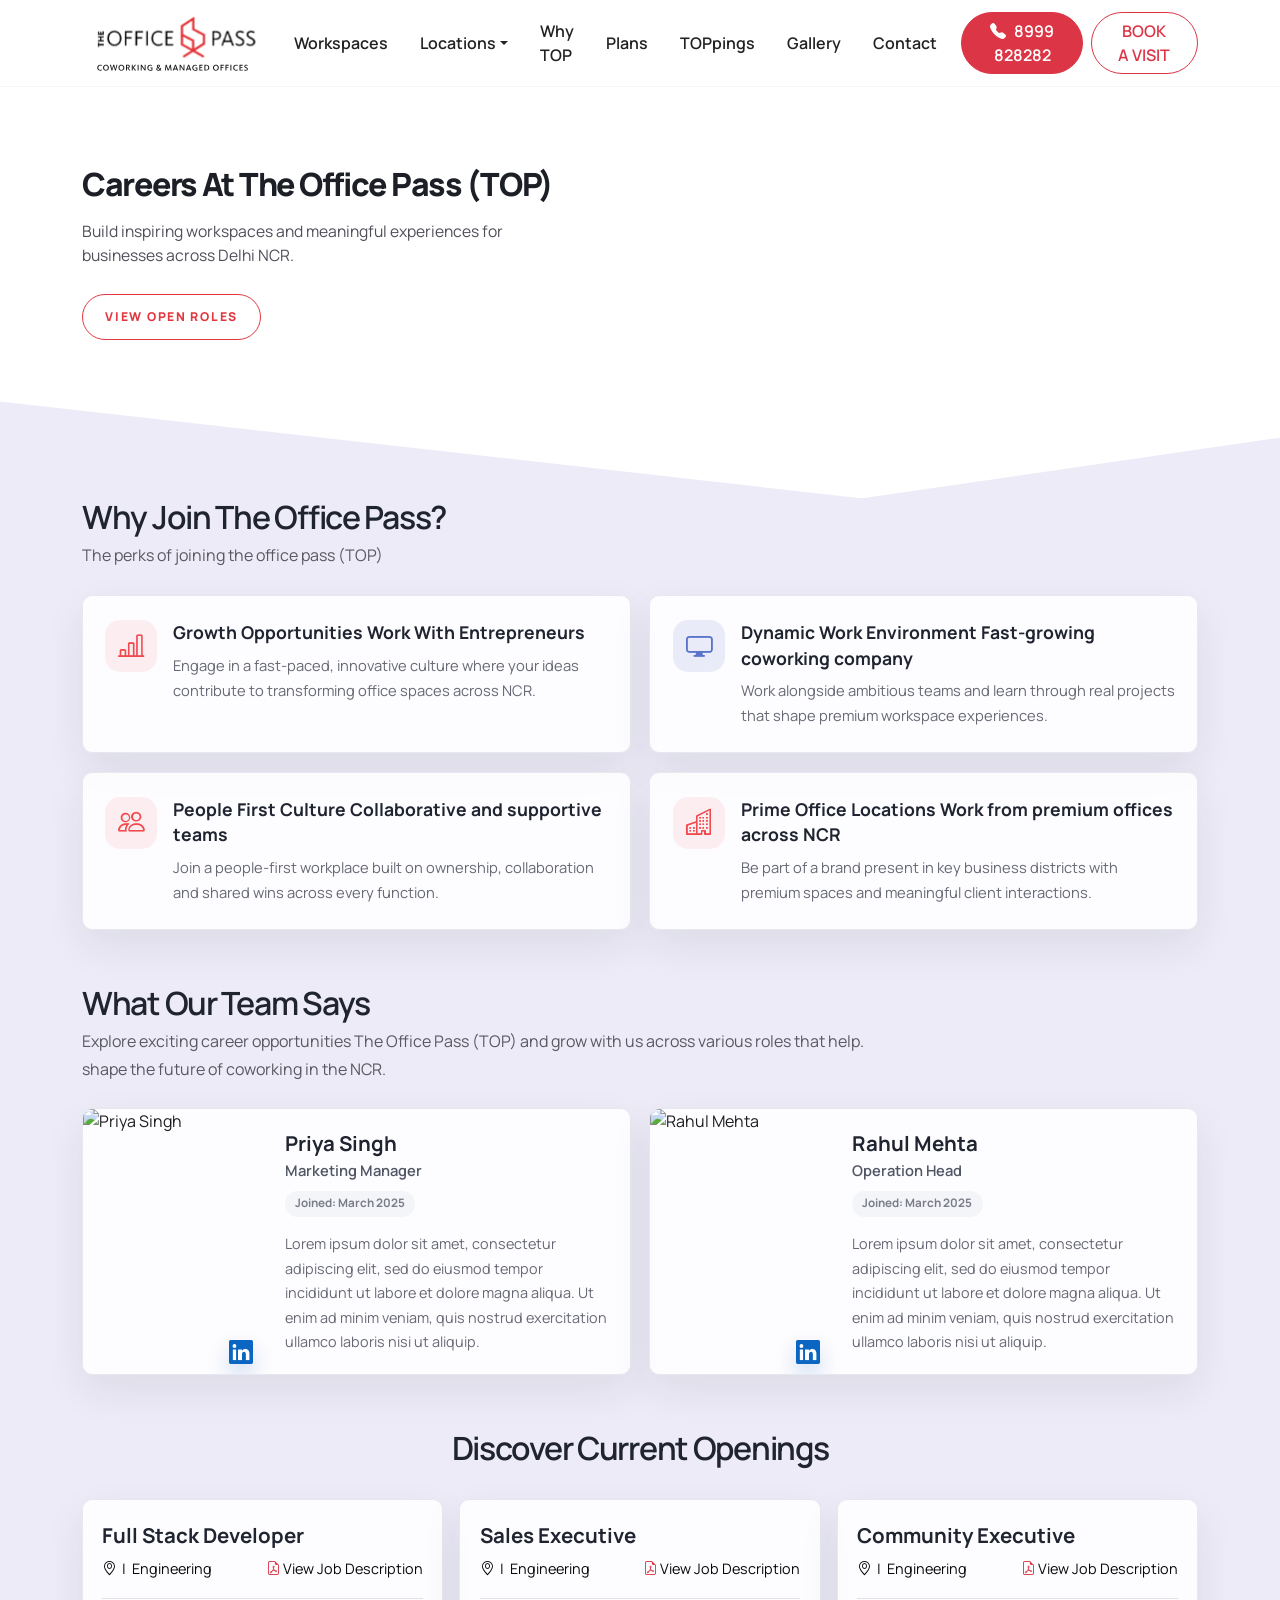
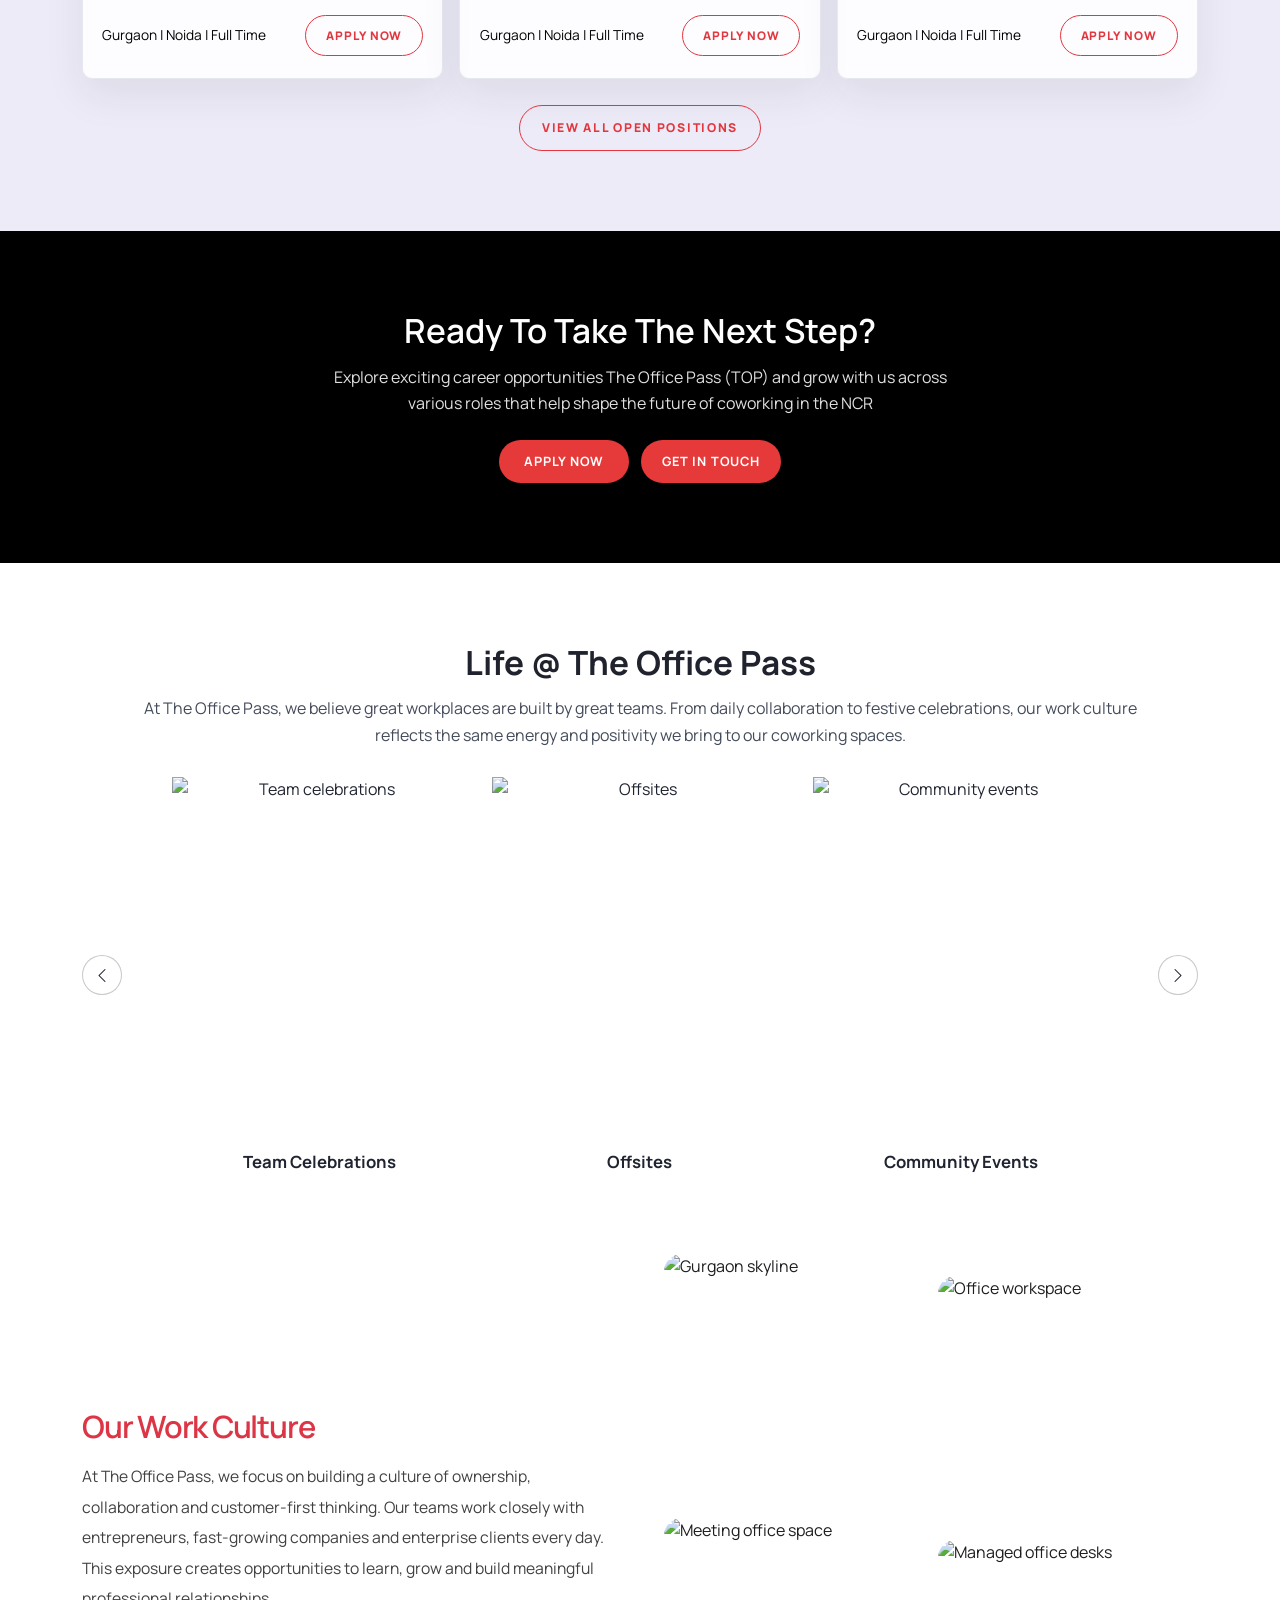
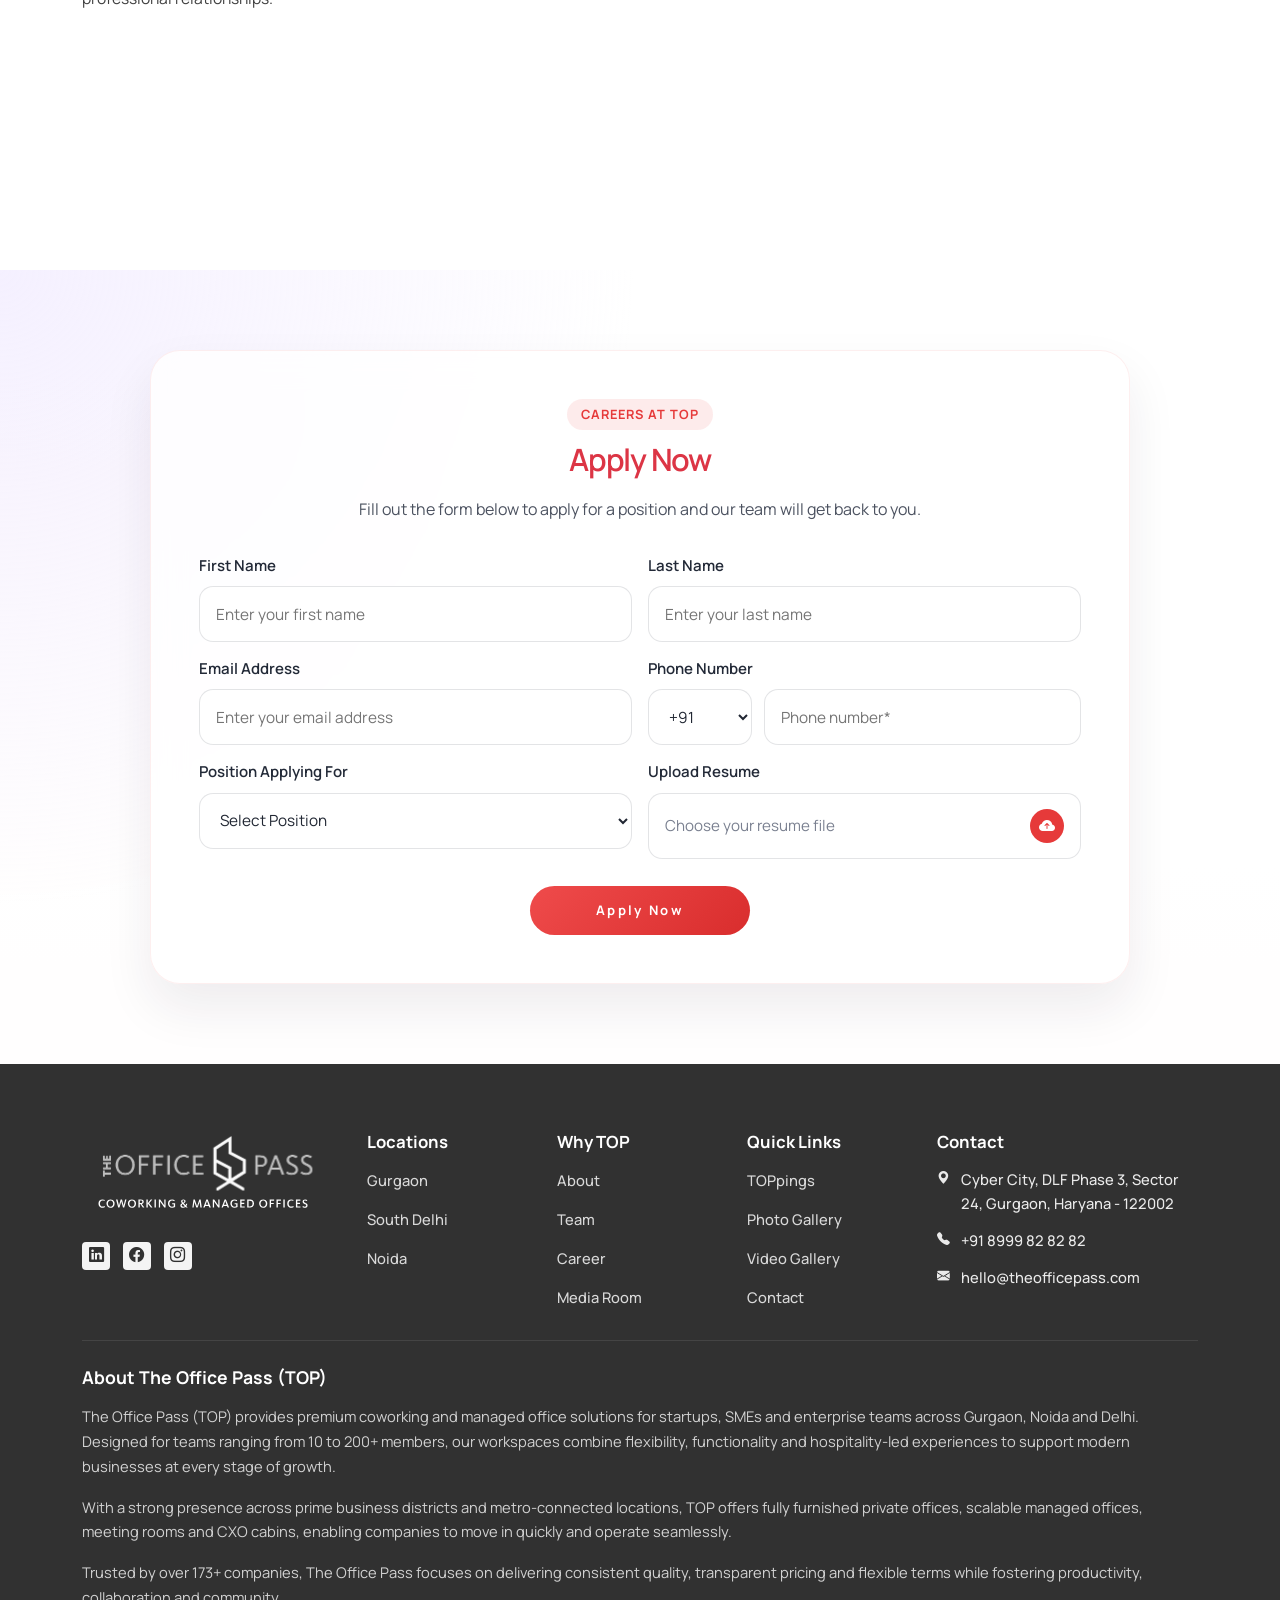
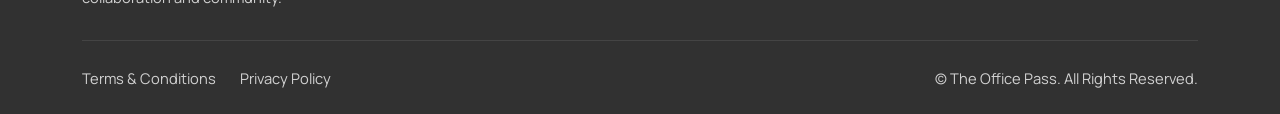
==== career.html @ ba920c14 ""update major changes" Co-authored-by: Copilot <copilot@github.com>" ====
<!doctype html>
<html lang="en">
  <head>
    <meta charset="UTF-8" />
    <meta name="viewport" content="width=device-width, initial-scale=1" />
    <title>The Office Pass - Career Page</title>
    <link
      href="https://cdn.jsdelivr.net/npm/bootstrap@5.3.3/dist/css/bootstrap.min.css"
      rel="stylesheet"
    />
    <link
      rel="stylesheet"
      href="https://cdn.jsdelivr.net/npm/bootstrap-icons@1.11.3/font/bootstrap-icons.min.css"
    />
    <link rel="preconnect" href="https://fonts.googleapis.com" />
    <link rel="preconnect" href="https://fonts.gstatic.com" crossorigin />
    <link
      href="https://fonts.googleapis.com/css2?family=Manrope:wght@400;500;600;700;800&display=swap"
      rel="stylesheet"
    />
    <link rel="stylesheet" href="./styles.css" />
    <link rel="stylesheet" href="./team.css" />
    <link rel="stylesheet" href="./career.css" />
  </head>
  <body>
    <div class="d-block d-md-none pb-1">
      <a class="d-flex justify-content-center" href="#">
        <img src="assets/logo.svg" alt="The Office Pass logo">
      </a>
    </div>
    <div class="mobile-menu-overlay" id="mobileMenu" aria-hidden="true">
      <div class="mobile-menu-shell">
        <a class="mobile-menu-brand" href="index.html">
          <img src="assets/logo.svg" alt="The Office Pass logo">
        </a>
        <nav class="mobile-menu-links" aria-label="Mobile menu">
          <a href="#workspaces" class="mobile-menu-card"><span>Workspaces</span><i class="bi bi-box-arrow-up-right"></i></a>
          <a href="#why-top" class="mobile-menu-card"><span>Why TOP</span><i class="bi bi-box-arrow-up-right"></i></a>
          <a href="#plans" class="mobile-menu-card"><span>Plans</span><i class="bi bi-box-arrow-up-right"></i></a>
          <a href="#toppings" class="mobile-menu-card"><span>TOPpings</span><i class="bi bi-box-arrow-up-right"></i></a>
          <a href="#gallery" class="mobile-menu-card"><span>Gallery</span><i class="bi bi-box-arrow-up-right"></i></a>
          <a href="#contact" class="mobile-menu-card"><span>Contact</span><i class="bi bi-box-arrow-up-right"></i></a>
        </nav>
        <div class="mobile-menu-cta">
          <a href="tel:8999828282" class="mobile-menu-phone"><i class="bi bi-telephone"></i><span>8999 828282</span></a>
          <a href="#contact" class="mobile-menu-visit">BOOK A VISIT</a>
        </div>
      </div>
    </div>

    <div class="mobile-menu-overlay mobile-location-overlay" id="mobileLocationMenu" aria-hidden="true">
      <div class="mobile-menu-shell">
        <a class="mobile-menu-brand" href="#">
          <img src="assets/logo.svg" alt="The Office Pass logo">
        </a>
        <div class="mobile-location-links" aria-label="Mobile locations menu">
          <section class="mobile-location-group">
            <div class="mobile-location-city">Gurgaon</div>
            <div class="mobile-location-items">
              <a href="#" class="mobile-location-item">Cyber City, DLF 3</a>
              <a href="#" class="mobile-location-item">Golf Course Road, Paras Downtown Center</a>
              <a href="#" class="mobile-location-item">Udyog Vihar, Sector 20</a>
            </div>
          </section>
          <section class="mobile-location-group">
            <div class="mobile-location-city">Delhi</div>
            <div class="mobile-location-items">
              <a href="#" class="mobile-location-item">Mathura Road, Mohan Cooperative</a>
            </div>
          </section>
          <section class="mobile-location-group">
            <div class="mobile-location-city">Noida</div>
            <div class="mobile-location-items">
              <a href="#" class="mobile-location-item">Sector 3, Near 16 Metro Station</a>
            </div>
          </section>
        </div>
        <div class="mobile-menu-cta">
          <a href="tel:8999828282" class="mobile-menu-phone">
            <i class="bi bi-telephone"></i>
            <span>8999 828282</span>
          </a>
          <a href="#contact" class="mobile-menu-visit">BOOK A VISIT</a>
        </div>
      </div>
    </div>

    <div class="mobile-menu-overlay mobile-booking-overlay" id="mobileBookingMenu" aria-hidden="true">
      <div class="mobile-menu-shell">
        <a class="mobile-menu-brand" href="#">
          <img src="assets/logo.svg" alt="The Office Pass logo">
        </a>
        <div class="mobile-booking-shell">
          <div class="mobile-booking-head">
            <h2>Book a Visit</h2>
            <p>Share your details and we will help you schedule a walkthrough.</p>
          </div>
          <form class="mobile-booking-form">
            <div class="mobile-booking-field">
              <label for="mobileVisitName">Full Name</label>
              <input id="mobileVisitName" type="text" placeholder="Enter your full name">
            </div>
            <div class="mobile-booking-field">
              <label for="mobileVisitEmail">Email ID</label>
              <input id="mobileVisitEmail" type="email" placeholder="Enter your email id">
            </div>
            <div class="mobile-booking-field">
              <label for="mobileVisitPhone">Mobile Number</label>
              <input id="mobileVisitPhone" type="tel" placeholder="Enter your mobile number">
            </div>
            <button type="submit" class="mobile-booking-submit">SUBMIT</button>
          </form>
        </div>
      </div>
    </div>

    <nav class="navbar navbar-expand-xl navbar-light top-navbar sticky-top bg-white">
      <div class="container">
        <a class="navbar-brand brand-mark" href="index.html">
          <img src="assets/logo.svg" alt="">
        </a>
        <button
          class="navbar-toggler border-0 shadow-none"
          type="button"
          data-bs-toggle="collapse"
          data-bs-target="#mainNav"
          aria-controls="mainNav"
          aria-expanded="false"
          aria-label="Toggle navigation"
        >
          <span class="navbar-toggler-icon"></span>
        </button>
        <div class="collapse navbar-collapse" id="mainNav">
          <ul class="navbar-nav mx-auto align-items-xl-center gap-xl-3">
            <li class="nav-item"><a class="nav-link" href="#workspaces">Workspaces</a></li>
            <li class="nav-item dropdown">
              <a class="nav-link dropdown-toggle" href="#city-locations" role="button" data-bs-toggle="dropdown" aria-expanded="false">Locations</a>
              <div class="dropdown-menu location-dropdown border-0 shadow-lg p-0 py-3 overflow-hidden">
                <div class="row g-0">
                  <div class="col-lg-3 location-city">Gurgaon</div>
                  <div class="col-lg-9">
                    <a class="dropdown-item active" href="#city-locations">Cyber City, DLF 3</a>
                    <a class="dropdown-item" href="#city-locations">Golf Course Road, Paras Downtown Center</a>
                    <a class="dropdown-item" href="#city-locations">Udyog Vihar, Sector 20</a>
                  </div>
                </div>
                <div class="row g-0">
                  <div class="col-lg-3 location-city">Delhi</div>
                  <div class="col-lg-9 border-top d-flex align-items-center"><a class="dropdown-item" href="index.html#locations">Mathura Road, Mohan Cooperative</a></div>
                </div>
                <div class="row g-0">
                  <div class="col-lg-3 location-city">Noida</div>
                  <div class="col-lg-9 border-top d-flex align-items-center"><a class="dropdown-item" href="index.html#locations">Sector 3, Near 16 Metro Station</a></div>
                </div>
              </div>
            </li>
            <li class="nav-item"><a class="nav-link" href="#why-top">Why TOP</a></li>
            <li class="nav-item"><a class="nav-link" href="#plans">Plans</a></li>
            <li class="nav-item"><a class="nav-link" href="#toppings">TOPpings</a></li>
            <li class="nav-item"><a class="nav-link" href="#gallery">Gallery</a></li>
            <li class="nav-item"><a class="nav-link" href="#contact">Contact</a></li>
          </ul>
          <div class="d-flex flex-column flex-xl-row gap-2 ms-xl-3 pt-3 pt-xl-0">
            <a href="tel:8999828282" class="btn btn-danger rounded-pill px-4 fw-semibold">
              <i class="bi bi-telephone-fill me-2"></i>8999 828282
            </a>
            <a href="#contact" class="btn btn-outline-danger rounded-pill px-4 fw-semibold">BOOK A VISIT</a>
          </div>
        </div>
      </div>
    </nav>

    <header class="career-hero">
      <div class="container">
        <div class="career-hero-shell">
          <div class="career-hero-copy">
            <h1>Careers At The Office Pass (TOP)</h1>
            <p>Build inspiring workspaces and meaningful experiences for businesses across Delhi NCR.</p>
            <a href="#contact" class="career-hero-cta">VIEW OPEN ROLES</a>
          </div>
        </div>
      </div>
    </header>

    <section class="career-highlights section-space pt-md-0">
      <div class="container">
        <div class="career-highlights-block">
          <div class="career-section-head">
            <h2>Why Join The Office Pass?</h2>
            <p>The perks of joining the office pass (TOP)</p>
          </div>
          <div class="career-benefits-grid">
            <article class="career-benefit-card">
              <div class="career-benefit-icon career-benefit-icon-red">
                <i class="bi bi-bar-chart-line"></i>
              </div>
              <div class="career-benefit-copy">
                <h3>Growth Opportunities Work With Entrepreneurs</h3>
                <p>Engage in a fast-paced, innovative culture where your ideas contribute to transforming office spaces across NCR.</p>
              </div>
            </article>
            <article class="career-benefit-card">
              <div class="career-benefit-icon career-benefit-icon-blue">
                <i class="bi bi-display"></i>
              </div>
              <div class="career-benefit-copy">
                <h3>Dynamic Work Environment Fast-growing coworking company</h3>
                <p>Work alongside ambitious teams and learn through real projects that shape premium workspace experiences.</p>
              </div>
            </article>
            <article class="career-benefit-card">
              <div class="career-benefit-icon career-benefit-icon-red">
                <i class="bi bi-people"></i>
              </div>
              <div class="career-benefit-copy">
                <h3>People First Culture Collaborative and supportive teams</h3>
                <p>Join a people-first workplace built on ownership, collaboration and shared wins across every function.</p>
              </div>
            </article>
            <article class="career-benefit-card">
              <div class="career-benefit-icon career-benefit-icon-red">
                <i class="bi bi-buildings"></i>
              </div>
              <div class="career-benefit-copy">
                <h3>Prime Office Locations Work from premium offices across NCR</h3>
                <p>Be part of a brand present in key business districts with premium spaces and meaningful client interactions.</p>
              </div>
            </article>
          </div>
        </div>

        <div class="career-highlights-block">
          <div class="career-section-head">
            <h2>What Our Team Says</h2>
            <p>Explore exciting career opportunities The Office Pass (TOP) and grow with us across various roles that help.<br> shape the future of coworking in the NCR.</p>
          </div>
          <div class="career-testimonials-grid">
            <article class="career-testimonial-card">
              <div class="career-testimonial-media">
                <img src="https://images.unsplash.com/photo-1494790108377-be9c29b29330?auto=format&fit=crop&w=900&q=80" alt="Priya Singh" />
                <a href="#" class="career-linkedin-badge" aria-label="Priya Singh LinkedIn"><i class="bi bi-linkedin"></i></a>
              </div>
              <div class="career-testimonial-copy">
                <h3>Priya Singh</h3>
                <span>Marketing Manager</span>
                <small>Joined: March 2025</small>
                <p>Lorem ipsum dolor sit amet, consectetur adipiscing elit, sed do eiusmod tempor incididunt ut labore et dolore magna aliqua. Ut enim ad minim veniam, quis nostrud exercitation ullamco laboris nisi ut aliquip.</p>
              </div>
            </article>
            <article class="career-testimonial-card">
              <div class="career-testimonial-media">
                <img src="https://images.unsplash.com/photo-1500648767791-00dcc994a43e?auto=format&fit=crop&w=900&q=80" alt="Rahul Mehta" />
                <a href="#" class="career-linkedin-badge" aria-label="Rahul Mehta LinkedIn"><i class="bi bi-linkedin"></i></a>
              </div>
              <div class="career-testimonial-copy">
                <h3>Rahul Mehta</h3>
                <span>Operation Head</span>
                <small>Joined: March 2025</small>
                <p>Lorem ipsum dolor sit amet, consectetur adipiscing elit, sed do eiusmod tempor incididunt ut labore et dolore magna aliqua. Ut enim ad minim veniam, quis nostrud exercitation ullamco laboris nisi ut aliquip.</p>
              </div>
            </article>
          </div>
        </div>

        <div class="career-highlights-block">
          <div class="career-section-head career-section-head-center">
            <h2>Discover Current Openings</h2>
          </div>
          <div class="career-openings-grid">
            <article class="career-opening-card">
              <h3>Full Stack Developer</h3>
              <div class="d-flex justify-content-between">
                <div class="career-opening-meta"><i class="bi bi-geo-alt"></i>|<span>Engineering</span></div>
                <div class="career-opening-meta"><a href="#"><i class="bi bi-file-earmark-pdf text-danger"></i><span> View Job Description</span></a></div>
              </div>
              <div class="career-opening-footer">
                <p>Gurgaon | Noida | Full Time</p>
                <a href="#contact" class="career-opening-btn">APPLY NOW</a>
              </div>
            </article>
            <article class="career-opening-card">
              <h3>Sales Executive</h3>
              <div class="d-flex justify-content-between">
                <div class="career-opening-meta"><i class="bi bi-geo-alt"></i>|<span>Engineering</span></div>
                <div class="career-opening-meta"><a href="#"><i class="bi bi-file-earmark-pdf text-danger"></i><span> View Job Description</span></a></div>
              </div>
              <div class="career-opening-footer">
                <p>Gurgaon | Noida | Full Time</p>
                <a href="#contact" class="career-opening-btn">APPLY NOW</a>
              </div>
            </article>
            <article class="career-opening-card">
              <h3>Community Executive</h3>
              <div class="d-flex justify-content-between">
                <div class="career-opening-meta"><i class="bi bi-geo-alt"></i>|<span>Engineering</span></div>
                <div class="career-opening-meta"><a href="#"><i class="bi bi-file-earmark-pdf text-danger"></i><span> View Job Description</span></a></div>
              </div>
              <div class="career-opening-footer">
                <p>Gurgaon | Noida | Full Time</p>
                <a href="#contact" class="career-opening-btn">APPLY NOW</a>
              </div>
            </article>
          </div>
          <div class="career-openings-action">
            <a href="#contact" class="career-hero-cta">VIEW ALL OPEN POSITIONS</a>
          </div>
        </div>
      </div>
    </section>

      
  
  
    <section class="team-cta-section section-space">
        <div class="team-cta-box">
          <h2>Ready To Take The Next Step?</h2>
          <p>Explore exciting career opportunities The Office Pass (TOP) and grow with us across various roles that help shape the future of coworking in the NCR</p>
          <div class="team-cta-actions">
            <a href="#contact" class="team-cta-btn team-cta-btn-primary">APPLY NOW</a>
            <a href="#contact" class="team-cta-btn team-cta-btn-primary">GET IN TOUCH</a>
          </div>
        </div>
    </section>

    <section class="team-life-section section-space">
      <div class="container">
        <div class="text-center team-life-head">
          <h2>Life @ The Office Pass</h2>
          <p>At The Office Pass, we believe great workplaces are built by great teams. From daily collaboration to festive celebrations, our work culture reflects the same energy and positivity we bring to our coworking spaces.</p>
        </div>
        <div class="life-carousel-wrap" data-life-carousel>
          <button class="life-arrow life-arrow-prev" type="button" aria-label="Previous slide">
            <i class="bi bi-chevron-left"></i>
          </button>
          <div class="life-carousel-viewport">
            <div class="life-carousel-track">
              <div class="life-slide life-slide-side">
                <div class="life-card life-card-side">
                  <img src="https://images.unsplash.com/photo-1517457373958-b7bdd4587205?auto=format&fit=crop&w=1200&q=80" alt="Team celebrations" />
                  <h3>Team Celebrations</h3>
                  <p>Celebrating milestones, wins and shared moments that keep the team spirit alive.</p>
                </div>
              </div>
              <div class="life-slide life-slide-center">
                <div class="life-card life-card-main">
                  <img src="https://images.unsplash.com/photo-1552664730-d307ca884978?auto=format&fit=crop&w=1200&q=80" alt="Offsites" />
                  <h3>Offsites</h3>
                  <p>Creating space to connect, reflect and collaborate beyond the everyday work routine.</p>
                </div>
              </div>
              <div class="life-slide life-slide-side">
                <div class="life-card life-card-side">
                  <img src="https://images.unsplash.com/photo-1511578314322-379afb476865?auto=format&fit=crop&w=1200&q=80" alt="Community events" />
                  <h3>Community Events</h3>
                  <p>Bringing people together through events that strengthen our culture and community.</p>
                </div>
              </div>
            </div>
          </div>
          <button class="life-arrow life-arrow-next" type="button" aria-label="Next slide">
            <i class="bi bi-chevron-right"></i>
          </button>
        </div>
      </div>
    </section>

    <section class="section-space pt-0 city-why-section">
      <div class="container">
        <div class="row align-items-center g-4 g-xl-5">
          <div class="col-lg-6">
            <div class="city-why-copy">
              <h2 class="section-title text-danger">Our Work Culture</h2>
              <p>At The Office Pass, we focus on building a culture of ownership, collaboration and customer-first thinking. Our teams work closely with entrepreneurs, fast-growing companies and enterprise clients every day. This exposure creates opportunities to learn, grow and build meaningful professional relationships.</p>
            </div>
          </div>
          <div class="col-lg-6">
            <div class="city-why-gallery">
              <div class="city-why-image city-why-image-wide">
                <img src="https://images.unsplash.com/photo-1519501025264-65ba15a82390?auto=format&fit=crop&w=900&q=80" alt="Gurgaon skyline" />
              </div>
              <div class="city-why-image">
                <img src="https://images.unsplash.com/photo-1497366216548-37526070297c?auto=format&fit=crop&w=900&q=80" alt="Office workspace" />
              </div>
              <div class="city-why-image">
                <img src="https://images.unsplash.com/photo-1497366754035-f200968a6e72?auto=format&fit=crop&w=900&q=80" alt="Meeting office space" />
              </div>
              <div class="city-why-image">
                <img src="https://images.unsplash.com/photo-1497215842964-222b430dc094?auto=format&fit=crop&w=900&q=80" alt="Managed office desks" />
              </div>
            </div>
          </div>
        </div>
      </div>
    </section>

    <section class="section-space team-apply-section">
      <div class="container">
        <div class="team-apply-shell">
          <div class="team-apply-head text-center">
            <span class="team-apply-kicker">Careers At TOP</span>
            <h2 class="section-title text-danger">Apply Now</h2>
            <p>Fill out the form below to apply for a position and our team will get back to you.</p>
          </div>

          <form class="team-apply-form">
            <div class="row g-3">
              <div class="col-md-6">
                <label class="team-apply-label" for="firstName">First Name</label>
                <input class="team-apply-control" id="firstName" type="text" placeholder="Enter your first name" />
              </div>
              <div class="col-md-6">
                <label class="team-apply-label" for="lastName">Last Name</label>
                <input class="team-apply-control" id="lastName" type="text" placeholder="Enter your last name" />
              </div>
              <div class="col-md-6">
                <label class="team-apply-label" for="emailAddress">Email Address</label>
                <input class="team-apply-control" id="emailAddress" type="email" placeholder="Enter your email address" />
              </div>
              <div class="col-md-6">
                <label class="team-apply-label" for="phoneNumber">Phone Number</label>
                <div class="team-apply-phone">
                  <select class="team-apply-code" aria-label="Country code">
                    <option selected>+91</option>
                    <option>+1</option>
                    <option>+44</option>
                  </select>
                  <input class="team-apply-control" id="phoneNumber" type="tel" placeholder="Phone number*" />
                </div>
              </div>
              <div class="col-md-6">
                <label class="team-apply-label" for="positionApplying">Position Applying For</label>
                <select class="team-apply-control" id="positionApplying">
                  <option selected>Select Position</option>
                  <option>Sales Manager</option>
                  <option>Marketing Manager</option>
                  <option>Operations Executive</option>
                  <option>Community Manager</option>
                </select>
              </div>
              <div class="col-md-6">
                <label class="team-apply-label" for="resumeUpload">Upload Resume</label>
                <label class="team-upload-card" for="resumeUpload">
                  <span class="team-upload-text">Choose your resume file</span>
                  <span class="team-upload-icon"><i class="bi bi-cloud-arrow-up-fill"></i></span>
                </label>
                <input id="resumeUpload" class="team-upload-input" type="file" />
              </div>
            </div>

            <div class="team-apply-actions text-center">
              <button class="team-apply-submit" type="submit">Apply Now</button>
            </div>
          </form>
        </div>
      </div>
    </section>


    <footer class="site-footer" id="contact">
      <div class="container">
        <div class="row footer-top">
          <div class="col-lg-3 mb-5 mb-md-0">
            <a class="footer-brand text-decoration-none" href="index.html"><img src="assets/white-logo.svg" alt=""></a>
            <div class="social-links mt-4"><a href="#"><i class="bi bi-linkedin"></i></a><a href="#"><i class="bi bi-facebook"></i></a><a href="#"><i class="bi bi-instagram"></i></a></div>
          </div>
          <div class="col-12 col-md-6 col-lg-2 mb-5 mb-md-0"><h3>Locations</h3><ul class="list-unstyled"><li><a href="#">Gurgaon</a></li><li><a href="#">South Delhi</a></li><li><a href="#">Noida</a></li></ul></div>
          <div class="col-12 col-md-6 col-lg-2 mb-5 mb-md-0"><h3>Why TOP</h3><ul class="list-unstyled"><li><a href="#">About</a></li><li><a href="#">Team</a></li><li><a href="#">Career</a></li><li><a href="#">Media Room</a></li></ul></div>
          <div class="col-12 col-md-6 col-lg-2 mb-5 mb-md-0"><h3>Quick Links</h3><ul class="list-unstyled"><li><a href="#">TOPpings</a></li><li><a href="#">Photo Gallery</a></li><li><a href="#">Video Gallery</a></li><li><a href="#">Contact</a></li></ul></div>
          <div class="col-12 col-md-6 col-lg-3"><h3>Contact</h3><ul class="list-unstyled contact-list"><li><i class="bi bi-geo-alt-fill"></i><span>Cyber City, DLF Phase 3, Sector 24, Gurgaon, Haryana - 122002</span></li><li><i class="bi bi-telephone-fill"></i><span>+91 8999 82 82 82</span></li><li><i class="bi bi-envelope-fill"></i><span>hello@theofficepass.com</span></li></ul></div>
        </div>
        <div class="footer-about">
          <h3>About The Office Pass (TOP)</h3>
          <p>The Office Pass (TOP) provides premium coworking and managed office solutions for startups, SMEs and enterprise teams across Gurgaon, Noida and Delhi. Designed for teams ranging from 10 to 200+ members, our workspaces combine flexibility, functionality and hospitality-led experiences to support modern businesses at every stage of growth.</p>
          <p>With a strong presence across prime business districts and metro-connected locations, TOP offers fully furnished private offices, scalable managed offices, meeting rooms and CXO cabins, enabling companies to move in quickly and operate seamlessly.</p>
          <p class="mb-0">Trusted by over 173+ companies, The Office Pass focuses on delivering consistent quality, transparent pricing and flexible terms while fostering productivity, collaboration and community.</p>
        </div>
        <div class="footer-bottom">
          <div class="d-flex flex-column flex-md-row justify-content-between gap-3">
            <div class="d-flex gap-4"><a href="#">Terms &amp; Conditions</a><a href="#">Privacy Policy</a></div>
            <span>&copy; The Office Pass. All Rights Reserved.</span>
          </div>
        </div>
      </div>
    </footer>

    <nav class="mobile-bottom-nav" aria-label="Bottom navigation">
      <a href="#" class="mobile-bottom-item is-active">
        <i class="bi bi-house-fill"></i>
        <span>Home</span>
      </a>
      <button type="button" class="mobile-bottom-item mobile-location-toggle" aria-controls="mobileLocationMenu" aria-expanded="false">
        <i class="bi bi-geo-alt-fill"></i>
        <span>Location</span>
      </button>
      <button type="button" class="mobile-bottom-item mobile-booking-toggle" aria-controls="mobileBookingMenu" aria-expanded="false">
        <i class="bi bi-calendar2-check-fill"></i>
        <span>Book a Visit</span>
      </button>
      <a href="https://wa.me/918999828282" class="mobile-bottom-item">
        <i class="bi bi-whatsapp"></i>
        <span>WhatsApp</span>
      </a>
      <button type="button" class="mobile-bottom-item mobile-menu-toggle" aria-controls="mobileMenu" aria-expanded="false">
        <i class="bi bi-list"></i>
        <span>Menu</span>
      </button>
    </nav>

    <script src="script.js"></script>
    <!-- Bootstrap JS: handles accordion, dropdown, collapse navbar, and other Bootstrap interactive components. -->
    <script src="https://cdn.jsdelivr.net/npm/bootstrap@5.3.3/dist/js/bootstrap.bundle.min.js"></script>
  </body>
</html>
---- styles.css ----
:root {
  --top-red: #e63a3a;
  --top-dark: #2f2f31;
  --top-text: #1d1d1f;
  --top-muted: #666;
  --top-black: #000;
  --top-border: rgba(0, 0, 0, 0.08);
  --top-shadow: 0 12px 34px rgba(16, 24, 40, 0.12);
  --bs-btn-hover-color: #fff;
  --bs-btn-hover-bg: #cf2f2f;
  --fs-display: clamp(2.7rem, 2vw, 2.2rem);
  --fs-h1: clamp(2.2rem, 3vw, 3.1rem);
  --fs-h2: clamp(1.9rem, 2.4vw, 2.5rem);
  --fs-h3: clamp(1.2rem, 1.8vw, 1.55rem);
  --fs-body-lg: 1.06rem;
  --fs-body: 1rem;
  --fs-body-sm: 0.92rem;
  --fs-caption: 0.8rem;
}

* { box-sizing: border-box; }
html { scroll-behavior: smooth; }
body { margin: 0; font-family: "Manrope", sans-serif; color: var(--top-text); background: #fff; }
img { max-width: 100%; display: block; }
body.menu-open { overflow: hidden; }
body.lightbox-open { overflow: hidden; }

.mobile-menu-overlay,
.mobile-bottom-nav {
  display: none;
}

.top-navbar { border-bottom: 1px solid rgba(0, 0, 0, 0.04); }
.brand-mark, .footer-brand { display: inline-flex; flex-direction: column; line-height: 1; }
.brand-word { font-size: 0.65rem; letter-spacing: 0.18em; color: #111; }
.brand-main, .brand-accent { font-size: 1.7rem; font-weight: 600; letter-spacing: -0.04em; color: #111; }
.brand-accent { color: var(--top-red); }
.brand-tag { margin-top: 0.3rem; font-size: 0.58rem; letter-spacing: 0.12em; color: #666; }
.navbar .nav-link { font-size: 1rem; font-weight: 600; color: #222; }
.navbar .nav-link:hover, .navbar .nav-link:focus { color: var(--top-red); }

.location-dropdown { min-width: 720px; border-radius: 12px; }
.location-city { padding: 1.25rem 1.5rem; font-weight: 700; color: #222; }
.location-dropdown .dropdown-item { padding: 0.5rem 1.5rem 0.5rem 0; white-space: normal; }
.location-dropdown .dropdown-item.active { background: transparent; color: var(--top-red); text-decoration: underline; }
.location-dropdown .dropdown-item:hover,
.location-dropdown .dropdown-item:focus {
  color: var(--top-red);
  background-color: transparent;
}

.location-dropdown .dropdown-item.active,
.location-dropdown .dropdown-item:active {
  color: var(--top-red);
  background-color: transparent;
}

@media (min-width: 1200px) {
  .navbar .dropdown:hover .dropdown-menu,
  .navbar .dropdown:focus-within .dropdown-menu {
    display: block;
    margin-top: 0;
  }
}

.hero-section {
  position: relative;
  min-height: 78vh;
  display: flex;
  align-items: center;
  overflow: hidden;
  background: #111;
}

.hero-backdrop,
.hero-overlay {
  position: absolute;
  inset: 0;
}

.hero-backdrop {
  background:
    linear-gradient(90deg, rgba(0, 0, 0, 0.18), rgba(0, 0, 0, 0.08)),
    url("https://images.unsplash.com/photo-1497366754035-f200968a6e72?auto=format&fit=crop&w=1600&q=80") center/cover no-repeat;
  transform: scale(1.03);
}

.hero-overlay {
  background: linear-gradient(180deg, rgba(0, 0, 0, 0.02) 0%, rgba(0, 0, 0, 0.6) 100%);
}

.hero-copy { position: relative; z-index: 2; padding-top: 15rem; }
.hero-copy h1 {
  margin-bottom: 1rem;
  color: #fff;
  font-size: var(--fs-display);
  font-weight: 700;
  line-height: 1.08;
  letter-spacing: -0.04em;
}
.hero-copy p {
  margin-bottom: 1.5rem;
  color: rgba(255, 255, 255, 0.88);
  font-size: clamp(1.02rem, 1.3vw, 1.3rem);
  font-weight: 500;
  line-height: 1.5;
}
.scroll-cue { color: #fff; font-size: 2rem; }


.whatsapp-float {
  position: fixed;
  right: 1.5rem;
  bottom: 1.5rem;
  z-index: 10;
  display: grid;
  place-items: center;
  width: 50px;
  height: 50px;
  border-radius: 20%;
  background: #25d366;
  color: #fff;
  font-size: 2rem;
  box-shadow: 0 18px 32px rgba(0, 0, 0, 0.22);
}

.section-space { padding: 5rem 0; }
.section-title { margin: 0; font-size: var(--fs-h2); font-weight: 600; line-height: 1.12; letter-spacing: -0.04em; margin-bottom: 20px;}
.section-copy, .section-intro p, .section-head p, .section-head-light p, .key-numbers p {
  font-size: var(--fs-body-lg);
  line-height: 1.62;
  color: #2d2d2d;
}
.section-head, .section-head-light { max-width: 1000px; margin: 0 auto 3.5rem; }
.section-head-light p { color: rgba(255, 255, 255, 0.82); }


.city-section-head {
  margin-bottom: 4.25rem !important;
}

.city-section .section-title {
  font-size: var(--fs-h2);
  font-weight: 700;
  letter-spacing: -0.03em;
}

.city-section .section-copy {
  max-width: 490px;
  margin-left: auto;
  font-size: var(--fs-body);
  line-height: 1.5;
  font-weight: 500;
}

.city-grid {
  align-items: center;
}

.city-card {
  position: relative;
  min-height: 350px;
  border-radius: 10px;
  box-shadow: 0 8px 18px rgba(0, 0, 0, 0.14);
  background-size: cover;
  background-position: center;
}

.city-card::after {
  content: "";
  position: absolute;
  inset: 0;
  border-radius: 10px;
  background: linear-gradient(180deg, rgba(0, 0, 0, 0.02), rgba(0, 0, 0, 0.22));
}

.city-delhi {
  background-image:
    linear-gradient(rgba(255, 201, 133, 0.18), rgba(255, 201, 133, 0.18)),
    url("https://images.unsplash.com/photo-1587474260584-136574528ed5?auto=format&fit=crop&w=900&q=80");
  background-position: center 62%;
}

.city-gurgaon {
  background-image:
    linear-gradient(rgba(98, 177, 255, 0.12), rgba(98, 177, 255, 0.12)),
    url("https://images.unsplash.com/photo-1519501025264-65ba15a82390?auto=format&fit=crop&w=1200&q=80");
  background-position: center 58%;
  min-height: 420px;   /* taller than others */
  transform: scale(1.03);
  z-index: 2;
}

.city-noida {
  background-image:
    linear-gradient(rgba(121, 196, 104, 0.12), rgba(121, 196, 104, 0.12)),
    url("https://images.unsplash.com/photo-1500530855697-b586d89ba3ee?auto=format&fit=crop&w=900&q=80");
  background-position: center 62%;
}

.city-card-badge {
  position: absolute;
  top: -1rem;
  left: 0;
  z-index: 1;
  min-width: 250px;
  padding: 0.65rem 0.85rem 0.45rem;
  border: 1px solid rgba(0, 0, 0, 0.12);
  border-radius: 6px;
  background: rgba(255, 255, 255, 0.98);
  box-shadow: 0 3px 10px rgba(0, 0, 0, 0.1);
}

.city-card-badge h3 {
  margin: 0 0 0.1rem;
  font-size: 0.95rem;
  font-weight: 700;
  line-height: 1.15;
}

.city-card-badge span {
  color: var(--top-red);
  font-size: 0.73rem;
  font-weight: 500;
  line-height: 1;
}

.patterned-section {
  background:url(assets/pattern-bg.png);
  background-size: contain;
}

.featured-row {
  min-height: 300px;
}

.featured-section .section-intro {
  max-width: 250px;
}

.featured-section .section-title {
  font-size: var(--fs-h2);
  font-weight: 700;
  line-height: 1.1;
}

.featured-section .section-intro p {
  margin-bottom: 1.1rem;
  font-size: var(--fs-body);
  line-height: 1.55;
  font-weight: 500;
}

.featured-view-all {
  font-size: var(--fs-body-sm);
  font-weight: 500;
}

.featured-carousel-wrap {
  position: relative;
  padding: 0 2.7rem;
  box-shadow: none;
}

.featured-carousel-viewport {
  overflow: hidden;
  padding: 0 0.2rem;
  cursor: grab;
  user-select: none;
  box-shadow: none;
}

.featured-carousel-track {
  display: flex;
  transition: transform 0.35s ease;
  will-change: transform;
}

.featured-slide {
  flex: 0 0 50%;
  min-width: 50%;
  padding: 0 0.6rem;
}

.featured-carousel-viewport.is-dragging {
  cursor: grabbing;
}

.featured-carousel-viewport.is-dragging .featured-carousel-track {
  transition: none;
}

.featured-arrow {
  position: absolute;
  top: 50%;
  z-index: 2;
  display: inline-flex;
  align-items: center;
  justify-content: center;
  width: 32px;
  height: 32px;
  border: 1px solid rgba(230, 58, 58, 0.55);
  border-radius: 50%;
  background: #fff;
  color: var(--top-red);
  transform: translateY(-50%);
  box-shadow: none;
  transition: opacity 0.2s ease, background-color 0.2s ease;
}

.featured-arrow:disabled {
  opacity: 0.4;
  pointer-events: none;
}

.featured-arrow-prev {
  left: -0.35rem;
}

.featured-arrow-next {
  right: -0.35rem;
}

.featured-office-card {
  border-radius: 12px;
  box-shadow: none;
  border: 1px solid rgba(0, 0, 0, 0.1);
}

.featured-office-card img {
  height: 160px;
  border-radius: 12px 12px 0 0;
  pointer-events: none;
}

.featured-office-card .office-card-body {
  padding: 0.85rem 0 0 0;
}

.featured-office-card h3 {
  margin-bottom: 0.35rem;
  font-size: 1.1rem;
  font-weight: 700;
  line-height: 1.3;
  letter-spacing: -0.02em;
}

.featured-office-card p {
  font-size: var(--fs-body-sm);
  color: #000;
  font-weight: 500;
  line-height: 1.45;
}

.featured-office-card .price-tag {
  font-size: 1.6rem;
  line-height: 1;
}

.featured-office-card .price-tag span {
  font-size: 0.78rem;
  font-weight: 500;
  color: var(--top-red);
}

.featured-office-card .btn {
  padding: 0.50rem 0.9rem;
  font-size: var(--fs-caption);
  line-height: 1.2;
  font-weight: 600;
}

.office-card,
.blog-card {
  height: 100%;
  overflow: hidden;
  border: 1px solid var(--top-border);
  border-radius: 12px;
  background: #fff;
  box-shadow: var(--top-shadow);
}

.office-card.featured-office-card {
  box-shadow: none;
}

.office-card img,
.blog-card img {
  width: 100%;
  height: 260px;
  object-fit: cover;
  border-radius: 12px;
}

.office-card-body,
.blog-card-body { padding: 1.4rem 1rem 1.5rem; }

.office-card h3,
.blog-card h3 {
  margin: 0 0 0.6rem;
  font-size: var(--fs-h3);
  font-weight: 600;
  line-height: 1.28;
  letter-spacing: -0.03em;
}

.office-card p { color: var(--top-black); }
.price-tag { font-size: 2rem; font-weight: 700; color: var(--top-red); }
.price-tag span { font-size: 0.95rem; font-weight: 600; color: var(--top-muted); }

.features-section,
.life-section {
  position: relative;
  padding: 5rem 0;
  background:
    linear-gradient(rgba(24, 24, 24, 0.48), rgba(24, 24, 24, 0.72)),
    url("https://images.unsplash.com/photo-1497366216548-37526070297c?auto=format&fit=crop&w=1600&q=80") center/cover no-repeat;
}

.feature-box {
  height: 100%;
  padding: 2rem 1rem 1.5rem;
  border: 1px solid rgba(255, 255, 255, 0.24);
  border-radius: 20px;
  background: rgba(255, 255, 255, 0.16);
  backdrop-filter: blur(4px);
  text-align: center;
  color: #fff;
  transition: transform 0.28s ease, background-color 0.28s ease, border-color 0.28s ease, box-shadow 0.28s ease;
}

.feature-box:hover {
  transform: translateY(-8px);
  background: rgba(255, 255, 255, 0.22);
  border-color: rgba(255, 255, 255, 0.42);
  box-shadow: 0 18px 34px rgba(0, 0, 0, 0.18);
}

.feature-box i { display: inline-block; margin-bottom: 1rem; font-size: 2.7rem; transition: transform 0.28s ease, color 0.28s ease; }
.feature-box h3 { margin: 0 0 0.4rem; font-size: 1.18rem; font-weight: 700; line-height: 1.3; transition: color 0.28s ease; }
.feature-box p { margin: 0; font-size: var(--fs-body-sm); line-height: 1.45; color: rgba(255, 255, 255, 0.82); }

.feature-box:hover i {
  transform: scale(1.08);
  color: #fff;
}

.feature-box:hover h3 {
  color: #fff;
}

.gallery-head {
  max-width: 900px;
  margin-bottom: 2.4rem;
}

.gallery-section .section-title {
  font-size: var(--fs-h2);
  font-weight: 700;
}

.gallery-section .section-head p {
  margin: 0.85rem auto 0;
  font-size: var(--fs-body);
  line-height: 1.55;
  font-weight: 500;
}

.gallery-grid {
  display: grid;
  grid-template-columns: repeat(auto-fit, minmax(300px, 1fr));
  gap: 0.45rem;
}

.gallery-tile {
  position: relative;
  overflow: hidden;
  aspect-ratio: 1 / 1;
  padding: 0;
  border: 0;
  border-radius: 14px;
  background: #e9e9e9;
  box-shadow: 0 10px 28px rgba(15, 23, 42, 0.1);
  cursor: pointer;
}

.gallery-tile img {
  width: 100%;
  height: 100%;
  object-fit: cover;
  object-position: center;
}

.gallery-lightbox {
  position: fixed;
  inset: 0;
  z-index: 1400;
  display: flex;
  align-items: center;
  justify-content: center;
  padding: 1.25rem;
  background: rgba(10, 10, 12, 0.82);
  opacity: 0;
  visibility: hidden;
  pointer-events: none;
  transition: opacity 0.25s ease, visibility 0.25s ease;
}

.gallery-lightbox.is-open {
  opacity: 1;
  visibility: visible;
  pointer-events: auto;
}

.gallery-lightbox-dialog {
  max-width: min(92vw, 1080px);
  max-height: 88vh;
}

.gallery-lightbox-image {
  max-width: 100%;
  max-height: 88vh;
  border-radius: 18px;
  box-shadow: 0 24px 80px rgba(0, 0, 0, 0.4);
}

.gallery-lightbox-close {
  position: absolute;
  top: 1rem;
  right: 1rem;
  z-index: 1;
  display: inline-flex;
  align-items: center;
  justify-content: center;
  width: 44px;
  height: 44px;
  border: 0;
  border-radius: 50%;
  background: rgba(255, 255, 255, 0.14);
  color: #fff;
  backdrop-filter: blur(8px);
}

.gallery-section-masonry .gallery-head {
  max-width: 760px;
  margin: 0 auto 2.2rem;
}

.gallery-section-masonry .gallery-grid {
  display: grid;
  grid-template-columns: repeat(4, minmax(0, 1fr));
  gap: 1rem;
}

.gallery-section-masonry .gallery-tile {
  position: relative;
  width: 100%;
  min-height: 240px;
  padding: 0;
  border: 0;
  overflow: hidden;
  border-radius: 28px;
  background: linear-gradient(180deg, #eef2f7, #e6ebf1);
  box-shadow: 0 22px 40px rgba(16, 24, 40, 0.1);
  isolation: isolate;
  transition: transform 0.28s ease, box-shadow 0.28s ease;
}

.gallery-section-masonry .gallery-tile:hover {
  transform: translateY(-6px);
  box-shadow: 0 28px 52px rgba(16, 24, 40, 0.16);
}

.gallery-section-masonry .gallery-tile:nth-child(1),
.gallery-section-masonry .gallery-tile:nth-child(4),
.gallery-section-masonry .gallery-tile:nth-child(6),
.gallery-section-masonry .gallery-tile:nth-child(7) {
  min-height: 320px;
}

.gallery-section-masonry .gallery-tile img {
  width: 100%;
  height: 100%;
  object-fit: cover;
  transform: scale(1.01);
}

.gallery-section-masonry .gallery-tile::after {
  content: "";
  position: absolute;
  inset: 0;
  background: linear-gradient(180deg, rgba(8, 10, 16, 0.02), rgba(8, 10, 16, 0.52));
  z-index: 1;
}

.gallery-chip {
  position: absolute;
  left: 1rem;
  bottom: 1rem;
  z-index: 2;
  display: inline-flex;
  align-items: center;
  gap: 0.45rem;
  padding: 0.55rem 0.85rem;
  border: 1px solid rgba(255, 255, 255, 0.22);
  border-radius: 999px;
  background: rgba(255, 255, 255, 0.14);
  backdrop-filter: blur(16px);
  color: #fff;
  font-size: 0.82rem;
  font-weight: 700;
  letter-spacing: 0.04em;
}

.gallery-chip i {
  font-size: 0.95rem;
}

.gallery-lightbox.gallery-lightbox-modern {
  padding: 1.5rem;
  background:
    radial-gradient(circle at top, rgba(245, 78, 78, 0.16), transparent 30%),
    rgba(8, 10, 15, 0.9);
  backdrop-filter: blur(14px);
}

.gallery-lightbox-modern .gallery-lightbox-dialog {
  width: min(92vw, 1120px);
  max-width: 1120px;
}

.gallery-lightbox-frame {
  overflow: hidden;
  border: 1px solid rgba(255, 255, 255, 0.12);
  border-radius: 32px;
  background: linear-gradient(180deg, rgba(20, 23, 31, 0.96), rgba(10, 12, 18, 0.98));
  box-shadow: 0 32px 80px rgba(0, 0, 0, 0.42);
}

.gallery-lightbox-image-wrap {
  padding: 1rem 1rem 0;
}

.gallery-lightbox-modern .gallery-lightbox-image {
  width: 100%;
  max-height: 72vh;
  border-radius: 24px;
  object-fit: cover;
  box-shadow: none;
}

.gallery-lightbox-meta {
  display: flex;
  align-items: center;
  justify-content: space-between;
  gap: 1rem;
  padding: 1rem 1.1rem 1.1rem;
}

.gallery-lightbox-copy {
  min-width: 0;
}

.gallery-lightbox-kicker {
  display: inline-block;
  margin-bottom: 0.35rem;
  color: rgba(255, 255, 255, 0.62);
  font-size: 0.72rem;
  font-weight: 700;
  letter-spacing: 0.16em;
  text-transform: uppercase;
}

.gallery-lightbox-title {
  margin: 0;
  color: #fff;
  font-size: 1rem;
  font-weight: 600;
  line-height: 1.45;
}

.gallery-lightbox-modern .gallery-lightbox-close {
  top: 1.8rem;
  right: 1.8rem;
  width: 48px;
  height: 48px;
  background: rgba(255, 255, 255, 0.12);
  border: 1px solid rgba(255, 255, 255, 0.14);
  backdrop-filter: blur(14px);
}

.stats-grid { display: grid; grid-template-columns: repeat(2, minmax(180px, 1fr)); gap: 1.5rem; }
.stat-box { padding: 2rem; border-radius: 22px; background: rgba(255, 255, 255, 0.96); box-shadow: var(--top-shadow); }
.stat-box strong { display: block; color: var(--top-red); font-size: clamp(2.2rem, 4vw, 4rem); font-weight: 700; line-height: 1; }
.stat-box span { display: block; margin-top: 0.6rem; font-size: 1.02rem; font-weight: 600; line-height: 1.35; }

.life-section {
  background:
    linear-gradient(rgba(24, 24, 24, 0.52), rgba(24, 24, 24, 0.72)),
    url("https://images.unsplash.com/photo-1497366811353-6870744d04b2?auto=format&fit=crop&w=1600&q=80") center/cover no-repeat;
}

.life-side-card,
.life-main-card { text-align: center; color: #fff; }

.life-side-card img,
.life-main-card img {
  margin: 0 auto 1rem;
  border: 4px solid rgba(255, 255, 255, 0.6);
  box-shadow: var(--top-shadow);
  object-fit: cover;
}

.life-side-card img { width: 190px; height: 190px; border-radius: 36px; }
.life-main-card img { width: 300px; height: 300px; border-radius: 42px; }
.life-side-card h3, .life-main-card h3 { margin: 0; font-size: 1.6rem; font-weight: 700; line-height: 1.2; }
.life-main-card p { max-width: 620px; margin: 1rem auto 0; color: rgba(255, 255, 255, 0.85); font-size: var(--fs-body); line-height: 1.6; }

.life-carousel-wrap {
  position: relative;
  padding: 1rem 3.2rem 0;
}

.life-carousel-viewport {
  overflow: hidden;
}

.life-carousel-track {
  display: flex;
  align-items: center;
  transition: transform 0.35s ease;
}

.life-slide {
  flex: 0 0 33.3333%;
  min-width: 33.3333%;
  padding: 0 0.8rem;
}

.life-card {
  text-align: center;
  color: #fff;
}

.life-card img {
  margin: 0 auto 1rem;
  object-fit: cover;
}

.life-card-side {
  opacity: 0.78;
}

.life-card-side img {
  width: 220px;
  height: 220px;
  border-radius: 34px;
  border: 4px solid rgba(255, 255, 255, 0.58);
}

.life-card-side h3 {
  max-width: 220px;
  margin: 0 auto;
  font-size: 1rem;
  line-height: 1.3;
  font-weight: 600;
  color: rgba(255, 255, 255, 0.88);
}

.life-card-main img {
  width: 300px;
  height: 300px;
  border-radius: 42px;
  border: 4px solid rgba(255, 255, 255, 0.7);
}

.life-card-main h3 {
  margin: 0 0 0.55rem;
  font-size: 1.28rem;
  font-weight: 700;
  line-height: 1.25;
}

.life-card-main p {
  max-width: 400px;
  margin: 0 auto;
  font-size: var(--fs-body-sm);
  line-height: 1.55;
  color: rgba(255, 255, 255, 0.88);
}

.life-arrow {
  position: absolute;
  top: 50%;
  z-index: 2;
  display: inline-flex;
  align-items: center;
  justify-content: center;
  width: 38px;
  height: 38px;
  border: 1px solid rgba(255, 255, 255, 0.65);
  border-radius: 50%;
  background: rgba(255, 255, 255, 0.16);
  color: #fff;
  transform: translateY(-50%);
}

.life-arrow-prev {
  left: 0;
}

.life-arrow-next {
  right: 0;
}

.blog-card-body { display: flex; align-items: flex-end; justify-content: space-between; gap: 1rem; }
.blog-card h3 { margin-bottom: 0; font-size: 1.45rem; line-height: 1.32; }
.icon-link {
  flex-shrink: 0;
  display: inline-grid;
  place-items: center;
  width: 42px;
  height: 42px;
  border-radius: 50%;
  background: #ffe8e8;
  color: var(--top-red);
  font-size: 1.1rem;
}

.toppings-section .section-title {
  font-size: var(--fs-h2);
  font-weight: 600;
  letter-spacing: -0.03em;
}

.toppings-section .section-head p {
  margin: 0.9rem auto 0;
  font-size: var(--fs-body);
  line-height: 1.55;
  font-weight: 500;
}

.toppings-section .section-title i {
  color: var(--top-red);
  font-size: 0.9em;
  vertical-align: 0.02em;
}

.toppings-section .blog-card h3 {
  font-size: 1.28rem;
  line-height: 1.38;
  font-weight: 600;
  letter-spacing: -0.01em;
}

.toppings-section .icon-link {
  width: 35px;
  height: 35px;
  background: #ef4b4f;
  color: #fff;
  font-size: 0.62rem;
  box-shadow: none;
}

.faq-section .section-title {
  font-size: var(--fs-h2);
  font-weight: 600;
  letter-spacing: -0.03em;
}

.faq-section .accordion-item {
  margin-bottom: 1rem;
  border: 0;
  border-radius: 12px;
  overflow: hidden;
  box-shadow: 0 6px 18px rgba(15, 23, 42, 0.08);
}

.faq-section .section-title i {
  color: var(--top-red);
  font-size: 1em;
  font-weight: 800;
}

.faq-section .accordion-button {
  position: relative;
  background: #fff;
  font-size: 1rem;
  font-weight: 600;
  line-height: 1.45;
  color: #222;
  box-shadow: none;
  padding-right: 3rem;
}

.faq-section .accordion-button::after {
  content: "+";
  background-image: none;
  width: auto;
  height: auto;
  margin-left: auto;
  font-size: 1.15rem;
  font-weight: 700;
  color: #111;
  transform: none;
}

.faq-section .accordion-button:not(.collapsed) {
  color: var(--top-red);
  background: #fff8f8;
}

.faq-section .accordion-button:not(.collapsed)::after {
  content: "-";
  background-image: none;
  transform: none;
}

.site-footer { padding: 4.2rem 0 1.45rem; background: #313131; color: rgba(255, 255, 255, 0.9); }
.site-footer h3 { margin-bottom: 0.95rem; font-size: 1.05rem; font-weight: 700; line-height: 1.3; color: #fff; }
.site-footer a { color: rgba(255, 255, 255, 0.82); text-decoration: none; }
.site-footer a:hover { color: #fff; }
.site-footer ul { margin: 0; padding: 0; }
.site-footer li { margin-bottom: 0.9rem; line-height: 1.52; }
.site-footer li:last-child { margin-bottom: 0; }
.site-footer ul a,
.contact-list span {
  font-size: var(--fs-body-sm);
  font-weight: 500;
  line-height: 1.6;
}

.footer-top {
  align-items: start;
}

.footer-brand img {
  max-width: 250px;
}

.social-links { display: flex; gap: 0.8rem; }
.social-links a {
  display: grid;
  place-items: center;
  width: 28px;
  height: 28px;
  border-radius: 4px;
  background: rgba(255, 255, 255, 0.95);
  color: #313131;
  font-size: 0.95rem;
}

.contact-list li {
  display: flex;
  align-items: flex-start;
  gap: 0.7rem;
  margin-bottom: 0.85rem;
}

.contact-list i {
  font-size: 0.8rem;
  line-height: 1.4;
  margin-top: 0.1rem;
}

.footer-about, .footer-bottom { margin-top: 1.9rem; padding-top: 1.55rem; border-top: 1px solid rgba(255, 255, 255, 0.09); }
.footer-about h3 {
  margin-bottom: 1rem;
  font-size: 1.1rem;
}

.footer-about p, .footer-bottom span, .footer-bottom a {
  color: rgba(255, 255, 255, 0.78);
  font-size: var(--fs-body-sm);
  line-height: 1.68;
}

/* City Page CSS Starting From Here */


.city-hero {
  position: relative;
  min-height: 50vh;
  display: flex;
  align-items: end;
  overflow: hidden;
  background:
    url("https://images.unsplash.com/photo-1519501025264-65ba15a82390?auto=format&fit=crop&w=1800&q=80") center/cover no-repeat;
}

.city-hero-overlay {
  position: absolute;
  inset: 0;
  background: linear-gradient(180deg, rgba(0, 0, 0, 0.05) 0%, rgba(0, 0, 0, 0.52) 58%, rgba(0, 0, 0, 0.18) 100%);
}

.city-hero-copy {
  padding-top: 6rem;
  padding-bottom: 3rem;
}

.city-hero-title {
  margin: 0 auto 1rem;
  color: #fff;
  font-size: clamp(2.7rem, 2vw, 2.1rem);
  font-weight: 800;
  line-height: 1.12;
  letter-spacing: -0.04em;
  text-wrap: balance;
}

.city-hero-subtitle {
  margin: 0 auto;
  color: rgba(255, 255, 255, 0.92);
  font-size: clamp(1.15rem, 1.8vw, 1.6rem);
  font-weight: 500;
  line-height: 1.45;
}

.city-listing-head {
  margin-bottom: 2rem;
}

.city-listing-copy {
  max-width: 620px;
  margin-left: auto;
}

.city-filter-row {
  display: flex;
  align-items: stretch;
  gap: 2rem;
  margin-bottom: 1.7rem;
}

.city-filter-box {
  min-width: 160px;
}

.city-filter-label {
  display: inline-flex;
  align-items: center;
  margin-bottom: 0.35rem;
  color: var(--top-red);
  font-size: 1rem;
  font-weight: 600;
}

.city-filter-select {
  width: 100%;
  min-width: 220px;
  padding: 0 2.2rem 0 0;
  border: 0;
  background-color: transparent;
  background-image: url("data:image/svg+xml,%3Csvg xmlns='http://www.w3.org/2000/svg' width='18' height='18' viewBox='0 0 16 16' fill='none'%3E%3Cpath d='M4 6L8 10L12 6' stroke='%23e63a3a' stroke-width='1.7' stroke-linecap='round' stroke-linejoin='round'/%3E%3C/svg%3E");
  background-repeat: no-repeat;
  background-position: right center;
  background-size: 16px;
  color: #202020;
  font-size: 1.05rem;
  font-weight: 500;
  appearance: none;
  outline: none;
}

.city-filter-divider {
  width: 1px;
  background: rgba(0, 0, 0, 0.12);
}

.city-chip-row {
  display: flex;
  flex-wrap: wrap;
  gap: 1rem;
  margin-bottom: 1.7rem;
}

.city-chip {
  min-width: 148px;
  padding: 0.7rem 1.15rem;
  border: 1px solid rgba(0, 0, 0, 0.24);
  border-radius: 999px;
  background: #fff;
  color: #353535;
  font-size: 0.92rem;
  font-weight: 600;
  line-height: 1;
}

.city-chip.is-active {
  border-color: transparent;
  background: var(--top-red);
  color: #fff;
  box-shadow: 0 6px 18px rgba(230, 58, 58, 0.28);
}

.city-location-title-wrap {
  display: flex;
  align-items: center;
  gap: 1rem;
  margin-bottom: 2rem;
}

.city-location-title {
  margin: 0;
  color: #111;
  font-size: clamp(2rem, 3vw, 2.5rem);
  font-weight: 700;
  line-height: 1.15;
}

.city-location-link {
  display: inline-flex;
  align-items: center;
  justify-content: center;
  width: 32px;
  height: 32px;
  border-radius: 50%;
  background: linear-gradient(180deg, #ff6565, #e92a34);
  color: #fff;
  text-decoration: none;
  font-size: 0.8rem;
}

.city-office-grid {
  margin-bottom: 0.2rem;
}

.city-office-list-card {
  box-shadow: 0 10px 30px rgba(16, 24, 40, 0.1) !important;
  border-radius: 18px;
}

.city-office-list-card img {
  height: 270px;
  border-radius: 14px;
}

.city-office-directory > .col-md-6.col-xl-4 {
  display: none;
}

.city-office-meta {
  color: var(--top-muted);
  font-size: 0.94rem;
}

.city-office-empty {
  padding: 1.25rem 1.5rem;
  border: 1px solid rgba(0, 0, 0, 0.08);
  border-radius: 18px;
  background: #fafafa;
  color: #4b4b4b;
  font-size: 1rem;
  font-weight: 500;
}

.city-why-copy {
  max-width: 700px;
}

.city-why-copy .section-title {
  margin-bottom: 1.1rem;
}

.city-why-copy p {
  margin-bottom: 1.3rem;
  color: #404040;
  font-size: 0.98rem;
  line-height: 1.95;
}

.city-why-gallery {
  display: grid;
  grid-template-columns: 1fr 1fr;
  gap: 0.85rem;
  align-items: stretch;
}

.city-why-image {
  overflow: hidden;
  border-radius: 18px;
  height: 250px;
}

.city-why-image img {
  width: 100%;
  height: 100%;
  object-fit: cover;
  display: block;
}

.city-why-gallery .city-why-image:nth-child(2){
  margin-top: 22px;
}
.city-why-gallery .city-why-image:nth-child(3){
  margin-top: -22px;
}

.city-enquiry-visual {
  overflow: hidden;
  border-radius: 22px;
}

.city-enquiry-visual img {
  width: 100%;
  min-height: 500px;
  object-fit: cover;
}

.city-enquiry-title {
  margin: 0 0 1.2rem;
  color: var(--top-red);
  font-size: clamp(2rem, 3vw, 2.7rem);
  font-weight: 600;
  line-height: 1.15;
}

.city-form-control {
  min-height: 2.85rem;
  border: 1px solid rgba(0, 0, 0, 0.12);
  border-radius: 10px;
  font-size: 0.95rem;
  color: #2b2b2b;
  box-shadow: none;
}

.city-form-control:focus {
  border-color: rgba(230, 58, 58, 0.45);
  box-shadow: none;
}

.city-phone-field {
  display: flex;
  align-items: center;
  border: 1px solid rgba(0, 0, 0, 0.12);
  border-radius: 10px;
  background: #fff;
  overflow: hidden;
}

.city-phone-field span {
  display: inline-flex;
  align-items: center;
  gap: 0.35rem;
  padding: 0 0.9rem;
  color: #2b2b2b;
  font-size: 0.95rem;
  white-space: nowrap;
}

.city-phone-field .city-form-control {
  border: 0;
  border-left: 1px solid rgba(0, 0, 0, 0.1);
  border-radius: 0;
}

.city-enquiry-note {
  max-width: 620px;
  margin: 1rem 0 1.1rem;
  color: #3d3d3d;
  font-size: 0.98rem;
  line-height: 1.55;
}

.city-enquiry-submit {
  min-width: 124px;
  padding: 0.7rem 1.55rem;
  border-radius: 999px;
  background: var(--top-red);
  color: #fff;
  font-size: 0.92rem;
  font-weight: 700;
  letter-spacing: 0.18em;
}
/* City Page CSS Ending Here */



/* Location Page CSS Start From Here */
.location-connectivity-head {
  max-width: 980px;
  margin: 0 auto 2.5rem;
}

.location-connectivity-head p {
  max-width: 860px;
  margin: 0.85rem auto 0;
}

.location-map-card {
  overflow: hidden;
  border-radius: 18px;
  background: #fff;
  box-shadow: 0 10px 28px rgba(15, 23, 42, 0.08);
}

.location-map-card img {
  width: 100%;
  height: 100%;
  min-height: 380px;
  object-fit: cover;
}

.location-connectivity-copy {
  margin-bottom: 1.4rem;
}

.location-connectivity-copy p {
  margin: 0;
  color: #3d3d3d;
  font-size: 1rem;
  line-height: 1.55;
  font-weight: 500;
}

.location-landmark-grid {
  display: grid;
  grid-template-columns: repeat(2, minmax(0, 1fr));
  gap: 1rem;
}

.location-landmark-card {
  padding: 1rem 1.15rem;
  border: 1px solid rgba(0, 0, 0, 0.08);
  border-radius: 14px;
  background: rgba(255, 255, 255, 0.96);
}

.location-landmark-card h3 {
  margin: 0 0 0.7rem;
  color: #222;
  font-size: 1.25rem;
  font-weight: 500;
  line-height: 1.3;
}

.location-landmark-meta {
  display: flex;
  flex-wrap: wrap;
  gap: 0.9rem;
  color: #777;
  font-size: 0.84rem;
}

.location-landmark-meta span {
  display: inline-flex;
  align-items: center;
  gap: 0.3rem;
}
/* Location Page CSS End Here */

/* SCM CSS Started From Here */
.scm-enquiry-shell {
  display: grid;
  grid-template-columns: minmax(320px, 1fr) minmax(340px, 1.08fr);
  gap: 1.75rem;
  align-items: start;
}

.scm-enquiry-visual {
  min-height: fit-content;
  position: relative;
  overflow: hidden;
  border-radius: 20px;
  background: #161616;
  background: url(https://images.unsplash.com/photo-1497366754035-f200968a6e72?auto=format&fit=crop&w=1400&q=80) center/cover no-repeat;
}

.scm-enquiry-visual img {
  width: 100%;
  height: 100%;
  object-fit: cover;
  display: block;
}

.scm-enquiry-visual-overlay {
  inset: 0;
  display: flex;
  flex-direction: column;
  gap: 50px;
  padding: 5rem 1.6rem 5rem;
  background: linear-gradient(180deg, rgba(24, 24, 24, 0.24) 0%, rgba(24, 24, 24, 0.72) 100%);
}

.scm-enquiry-visual-copy {
  text-align: center;
  margin: 0 auto;
  padding-top: 1.1rem;
}

.scm-enquiry-visual-copy h1 {
  margin: 0 0 0.75rem;
  color: #fff;
  font-size: clamp(2rem, 2.2vw, 2.6rem);
  font-weight: 800;
  line-height: 1.08;
  letter-spacing: -0.04em;
}

.scm-enquiry-visual-copy p {
  margin: 0;
  color: rgba(255, 255, 255, 0.92);
  font-size: 1rem;
  line-height: 1.65;
}

.scm-enquiry-stats {
  display: grid;
  grid-template-columns: repeat(3, minmax(0, 1fr));
  gap: 0;
  padding: 1.35rem 1rem;
  border: 1px solid rgba(255, 255, 255, 0.18);
  border-radius: 18px;
  background: rgba(255, 255, 255, 0.16);
  backdrop-filter: blur(12px);
}

.scm-enquiry-stat {
  display: flex;
  flex-direction: column;
  align-items: center;
  gap: 0.2rem;
  text-align: center;
}

.scm-enquiry-stat + .scm-enquiry-stat {
  border-left: 1px solid rgba(255, 255, 255, 0.22);
}

.scm-enquiry-stat strong {
  color: #fff;
  font-size: 2rem;
  font-weight: 800;
  line-height: 1;
}

.scm-enquiry-stat span {
  color: rgba(255, 255, 255, 0.92);
  font-size: 0.92rem;
  font-weight: 500;
}

.scm-enquiry-form-shell {
  border: 1px solid rgba(227, 231, 238, 0.9);
  border-radius: 22px;
  background: linear-gradient(180deg, #fff 0%, #fff8f8 100%);
  box-shadow: 0 20px 48px rgba(26, 33, 52, 0.08);
  overflow: hidden;
}

.scm-form-step {
  display: none;
  height: 100%;
  padding: 1.9rem;
}

.scm-form-step.is-active {
  display: block;
}

.scm-form-head h2 {
  margin: 0 0 0.5rem;
  color: var(--top-red);
  font-size: clamp(2rem, 2.8vw, 2.6rem);
  font-weight: 700;
  line-height: 1.12;
}

.scm-form-head p {
  margin: 0 0 1.3rem;
  color: #555b67;
  font-size: 0.98rem;
  line-height: 1.65;
}

.scm-form-grid {
  display: grid;
  grid-template-columns: repeat(2, minmax(0, 1fr));
  gap: 0.95rem;
}

.scm-form-control {
  width: 100%;
  min-height: 52px;
  padding: 0.9rem 1rem;
  border: 1px solid rgba(0, 0, 0, 0.12);
  border-radius: 10px;
  color: #2b2b2b;
  font-size: 0.95rem;
  outline: none;
}

.scm-form-control-full {
  grid-column: 1 / -1;
}

.scm-form-control:focus {
  border-color: rgba(230, 58, 58, 0.42);
}

.scm-primary-btn,
.scm-submit-btn {
  display: inline-flex;
  align-items: center;
  justify-content: center;
  min-height: 46px;
  padding: 0.8rem 1.35rem;
  border: 0;
  border-radius: 999px;
  background: linear-gradient(180deg, #f14a4a 0%, #d7282f 100%);
  color: #fff;
  font-size: 0.82rem;
  font-weight: 800;
  letter-spacing: 0.14em;
  text-decoration: none;
}

.scm-primary-btn {
  margin-top: 0.35rem;
  width: fit-content;
}

.scm-form-step-two {
  padding-top: 1.45rem;
  overflow-y: auto;
}

.scm-form-step-top {
  display: flex;
  align-items: flex-start;
  justify-content: space-between;
  gap: 1rem;
  margin-bottom: 1.5rem;
}

.scm-thankyou-copy {
  display: flex;
  align-items: flex-start;
  gap: 0.9rem;
}

.scm-thankyou-icon {
  display: inline-flex;
  align-items: center;
  justify-content: center;
  width: 42px;
  height: 42px;
  border-radius: 14px;
  background: rgba(230, 58, 58, 0.08);
  color: var(--top-red);
  font-size: 1.4rem;
  flex: 0 0 42px;
}

.scm-thankyou-copy h3 {
  margin: 0 0 0.4rem;
  color: #1f2430;
  font-size: 1.85rem;
  font-weight: 700;
  line-height: 1.35;
}

.scm-thankyou-copy p {
  margin: 0;
  color: #404653;
  font-size: 0.98rem;
  line-height: 1.7;
}

.scm-skip-btn {
  padding: 0;
  border: 0;
  background: transparent;
  color: var(--top-red);
  font-size: 0.9rem;
  font-weight: 700;
  letter-spacing: 0.08em;
}

.scm-details-form {
  display: grid;
  gap: 1.5rem;
}

.scm-choice-group h4 {
  margin: 0 0 0.9rem;
  color: #1f2430;
  font-size: 1.2rem;
  font-weight: 700;
}

.scm-choice-grid {
  display: grid;
  grid-template-columns: repeat(3, minmax(0, 1fr));
  gap: 0.7rem;
}

.scm-choice-grid-location {
  grid-template-columns: repeat(3, minmax(0, 1fr));
}

.scm-choice-chip {
  min-height: 54px;
  padding: 0.8rem 0.95rem;
  border: 1px solid rgba(26, 26, 26, 0.12);
  border-radius: 0;
  background: #fff;
  color: #272b35;
  font-size: 0.95rem;
  font-weight: 500;
  line-height: 1.35;
  text-align: center;
}

.scm-choice-chip.is-selected {
  border-color: rgba(230, 58, 58, 0.36);
  background: rgba(230, 58, 58, 0.08);
  color: var(--top-red);
  font-weight: 700;
}

.scm-submit-btn {
  width: 100%;
  min-height: 62px;
  border-radius: 8px;
  background: linear-gradient(180deg, #f14a4a 0%, #d7282f 100%);
  letter-spacing: 0;
  font-size: 1rem;
}

.scm-next-office-cta {
  padding-bottom: 4.5rem;
}

.scm-next-office-box {
  overflow: hidden;
  border-radius: 10px;
  min-height: 200px;
  background:
    linear-gradient(180deg, rgba(12, 18, 28, 0.34) 0%, rgba(12, 18, 28, 0.62) 100%),
    url("https://images.unsplash.com/photo-1497366754035-f200968a6e72?auto=format&fit=crop&w=1600&q=80") center/cover no-repeat;
}

.scm-next-office-overlay {
  display: flex;
  flex-direction: column;
  align-items: center;
  justify-content: center;
  min-height: 200px;
  padding: 2.5rem;
  text-align: center;
}

.scm-next-office-overlay h2 {
  margin: 0 0 0.45rem;
  color: #fff;
  font-size: clamp(2rem, 2.6vw, 2.8rem);
  font-weight: 600;
  line-height: 1.08;
  letter-spacing: -0.04em;
}

.scm-next-office-overlay p {
  max-width: 760px;
  margin: 0;
  color: rgba(255, 255, 255, 0.92);
  font-size: 1rem;
  line-height: 1.65;
}

.scm-next-office-actions {
  display: flex;
  align-items: center;
  justify-content: center;
  gap: 0.7rem;
  margin-top: 1.35rem;
  flex-wrap: wrap;
}

.scm-next-office-btn {
  display: inline-flex;
  align-items: center;
  justify-content: center;
  min-width: 146px;
  min-height: 42px;
  padding: 0.75rem 1.15rem;
  border-radius: 999px;
  background: linear-gradient(180deg, #f14a4a 0%, #d7282f 100%);
  color: #fff;
  font-size: 0.78rem;
  font-weight: 600;
  letter-spacing: 0.08em;
  text-decoration: none;
}
/* SCM CSS End Here */

@media (min-width: 1200px) {
  .col-xl-2-4 { flex: 0 0 auto; width: 20%; }
}

@media (max-width: 1199.98px) {
  .hero-copy { padding-top: 8rem; }
  .gallery-grid { grid-template-columns: repeat(auto-fit, minmax(200px, 1fr)); }
  .gallery-section-masonry .gallery-grid { grid-template-columns: repeat(2, minmax(0, 1fr)); }
}

@media (max-width: 991.98px) {
  .section-space, .features-section, .life-section { padding: 4.5rem 0; }
  .hero-section { min-height: 68vh; }
  .office-card h3, .blog-card h3 { font-size: 1.55rem; }
  .featured-carousel-wrap { padding: 0; }
  .featured-arrow { display: none; }
  .featured-section .section-intro { max-width: none; }
  .featured-slide { flex: 0 0 100%; min-width: 100%; }
  .life-slide { flex: 0 0 100%; min-width: 100%; }
  .life-carousel-wrap { padding: 1rem 0 0; }

  /* SCM Responsive CSS Started From Here */
  .scm-enquiry-shell {
    grid-template-columns: 1fr;
  }

  .scm-enquiry-visual,
  .scm-enquiry-form-shell {
    min-height: auto;
  }

  .scm-enquiry-visual {
    min-height: 460px;
  }

  .scm-form-step-top,
  .scm-thankyou-copy {
    flex-direction: column;
  }

  .scm-choice-grid,
  .scm-choice-grid-location {
    grid-template-columns: repeat(2, minmax(0, 1fr));
  }
  /* SCM Responsive CSS Ended Here */
}

@media (max-width: 767.98px) {
  .navbar,
  .whatsapp-float {
    display: none;
  }

  .patterned-section {
  background:url(assets/pattern-bg.png);
  background-size: cover;
}

  .hero-section {
    min-height: 90vh;
    padding: 5.6rem 1rem 7.3rem;
    align-items: flex-end;
  }

  .hero-copy {
    padding-top: 0;
    padding-bottom: 1.1rem;
  }

  .hero-copy h1 {
    margin-bottom: 0.8rem;
    font-size: clamp(2.05rem, 8.4vw, 2.7rem);
    font-weight: 700;
    line-height: 1.14;
  }

  .hero-copy p {
    margin-bottom: 0;
    font-size: 1rem;
    line-height: 1.35;
  }

  .scroll-cue {
    display: none;
  }

  .mobile-bottom-nav {
    position: fixed;
    left: 0;
    right: 0;
    bottom: 0;
    z-index: 1200;
    display: flex;
    width: 100%;
    max-width: 100%;
    padding: 0.65rem 0 calc(0.65rem + env(safe-area-inset-bottom));
    border-top: 1px solid rgba(0, 0, 0, 0.08);
    background: rgba(255, 255, 255, 0.98);
    backdrop-filter: blur(16px);
    overflow: hidden;
  }

  .mobile-bottom-item {
    flex: 1 1 0;
    min-width: 0;
    max-width: 20%;
    border: 0;
    background: transparent;
    color: #151515;
    text-decoration: none;
    display: flex;
    flex-direction: column;
    align-items: center;
    justify-content: center;
    gap: 0.28rem;
    font: 16px;
    padding: 0.1rem 0.15rem;
    overflow: hidden;
  }

  .mobile-bottom-item i {
    font-size: 16px;
    line-height: 1;
  }

  .mobile-bottom-item span {
    font-size: 0.67rem;
    line-height: 1.1;
    font-weight: 500;
    white-space: nowrap;
    max-width: 100%;
    overflow: hidden;
    text-overflow: ellipsis;
  }

  .mobile-bottom-item.is-active,
  .mobile-bottom-item.mobile-menu-toggle.is-active,
  .mobile-bottom-item.mobile-location-toggle.is-active,
  .mobile-bottom-item.mobile-booking-toggle.is-active {
    color: var(--top-red);
  }

  .mobile-menu-overlay {
    position: fixed;
    inset: 0;
    z-index: 1190;
    display: block;
    padding: 1rem 1rem 6.9rem;
    background:
      linear-gradient(180deg, rgba(255, 255, 255, 0.98), rgba(255, 255, 255, 0.98)),
      url("assets/pattern-bg.png") center bottom/contain repeat;
    opacity: 0;
    visibility: hidden;
    pointer-events: none;
    transform: translateY(18px);
    transition: opacity 0.28s ease, transform 0.28s ease, visibility 0.28s ease;
    overflow-y: auto;
  }

  .mobile-menu-overlay.is-open {
    opacity: 1;
    visibility: visible;
    pointer-events: auto;
    transform: translateY(0);
  }

  .mobile-menu-shell {
    min-height: 100%;
    display: flex;
    flex-direction: column;
  }

  .mobile-location-overlay .mobile-menu-shell {
    gap: 1.2rem;
  }

  .mobile-booking-overlay .mobile-menu-shell {
    justify-content: flex-start;
  }

  .mobile-menu-brand {
    width: fit-content;
    margin: 0 auto 1.4rem;
  }

  .mobile-menu-brand img {
    width: 200px;
  }

  .mobile-menu-links {
    display: grid;
    gap: 0.8rem;
  }

  .mobile-menu-card {
    display: flex;
    align-items: center;
    justify-content: space-between;
    gap: 1rem;
    padding: 1rem 0.95rem 1rem 1.2rem;
    border-radius: 0.35rem;
    background: #f2f2f2;
    color: #222;
    text-decoration: none;
  }

  .mobile-menu-card span {
    font-size: 1rem;
    font-weight: 600;
  }

  .mobile-menu-card i {
    display: inline-flex;
    align-items: center;
    justify-content: center;
    width: 2.7rem;
    height: 2.7rem;
    border-radius: 50%;
    background: linear-gradient(180deg, #ff6565, #e92a34);
    color: #fff;
    font-size: 1.1rem;
  }

  .mobile-location-links {
    display: grid;
    gap: 1rem;
  }

  .mobile-location-group {
    overflow: hidden;
    border: 1px solid rgba(0, 0, 0, 0.08);
    border-radius: 1rem;
    background: rgba(255, 255, 255, 0.94);
    box-shadow: 0 14px 28px rgba(16, 24, 40, 0.08);
  }

  .mobile-location-city {
    padding: 1rem 1.15rem;
    border-bottom: 1px solid rgba(0, 0, 0, 0.06);
    background: rgba(230, 58, 58, 0.06);
    color: #222;
    font-size: 1rem;
    font-weight: 700;
    line-height: 1.3;
  }

  .mobile-location-items {
    display: grid;
    gap: 0;
    padding: 0.25rem 1rem;
  }

  .mobile-location-item {
    padding: 0.95rem 0.2rem;
    border-bottom: 1px solid rgba(0, 0, 0, 0.06);
    color: #2b2b2b;
    text-decoration: none;
    font-size: 0.96rem;
    font-weight: 500;
    line-height: 1.45;
  }

  .mobile-location-item:last-child {
    border-bottom: 0;
  }

  .mobile-location-item:hover,
  .mobile-location-item:focus {
    color: var(--top-red);
  }

  .mobile-booking-shell {
    margin-top: 0.4rem;
    padding: 1.3rem 1.1rem 1.15rem;
    border: 1px solid rgba(0, 0, 0, 0.08);
    border-radius: 1.25rem;
    background: rgba(255, 255, 255, 0.95);
    box-shadow: 0 16px 32px rgba(16, 24, 40, 0.08);
  }

  .mobile-booking-head {
    margin-bottom: 1.25rem;
    text-align: center;
  }

  .mobile-booking-head h2 {
    margin: 0 0 0.5rem;
    color: #1e1f24;
    font-size: 1.5rem;
    font-weight: 700;
    line-height: 1.2;
  }

  .mobile-booking-head p {
    margin: 0;
    color: #5c5f69;
    font-size: 0.92rem;
    line-height: 1.55;
  }

  .mobile-booking-form {
    display: grid;
    gap: 0.95rem;
  }

  .mobile-booking-field {
    display: grid;
    gap: 0.45rem;
  }

  .mobile-booking-field label {
    color: #252831;
    font-size: 0.87rem;
    font-weight: 600;
  }

  .mobile-booking-field input {
    width: 100%;
    min-height: 52px;
    padding: 0.9rem 1rem;
    border: 1px solid rgba(0, 0, 0, 0.1);
    border-radius: 0.95rem;
    background: #fff;
    color: #202228;
    font-size: 0.95rem;
    outline: none;
  }

  .mobile-booking-field input:focus {
    border-color: rgba(230, 58, 58, 0.45);
    box-shadow: 0 0 0 4px rgba(230, 58, 58, 0.08);
  }

  .mobile-booking-submit {
    min-height: 52px;
    margin-top: 0.2rem;
    border: 0;
    border-radius: 999px;
    background: linear-gradient(180deg, #ff6565, #e92a34);
    color: #fff;
    font-size: 0.82rem;
    font-weight: 700;
    letter-spacing: 0.14em;
  }

  .mobile-menu-cta {
    margin-top: auto;
    padding-top: 1.6rem;
  }

  .mobile-menu-phone,
  .mobile-menu-visit {
    display: flex;
    align-items: center;
    justify-content: center;
    width: 100%;
    min-height: 3.45rem;
    border-radius: 999px;
    text-decoration: none;
  }

  .mobile-menu-phone {
    gap: 0.7rem;
    margin-bottom: 0.85rem;
    background: linear-gradient(180deg, #ef3237, #db2027);
    color: #fff;
    font-size: 0.95rem;
    font-weight: 700;
  }

  .mobile-menu-phone i {
    font-size: 1rem;
  }

  .mobile-menu-visit {
    border: 1.5px solid var(--top-red);
    background: #fff;
    color: var(--top-red);
    font-size: 0.95rem;
    font-weight: 700;
    letter-spacing: 0.01em;
  }

  .brand-main, .brand-accent { font-size: 1.35rem; }
  .gallery-grid { grid-template-columns: repeat(2, minmax(0, 1fr)); }
  .gallery-section-masonry .gallery-grid { gap: 0.75rem; }
  .gallery-section-masonry .gallery-tile:nth-child(n) {
    min-height: 180px;
    border-radius: 20px;
  }
  .gallery-chip {
    left: 0.7rem;
    right: 0.7rem;
    bottom: 0.7rem;
    justify-content: center;
    padding: 0.5rem 0.7rem;
    font-size: 0.74rem;
  }
  .gallery-lightbox.gallery-lightbox-modern { padding: 1rem; }
  .gallery-lightbox-frame { border-radius: 24px; }
  .gallery-lightbox-image-wrap { padding: 0.75rem 0.75rem 0; }
  .gallery-lightbox-modern .gallery-lightbox-image {
    max-height: 62vh;
    border-radius: 18px;
  }
  .gallery-lightbox-meta {
    flex-direction: column;
    align-items: flex-start;
    padding: 0.85rem 0.85rem 1rem;
  }
  .stats-grid {margin-top: 20px; grid-template-columns: repeat(2, minmax(100px, 2fr)); }
  .city-card { min-height: 280px; }
  .life-side-card img, .life-main-card img { width: 220px; height: 220px; }
  .blog-card-body { flex-direction: column; align-items: flex-start; }
  .featured-office-card img { height: 200px; }
  .life-arrow { width: 34px; height: 34px; }
  .life-card-side img,
  .life-card-main img { width: 220px; height: 220px; }
  .life-card-main p { max-width: 320px; }


  .feature-box{
    padding: 10px 5px;
  }
  .feature-box i{
    font-size: 2.5rem;
  }
  .feature-box h3{
    font-size: 16px;
  }
  .feature-box p{
    font-size: 12px;
  }
  /* City Page Responsive CSS Starting From Here */
  .city-hero {
    min-height: 88vh;
    padding: 0 0 7.3rem;
    align-items: flex-end;
  }

  .city-hero-copy {
    padding-top: 0;
    padding-bottom: 1.1rem;
  }

  .city-hero-title {
    font-size: clamp(2rem, 8vw, 2.75rem);
    line-height: 1.16;
  }

  .city-hero-subtitle {
    font-size: 1rem;
    line-height: 1.4;
  }

  .city-listing-head {
    margin-bottom: 1.5rem;
  }

  .city-listing-copy {
    margin-left: 0;
    text-align: center;
  }

  .city-filter-row {
    gap: 1.25rem;
    margin-bottom: 1.4rem;
  }

  .city-filter-box {
    min-width: 0;
    flex: 1 1 0;
  }

  .city-filter-select {
    min-width: 0;
  }

  .city-chip-row {
    gap: 0.8rem;
    margin-bottom: 1.5rem;
  }

  .city-chip {
    min-width: calc(50% - 0.4rem);
  }

  .city-location-title-wrap {
    gap: 0.75rem;
    margin-bottom: 1.4rem;
  }

  .city-location-title {
    font-size: 1.9rem;
  }

.city-office-list-card img {
    height: 220px;
  }

  .city-why-copy {
    max-width: none;
  }

  .city-why-copy .section-title,
  .city-why-copy p {
    text-align: center;
  }

  .city-why-gallery {
    grid-template-columns: 1fr 1fr;
  }

  .city-why-image {
    height: 150px;
  }

  .city-why-gallery .city-why-image:nth-child(2) {
    margin-top: 22px;
  }

  .city-enquiry-visual img {
    min-height: 320px;
  }

  .city-enquiry-title,
  .city-enquiry-note {
    text-align: center;
  }

  .city-enquiry-submit {
    display: block;
    margin: 0 auto;
  }
  /* City Page Responsive CSS Ending Here */

  /* Location Page Responsive CSS Start From Here */
  .location-connectivity-section {
    padding-top: 3.75rem;
    padding-bottom: 3.75rem;
  }

  .location-connectivity-head {
    margin-bottom: 2rem;
  }

  .location-map-card img {
    min-height: 280px;
  }

  .location-connectivity-copy {
    max-width: none;
    margin-bottom: 1.1rem;
  }

  .location-connectivity-copy p,
  .location-connectivity-head p {
    text-align: center;
  }

  .location-landmark-grid {
    grid-template-columns: 1fr;
  }
  /* Location Page Responsive CSS End Here */

  /* SCM Responsive CSS Started From Here */
  .scm-enquiry-section {
    padding-top: 2rem;
  }

  .scm-enquiry-visual {
    border-radius: 18px;
    background: url(https://images.unsplash.com/photo-1497366754035-f200968a6e72?auto=format&fit=crop&w=1400&q=80) center/cover no-repeat;
  }

  .scm-enquiry-visual-overlay {
    padding: 2rem 1.25rem;
  }

  .scm-enquiry-visual-copy h1 {
    font-size: 2rem;
  }

  .scm-enquiry-visual-copy p,
  .scm-form-head p,
  .scm-thankyou-copy p {
    font-size: 0.94rem;
  }

  .scm-enquiry-stats {
    grid-template-columns: 1fr;
    gap: 0.75rem;
  }

  .scm-enquiry-stat + .scm-enquiry-stat {
    border-left: 0;
    border-top: 1px solid rgba(255, 255, 255, 0.18);
    padding-top: 0.75rem;
  }

  .scm-enquiry-form-shell {
    border-radius: 18px;
  }

  .scm-form-step {
    padding: 1.2rem;
  }

  .scm-form-grid,
  .scm-choice-grid,
  .scm-choice-grid-location {
    grid-template-columns: 1fr;
  }

  .scm-primary-btn {
    width: 100%;
  }

  .scm-thankyou-copy h3 {
    font-size: 1.35rem;
  }

  .scm-choice-group h4 {
    font-size: 1.08rem;
  }

  .scm-submit-btn {
    min-height: 54px;
  }

  .scm-next-office-cta {
    padding-bottom: 3.2rem;
  }

  .scm-next-office-box {
    min-height: 250px;
  }

  .scm-next-office-overlay {
    min-height: 250px;
  }

  .scm-next-office-overlay h2 {
    font-size: 1.85rem;
  }

  .scm-next-office-overlay p {
    font-size: 0.94rem;
  }

  .scm-next-office-actions {
    gap: 0.55rem;
  }

  .scm-next-office-btn {
    width: 100%;
  }
  /* SCM Responsive CSS Ended Here */
}
---- team.css ----
/* Team CSS Start From Here */
.team-hero {
  position: relative;
  overflow: hidden;
  padding: 4.5rem 0 0;
  background:
    linear-gradient(90deg, rgba(36, 44, 58, 0.9) 0%, rgba(36, 44, 58, 0.84) 38%, rgba(36, 44, 58, 0.18) 72%, rgba(36, 44, 58, 0.02) 100%),
    url("https://images.unsplash.com/photo-1497366754035-f200968a6e72?auto=format&fit=crop&w=1800&q=80") center/cover no-repeat;
}

.team-hero-overlay {
  position: absolute;
  inset: 0;
  background: linear-gradient(180deg, rgba(10, 16, 27, 0.08), rgba(10, 16, 27, 0.2));
  pointer-events: none;
}

.team-hero-copy {
  position: relative;
  z-index: 1;
  max-width: 560px;
  padding: 1.2rem 0 4rem;
  color: #fff;
}

.team-hero-title {
  margin: 0 0 1.25rem;
  color: #fff;
  font-size: clamp(2.35rem, 2.2vw, 2rem);
  font-weight: 600;
  line-height: 1.35;
  letter-spacing: -0.04em;
}

.team-hero-subtitle {
  max-width: 420px;
  margin: 0 0 2rem;
  color: rgba(255, 255, 255, 0.9);
  font-size: 1.06rem;
  line-height: 1.65;
}

.team-hero-stats {
  display: flex;
  flex-wrap: wrap;
  align-items: center;
  gap: 1.25rem;
}

.team-hero-stat {
  display: flex;
  align-items: center;
  gap: 0.85rem;
}

.team-hero-stat-icon {
  display: inline-flex;
  align-items: center;
  justify-content: center;
  width: 38px;
  height: 38px;
  border: 1px solid rgba(255, 255, 255, 0.45);
  border-radius: 50%;
  color: #fff;
  font-size: 1.1rem;
}

.team-hero-stat strong {
  display: block;
  margin-bottom: 0.15rem;
  color: #fff;
  font-size: 1.95rem;
  font-weight: 600;
  line-height: 1;
}

.team-hero-stat span {
  display: block;
  color: rgba(255, 255, 255, 0.88);
  font-size: 0.98rem;
  line-height: 1.35;
}

.team-hero-stat-divider {
  width: 1px;
  height: 40px;
  background: rgba(255, 255, 255, 0.26);
}

.team-hero-visual {
  position: relative;
  z-index: 1;
  display: flex;
  justify-content: flex-end;
}

.team-hero-visual img {
  width: min(100%, 520px);
  max-height: 510px;
  object-fit: cover;
  object-position: center top;
}

.team-philosophy-section {
  padding: 5rem 0;
  background: radial-gradient(circle at left top, rgba(223, 228, 255, 0.5), rgba(255, 255, 255, 0.98) 44%);
}

.team-philosophy-copy h2 {
  margin: 0 0 1.3rem;
  color: #1d2330;
  font-size: clamp(2rem, 3vw, 2.8rem);
  font-weight: 600;
  line-height: 1.16;
  letter-spacing: -0.03em;
}

.team-philosophy-copy p {
  margin-bottom: 1.45rem;
  color: #3c4253;
  font-size: 1.04rem;
  line-height: 1.85;
}

.team-philosophy-card {
  position: relative;
  overflow: hidden;
  height: 350px;
  border-radius: 24px;
  box-shadow: 0 18px 42px rgba(23, 31, 56, 0.14);
}

.team-philosophy-card img {
  width: 100%;
  height: 100%;
  object-fit: cover;
}

.team-philosophy-card-overlay {
  position: absolute;
  inset: 0;
  background: linear-gradient(180deg, rgba(11, 16, 28, 0.02) 28%, rgba(11, 16, 28, 0.74) 100%);
}

.team-philosophy-card-body {
  position: absolute;
  right: 0;
  bottom: 0;
  left: 0;
  z-index: 1;
  padding: 2rem 1.7rem 1.5rem;
  color: #fff;
}

.team-philosophy-card-body h3 {
  margin: 0 0 0.8rem;
  color: #fff;
  font-size: clamp(2rem, 2vw, 2.65rem);
  font-weight: 600;
  line-height: 1.1;
}

.team-philosophy-card-body h4 {
  margin: 0 0 0.65rem;
  color: rgba(255, 255, 255, 0.96);
  font-size: 1.1rem;
  font-weight: 600;
}

.team-philosophy-card-body p {
  max-width: 520px;
  margin: 0;
  color: rgba(255, 255, 255, 0.9);
  font-size: 0.98rem;
  line-height: 1.55;
}

.team-philosophy-linkedin {
  position: absolute;
  right: 1.4rem;
  bottom: 1.4rem;
  display: inline-flex;
  align-items: center;
  justify-content: center;
  width: 42px;
  height: 42px;
  border-radius: 50%;
  background: #0a66c2;
  color: #fff;
  text-decoration: none;
  font-size: 1.35rem;
}

.team-core-section {
  padding: 5rem 0 4.8rem;
  background: radial-gradient(circle at left top, rgba(223, 228, 255, 0.42), rgba(255, 255, 255, 0.98) 42%);
}

.team-core-block + .team-core-block {
  margin-top: 2.6rem;
}

.team-core-heading {
  
  color: #1d2330;
  font-size: clamp(1.8rem, 2.4vw, 2.35rem);
  font-weight: 600;
  line-height: 1.2;
}
.team-core-paragraph {
  margin: 0 0 1.4rem;
  font-size: 1.04rem;
}

.team-member-card,
.team-moment-card {
  height: 100%;
  overflow: hidden;
  border-radius: 20px;
  background: #fff;
  box-shadow: 0 14px 30px rgba(18, 25, 38, 0.1);
}

.team-member-media,
.team-moment-media {
  position: relative;
}

.team-member-media img,
.team-moment-media img {
  width: 100%;
  height: 200px;
  object-fit: cover;
}

.team-member-linkedin {
  position: absolute;
  right: 1rem;
  bottom: -1rem;
  display: inline-flex;
  align-items: center;
  justify-content: center;
  width: 40px;
  height: 40px;
  border-radius: 50%;
  background: #fff;
  color: #0a66c2;
  text-decoration: none;
  font-size: 1rem;
  box-shadow: 0 10px 18px rgba(10, 102, 194, 0.28);
}

.team-member-body,
.team-moment-body {
  padding: 1rem 1rem 1.15rem;
}

.team-member-body h3,
.team-moment-body h3 {
  margin: 0 0 0.35rem;
  color: #1f2430;
  font-size: 1.5rem;
  font-weight: 600;
  line-height: 1.25;
}

.team-member-body h4 {
  margin: 0 0 0.45rem;
  color: #D7282F;
  font-size: 0.98rem;
  font-weight: 600;
  line-height: 1.3;
}

.team-member-body p,
.team-moment-body p {
  margin: 0;
  color: #1A1A1A;
  font-size: 0.86rem;
  line-height: 1.5;
}

.team-moment-media img {
  height: 185px;
}

.team-cta-section {
  background: #000;
}

.team-cta-box {
  border-radius: 0;
  text-align: center;
}

.team-cta-box h2 {
  margin: 0 0 0.9rem;
  color: #fff;
  font-size: clamp(2rem, 2.6vw, 2.7rem);
  font-weight: 600;
  line-height: 1.2;
}

.team-cta-box p {
  max-width: 620px;
  margin: 0 auto 1.5rem;
  color: rgba(255, 255, 255, 0.88);
  font-size: 1rem;
  line-height: 1.6;
}

.team-cta-actions {
  display: flex;
  flex-wrap: wrap;
  justify-content: center;
  gap: 0.75rem;
}

.team-cta-btn {
  display: inline-flex;
  align-items: center;
  justify-content: center;
  min-width: 130px;
  padding: 0.72rem 1.35rem;
  border-radius: 999px;
  text-decoration: none;
  font-size: 0.8rem;
  font-weight: 700;
  letter-spacing: 0.06em;
}

.team-cta-btn-primary {
  background: var(--top-red);
  color: #fff;
}

.team-life-head {
  max-width: 1000px;
  margin: 0 auto 1.8rem;
}

.team-life-head h2 {
  margin: 0 0 0.8rem;
  color: #20232d;
  font-size: clamp(2rem, 2.6vw, 2.75rem);
  font-weight: 700;
  line-height: 1.2;
}

.team-life-head p {
  margin: 0 auto;
  color: #444b5a;
  font-size: 1rem;
  line-height: 1.65;
}

.team-life-section .life-carousel-wrap {
  padding: 0 4.8rem;
}

.team-life-section .life-carousel-track {
  align-items: flex-start;
}

.team-life-section .life-card {
  text-align: center;
  color: #1f2430;
}

.team-life-section .life-card img,
.team-life-section .life-card-side img,
.team-life-section .life-card-main img {
  width: 100%;
  height: 360px;
  margin: 0 auto 0.9rem;
  border: 0;
  border-radius: 0;
  object-fit: cover;
  box-shadow: none;
}

.team-life-section .life-card-side,
.team-life-section .life-card-main {
  opacity: 1;
}

.team-life-section .life-card h3,
.team-life-section .life-card-side h3,
.team-life-section .life-card-main h3 {
  max-width: none;
  margin: 0;
  color: #1f2430;
  font-size: 1.05rem;
  font-weight: 700;
  line-height: 1.35;
}

.team-life-section .life-card p,
.team-life-section .life-card-main p {
  display: none;
}

.team-life-section .life-arrow {
  width: 40px;
  height: 40px;
  border: 1px solid rgba(31, 36, 48, 0.25);
  background: #fff;
  color: #1f2430;
  box-shadow: none;
}

.team-work-cta {
  background: #f8f5fa;
}

.team-work-cta-box {
  max-width: 760px;
  margin: 0 auto;
  text-align: center;
}

.team-work-cta-box h2 {
  margin: 0 0 0.85rem;
  color: #1f2430;
  font-size: clamp(2rem, 2.8vw, 2.75rem);
  font-weight: 800;
  line-height: 1.08;
  letter-spacing: -0.04em;
}

.team-work-cta-box p {
  max-width: 700px;
  margin: 0 auto;
  color: #4f5562;
  font-size: 1rem;
  line-height: 1.75;
}

.team-work-cta-actions {
  display: flex;
  align-items: center;
  justify-content: center;
  gap: 0.7rem;
  margin-top: 1.55rem;
  flex-wrap: wrap;
}

.team-work-cta-btn {
  display: inline-flex;
  align-items: center;
  justify-content: center;
  min-width: 152px;
  min-height: 42px;
  padding: 0.72rem 1.25rem;
  border: 1px solid #ef4b4f;
  border-radius: 999px;
  background: transparent;
  color: #ef4b4f;
  font-size: 0.78rem;
  font-weight: 800;
  letter-spacing: 0.08em;
  text-decoration: none;
  transition: background-color 0.25s ease, color 0.25s ease, transform 0.25s ease;
}

.team-work-cta-btn:hover {
  background: #ef4b4f;
  color: #fff;
  transform: translateY(-2px);
}

.team-apply-section {
  background:
    radial-gradient(circle at top left, rgba(234, 225, 255, 0.5), rgba(255, 255, 255, 0.92) 42%),
    linear-gradient(180deg, #fff 0%, #fff7f7 100%);
}

.team-apply-shell {
  max-width: 980px;
  margin: 0 auto;
  padding: 3rem;
  border: 1px solid rgba(226, 58, 58, 0.08);
  border-radius: 30px;
  background: rgba(255, 255, 255, 0.78);
  box-shadow: 0 24px 50px rgba(37, 31, 54, 0.08);
  backdrop-filter: blur(16px);
}

.team-apply-head {
  max-width: 620px;
  margin: 0 auto 2rem;
}

.team-apply-kicker {
  display: inline-block;
  margin-bottom: 0.75rem;
  padding: 0.38rem 0.85rem;
  border-radius: 999px;
  background: rgba(230, 58, 58, 0.1);
  color: var(--top-red);
  font-size: 0.8rem;
  font-weight: 700;
  letter-spacing: 0.08em;
  text-transform: uppercase;
}


.team-apply-head p {
  margin: 0;
  color: #4c5260;
  font-size: 1rem;
  line-height: 1.65;
}

.team-apply-label {
  display: block;
  margin-bottom: 0.55rem;
  color: #222937;
  font-size: 0.94rem;
  font-weight: 600;
}

.team-apply-control,
.team-apply-code {
  width: 100%;
  min-height: 56px;
  padding: 0.95rem 1rem;
  border: 1px solid rgba(31, 36, 48, 0.12);
  border-radius: 14px;
  background: rgba(255, 255, 255, 0.96);
  color: #212733;
  font-size: 0.96rem;
  outline: none;
  transition: border-color 0.2s ease, box-shadow 0.2s ease;
}

.team-apply-control:focus,
.team-apply-code:focus {
  border-color: rgba(230, 58, 58, 0.45);
  box-shadow: 0 0 0 4px rgba(230, 58, 58, 0.08);
}

.team-apply-phone {
  display: grid;
  grid-template-columns: 104px minmax(0, 1fr);
  gap: 0.75rem;
}

.team-upload-input {
  display: none;
}

.team-upload-card {
  display: flex;
  align-items: center;
  justify-content: space-between;
  min-height: 56px;
  padding: 0.95rem 1rem;
  border: 1px solid rgba(31, 36, 48, 0.12);
  border-radius: 14px;
  background: rgba(255, 255, 255, 0.96);
  cursor: pointer;
  transition: border-color 0.2s ease, box-shadow 0.2s ease;
}

.team-upload-card:hover {
  border-color: rgba(230, 58, 58, 0.32);
}

.team-upload-text {
  color: #7a8090;
  font-size: 0.95rem;
}

.team-upload-icon {
  display: inline-flex;
  align-items: center;
  justify-content: center;
  width: 34px;
  height: 34px;
  border-radius: 50%;
  background: var(--top-red);
  color: #fff;
  font-size: 1rem;
}

.team-apply-actions {
  margin-top: 1.7rem;
}

.team-apply-submit {
  min-width: 220px;
  padding: 0.9rem 1.6rem;
  border: 0;
  border-radius: 999px;
  background: linear-gradient(135deg, #ef4b4b, #d92d2d);
  color: #fff;
  font-size: 0.82rem;
  font-weight: 700;
  letter-spacing: 0.18em;
}

@media (max-width: 991.98px) {
  .team-hero {
    padding: 3.5rem 0 0;
    background-position: center;
  }

  .team-hero-copy {
    max-width: none;
    padding: 0.5rem 0 0;
  }

  .team-hero-subtitle {
    max-width: none;
  }

  .team-hero-visual {
    justify-content: center;
  }

  .team-hero-visual img {
    width: 100%;
    max-height: 420px;
  }

  .team-philosophy-section {
    padding: 3.8rem 0;
  }

  .team-philosophy-copy {
    max-width: none;
  }

  .team-philosophy-card {
    min-height: 460px;
  }

  .team-core-section {
    padding: 3rem 0 4rem;
  }

  .team-core-block + .team-core-block {
    margin-top: 2.2rem;
  }

  .team-life-section .life-carousel-wrap {
    padding: 0;
  }

  .team-apply-shell {
    padding: 2.2rem;
  }
}

@media (max-width: 767.98px) {
  .team-hero {
    padding: 2.4rem 0 0;
    background:
      linear-gradient(180deg, rgba(36, 44, 58, 0.88) 0%, rgba(36, 44, 58, 0.74) 42%, rgba(36, 44, 58, 0.35) 100%),
      url("https://images.unsplash.com/photo-1497366754035-f200968a6e72?auto=format&fit=crop&w=1800&q=80") center/cover no-repeat;
  }

  .team-hero-copy {
    text-align: left;
    padding-bottom: 0;
  }

  .team-hero-title {
    font-size: clamp(2rem, 8vw, 2.8rem);
  }

  .team-hero-subtitle {
    margin-bottom: 1.5rem;
    font-size: 1rem;
  }

  .team-hero-stats {
    align-items: flex-start;
    gap: 0.9rem;
  }

  .team-hero-stat {
    width: 100%;
  }

  .team-hero-stat-divider {
    display: none;
  }

  .team-hero-stat strong {
    font-size: 1.65rem;
  }

  .team-hero-visual img {
    max-height: 320px;
    object-position: center top;
  }

  .team-philosophy-section {
    padding: 3.2rem 0;
  }

  .team-philosophy-copy h2,
  .team-philosophy-copy p {
    text-align: center;
  }

  .team-philosophy-copy p {
    font-size: 1rem;
    line-height: 1.75;
  }

  .team-philosophy-card {
    min-height: 380px;
    border-radius: 20px;
  }

  .team-philosophy-card-body {
    padding: 1.45rem 1.1rem 1.1rem;
  }

  .team-philosophy-card-body h3 {
    font-size: 1.8rem;
  }

  .team-philosophy-card-body h4 {
    font-size: 1rem;
  }

  .team-philosophy-card-body p {
    font-size: 0.92rem;
    padding-right: 2.8rem;
  }

  .team-philosophy-linkedin {
    right: 1rem;
    bottom: 1rem;
    width: 38px;
    height: 38px;
    font-size: 1.2rem;
  }

  .team-member-media img,
  .team-moment-media img {
    height: 220px;
  }

  .team-member-body,
  .team-moment-body {
    padding: 0.95rem;
  }


  .team-cta-box {
    padding: 0 1rem;
  }

  .team-cta-box p {
    font-size: 0.95rem;
  }

  .team-cta-actions {
    gap: 0.6rem;
  }

  .team-cta-btn {
    min-width: 124px;
    padding: 0.7rem 1rem;
  }

  .team-life-head {
    margin-bottom: 1.4rem;
  }

  .team-life-head p {
    font-size: 0.95rem;
  }

  .team-work-cta-box h2 {
    font-size: 1.85rem;
  }

  .team-work-cta-box p {
    font-size: 0.95rem;
  }

  .team-work-cta-actions {
    gap: 0.6rem;
    margin-top: 1.2rem;
  }

  .team-work-cta-btn {
    width: 100%;
    min-width: 0;
  }

  .team-life-section .life-card img,
  .team-life-section .life-card-side img,
  .team-life-section .life-card-main img {
    max-width: 100%;
    height: 300px;
  }

  .team-apply-shell {
    padding: 1.35rem;
    border-radius: 22px;
  }

  .team-apply-head {
    margin-bottom: 1.4rem;
  }

  .team-apply-phone {
    grid-template-columns: 88px minmax(0, 1fr);
    gap: 0.6rem;
  }

  .team-apply-submit {
    width: 100%;
    min-width: 0;
  }
}
/* Team CSS End Here */
---- career.css ----
/* Career CSS Start From Here */

.career-hero {
  position: relative;
  overflow: hidden;
  background:url("https://images.unsplash.com/photo-1497366754035-f200968a6e72?auto=format&fit=crop&w=1800&q=80") center/cover no-repeat;
}

.career-hero::before,
.career-hero::after {
  content: "";
  position: absolute;
  bottom: -1px;
  z-index: 2;
  height: 112px;
  background: #EDEBF7;
  pointer-events: none;
}

.career-hero::before {
  left: -1%;
  width: 70%;
  clip-path: polygon(0 10%, 100% 100%, 0 100%);
}

.career-hero::after {
  right: -1%;
  width: 35%;
  clip-path: polygon(0 100%, 100% 42%, 100% 100%);
}

.career-hero-shell {
  position: relative;
  z-index: 1;
  min-height: 400px;
  display: grid;
  grid-template-columns: minmax(0, 1fr) minmax(360px, 1.08fr);
  align-items: end;
  gap: 0;
}

.career-hero-copy {
  display: flex;
  flex-direction: column;
  justify-content: center;
  padding: 5rem 0 10rem;
  max-width: 520px;
}

.career-hero-copy h1 {
  margin: 0 0 1rem;
  color: #1d1f27;
  font-size: clamp(2rem, 2vw, 2rem);
  font-weight: 800;
  line-height: 1.1;
  letter-spacing: -0.04em;
}

.career-hero-copy p {
  margin: 0 0 1.6rem;
  color: #4e4f58;
  font-size: 0.98rem;
  line-height: 1.58;
  max-width: 430px;
}

.career-hero-cta {
  display: inline-flex;
  align-items: center;
  justify-content: center;
  width: fit-content;
  min-width: 168px;
  min-height: 46px;
  padding: 0.75rem 1.4rem;
  border: 1px solid #e2373f;
  border-radius: 999px;
  background: transparent;
  color: #e2373f;
  font-size: 0.76rem;
  font-weight: 800;
  letter-spacing: 0.14em;
  text-decoration: none;
  transition: transform 0.25s ease, box-shadow 0.25s ease, background-color 0.25s ease, color 0.25s ease;
}

.career-hero-cta:hover {
  background: #e2373f;
  color: #fff;
  box-shadow: 0 16px 34px rgba(226, 55, 63, 0.2);
  transform: translateY(-2px);
}

.career-hero-media {
  position: relative;
  display: flex;
  align-items: flex-end;
  justify-content: flex-end;
  min-height: 400px;
}

.career-hero-media::before {
  content: "";
  position: absolute;
  inset: 0;
  background:
    linear-gradient(90deg, rgba(244, 238, 246, 0.82) 0%, rgba(244, 238, 246, 0.18) 26%, rgba(244, 238, 246, 0) 42%),
    linear-gradient(180deg, rgba(255, 245, 232, 0.5) 0%, rgba(255, 245, 232, 0.18) 16%, rgba(255, 245, 232, 0) 32%);
  pointer-events: none;
}

.career-hero-media img {
  width: 100%;
  max-width: 100%;
  height: 100%;
  object-fit: cover;
  object-position: center center;
}

.career-highlights {
  background: #EDEBF7;
}

.career-highlights .container {
  display: grid;
  gap: 3.5rem;
}

.career-highlights-block {
  display: grid;
  gap: 1.6rem;
}

.career-section-head h2 {
  margin: 0 0 0.5rem;
  color: #1f2430;
  font-size: clamp(2rem, 2vw, 2rem);
  font-weight: 600;
  line-height: 1.08;
  letter-spacing: -0.04em;
}

.career-section-head p {
  margin: 0;
  color: #575862;
  font-size: 1rem;
  line-height: 1.7;
}

.career-section-head-center {
  text-align: center;
  margin-inline: auto;
}

.career-benefits-grid {
  display: grid;
  grid-template-columns: repeat(2, minmax(0, 1fr));
  gap: 1.15rem;
}

.career-benefit-card,
.career-testimonial-card,
.career-opening-card {
  border: 1px solid rgba(227, 231, 238, 0.9);
  border-radius: 10px;
  background: rgba(255, 255, 255, 0.86);
  box-shadow: 0 16px 40px rgba(26, 33, 52, 0.08);
}

.career-benefit-card {
  display: flex;
  align-items: flex-start;
  gap: 1rem;
  padding: 1.5rem 1.4rem;
}

.career-benefit-icon {
  width: 52px;
  height: 52px;
  flex: 0 0 52px;
  display: inline-flex;
  align-items: center;
  justify-content: center;
  border-radius: 15px;
  background: #f6f8ff;
  font-size: 1.65rem;
}

.career-benefit-icon-red {
  color: #ef4b4f;
  background: rgba(239, 75, 79, 0.08);
}

.career-benefit-icon-blue {
  color: #5a74c9;
  background: rgba(90, 116, 201, 0.12);
}

.career-benefit-copy h3 {
  margin: 0 0 0.45rem;
  color: #1f2430;
  font-size: 1.1rem;
  font-weight: 700;
  line-height: 1.45;
}

.career-benefit-copy p {
  margin: 0;
  color: #666874;
  font-size: 0.92rem;
  line-height: 1.7;
}

.career-testimonials-grid {
  display: grid;
  grid-template-columns: repeat(2, minmax(0, 1fr));
  gap: 1.15rem;
}

.career-testimonial-card {
  display: grid;
  grid-template-columns: 180px minmax(0, 1fr);
  overflow: hidden;
}

.career-testimonial-media {
  position: relative;
  min-height: 100%;
}

.career-testimonial-media img {
  width: 100%;
  height: 100%;
  object-fit: cover;
}

.career-linkedin-badge {
  position: absolute;
  right: 12px;
  bottom: 12px;
  width: 20px;
  height: 20px;
  display: inline-flex;
  align-items: center;
  justify-content: center;
  background-color: #fff;
  color: #0a66c2;
  text-decoration: none;
  box-shadow: 0 10px 22px rgba(10, 102, 194, 0.28);
}
.career-linkedin-badge i{
  font-size: 1.5rem;
}

.career-testimonial-copy {
  padding: 1.35rem 1.35rem 1.2rem;
}

.career-testimonial-copy h3 {
  margin: 0;
  color: #1f2430;
  font-size: 1.28rem;
  font-weight: 700;
}

.career-testimonial-copy span,
.career-testimonial-copy small {
  display: block;
}

.career-testimonial-copy span {
  margin-top: 0.22rem;
  color: #505664;
  font-size: 0.92rem;
  font-weight: 600;
}

.career-testimonial-copy small {
  width: fit-content;
  margin-top: 0.6rem;
  padding: 0.28rem 0.65rem;
  border-radius: 999px;
  background: #f4f5f8;
  color: #7a7d88;
  font-size: 0.73rem;
  font-weight: 700;
}

.career-testimonial-copy p {
  margin: 0.95rem 0 0;
  color: #666874;
  font-size: 0.9rem;
  line-height: 1.7;
}

.career-openings-grid {
  display: grid;
  grid-template-columns: repeat(3, minmax(0, 1fr));
  gap: 1rem;
}

.career-opening-card {
  padding: 1.4rem 1.2rem;
}

.career-opening-card h3 {
  margin: 0 0 0.65rem;
  color: #1f2430;
  font-size: 1.28rem;
  font-weight: 700;
}

.career-opening-meta {
  display: inline-flex;
  align-items: center;
  gap: 0.38rem;
  color: #080808;
  font-size: 0.9rem;
}
.career-opening-meta a{
  color: #080808;
  text-decoration: none;
}
.career-opening-footer {
  display: flex;
  align-items: center;
  justify-content: space-between;
  gap: 1rem;
  margin-top: 1.2rem;
  padding-top: 1rem;
  border-top: 1px solid rgba(218, 222, 228, 0.85);
}

.career-opening-footer p {
  margin: 0;
  color: #000000;
  font-size: 0.86rem;
  line-height: 1.5;
}

.career-opening-btn {
  display: inline-flex;
  align-items: center;
  justify-content: center;
  min-width: 118px;
  min-height: 40px;
  padding: 0.65rem 1rem;
  border: 1px solid #e2373f;
  border-radius: 999px;
  color: #e2373f;
  font-size: 0.74rem;
  font-weight: 800;
  letter-spacing: 0.08em;
  text-decoration: none;
  transition: background-color 0.25s ease, color 0.25s ease, transform 0.25s ease;
}

.career-opening-btn:hover {
  background: #e2373f;
  color: #fff;
  transform: translateY(-2px);
}

.career-openings-action {
  text-align: center;
}

@media (max-width: 991.98px) {
  .career-hero-shell {
    min-height: unset;
    grid-template-columns: 1fr;
    gap: 0;
  }

  .career-hero-copy {
    max-width: 100%;
    padding: 3.5rem 0 2rem;
    text-align: center;
    align-items: center;
  }

  .career-hero-media {
    min-height: 340px;
  }

  .career-hero-media img {
    max-width: none;
  }

  .career-hero::after {
    width: 44%;
    height: 84px;
    clip-path: polygon(0 100%, 100% 48%, 100% 100%);
  }

  .career-hero::before {
    width: 58%;
    height: 84px;
    clip-path: polygon(0 42%, 100% 100%, 0 100%);
  }

  .career-benefits-grid,
  .career-testimonials-grid,
  .career-openings-grid {
    grid-template-columns: 1fr;
  }

  .career-testimonial-card {
    grid-template-columns: 220px minmax(0, 1fr);
  }
}

@media (max-width: 767.98px) {
  .career-hero-shell {
    gap: 1rem;
  }

  .career-hero-copy {
    padding: 2.75rem 0 2.75rem;
  }

  .career-hero-copy h1 {
    font-size: 2rem;
  }

  .career-hero-copy p {
    font-size: 0.98rem;
    line-height: 1.65;
  }

  .career-hero-cta {
    min-width: 156px;
    min-height: 42px;
    padding-inline: 1.2rem;
    font-size: 0.72rem;
  }

  .career-hero-media {
    min-height: 250px;
  }

  .career-hero::before,
  .career-hero::after {
    height: 58px;
  }

  .career-hero::before {
    width: 60%;
    clip-path: polygon(0 50%, 100% 100%, 0 100%);
  }

  .career-hero::after {
    width: 40%;
    clip-path: polygon(0 100%, 100% 56%, 100% 100%);
  }

  .career-highlights .container {
    gap: 2.8rem;
  }

  .career-section-head h2 {
    font-size: 1.8rem;
  }

  .career-benefit-card {
    padding: 1.2rem;
  }

  .career-testimonial-card {
    grid-template-columns: 1fr;
  }

  .career-testimonial-media {
    min-height: 220px;
  }

  .career-testimonial-copy,
  .career-opening-card {
    padding: 1.15rem;
  }

  .career-opening-footer {
    flex-direction: column;
    align-items: flex-start;
  }

  .career-opening-btn {
    width: 100%;
  }
}

/* Career CSS End Here */
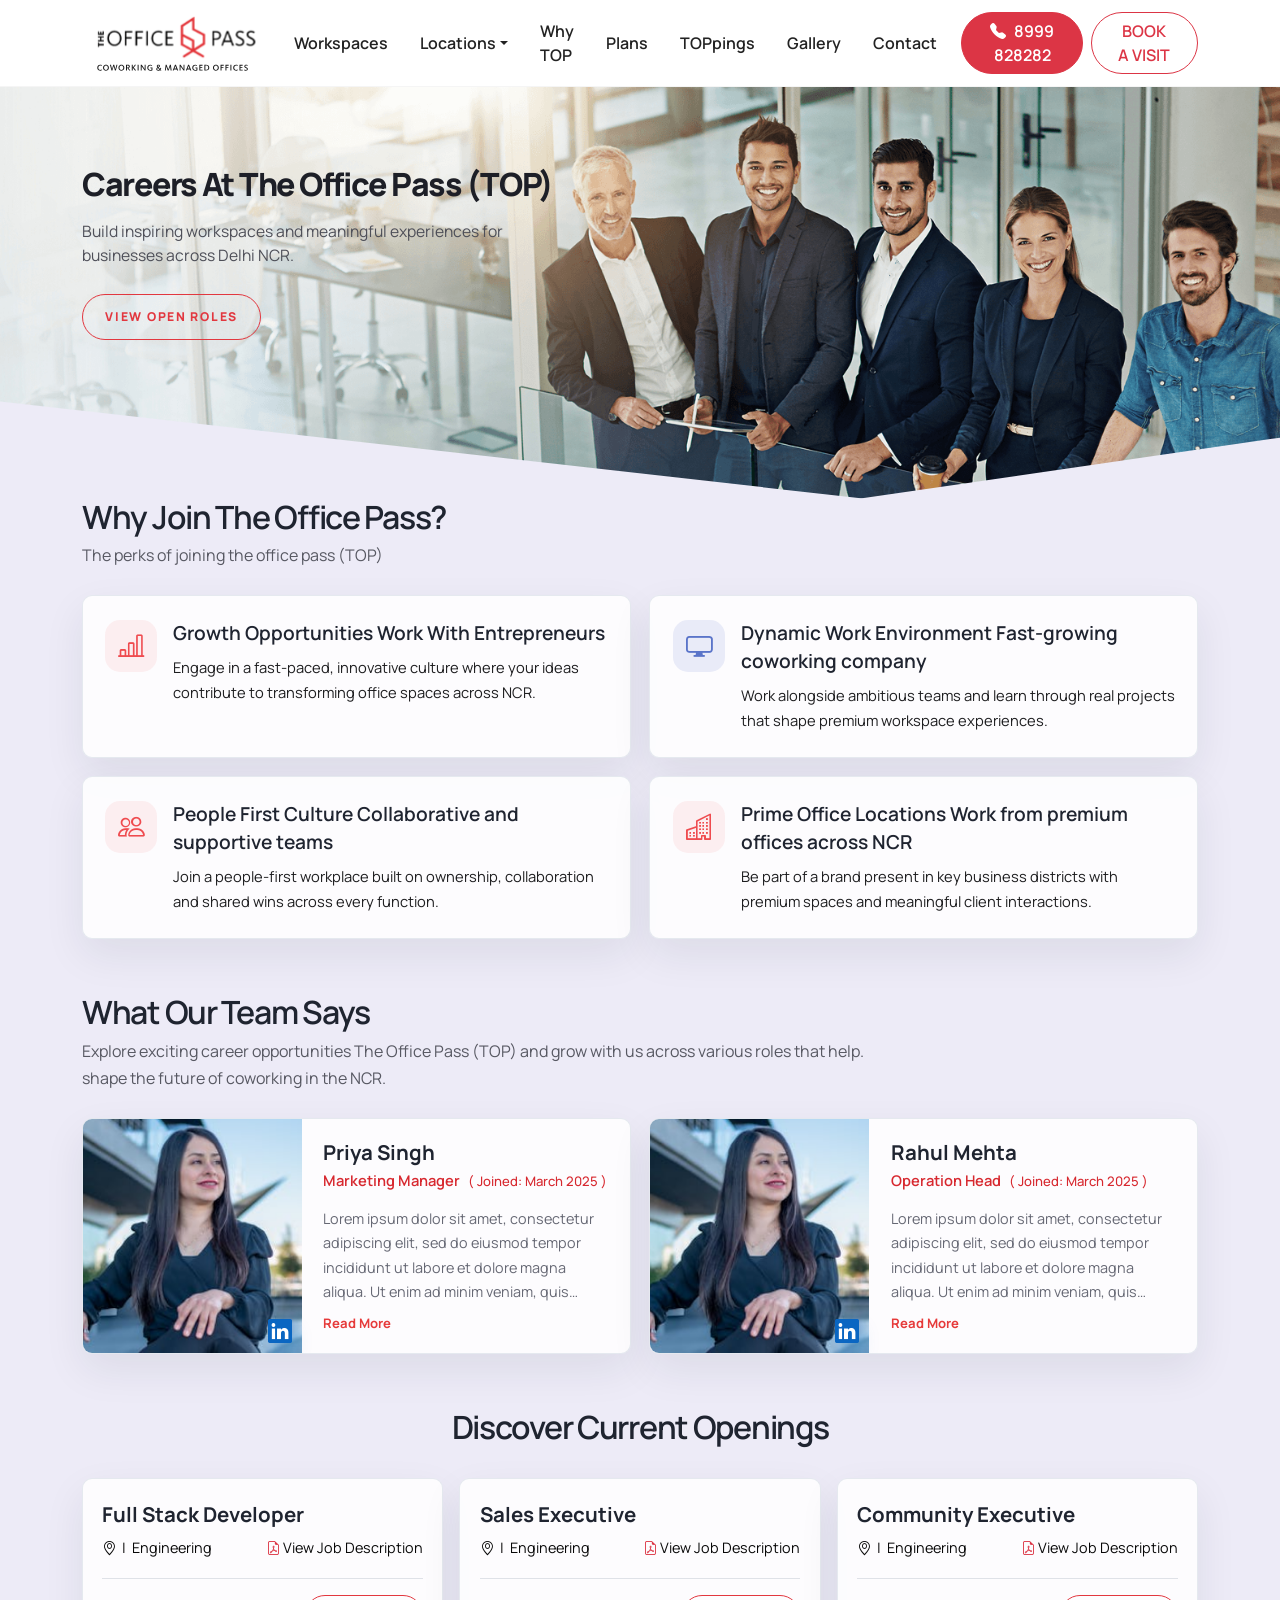
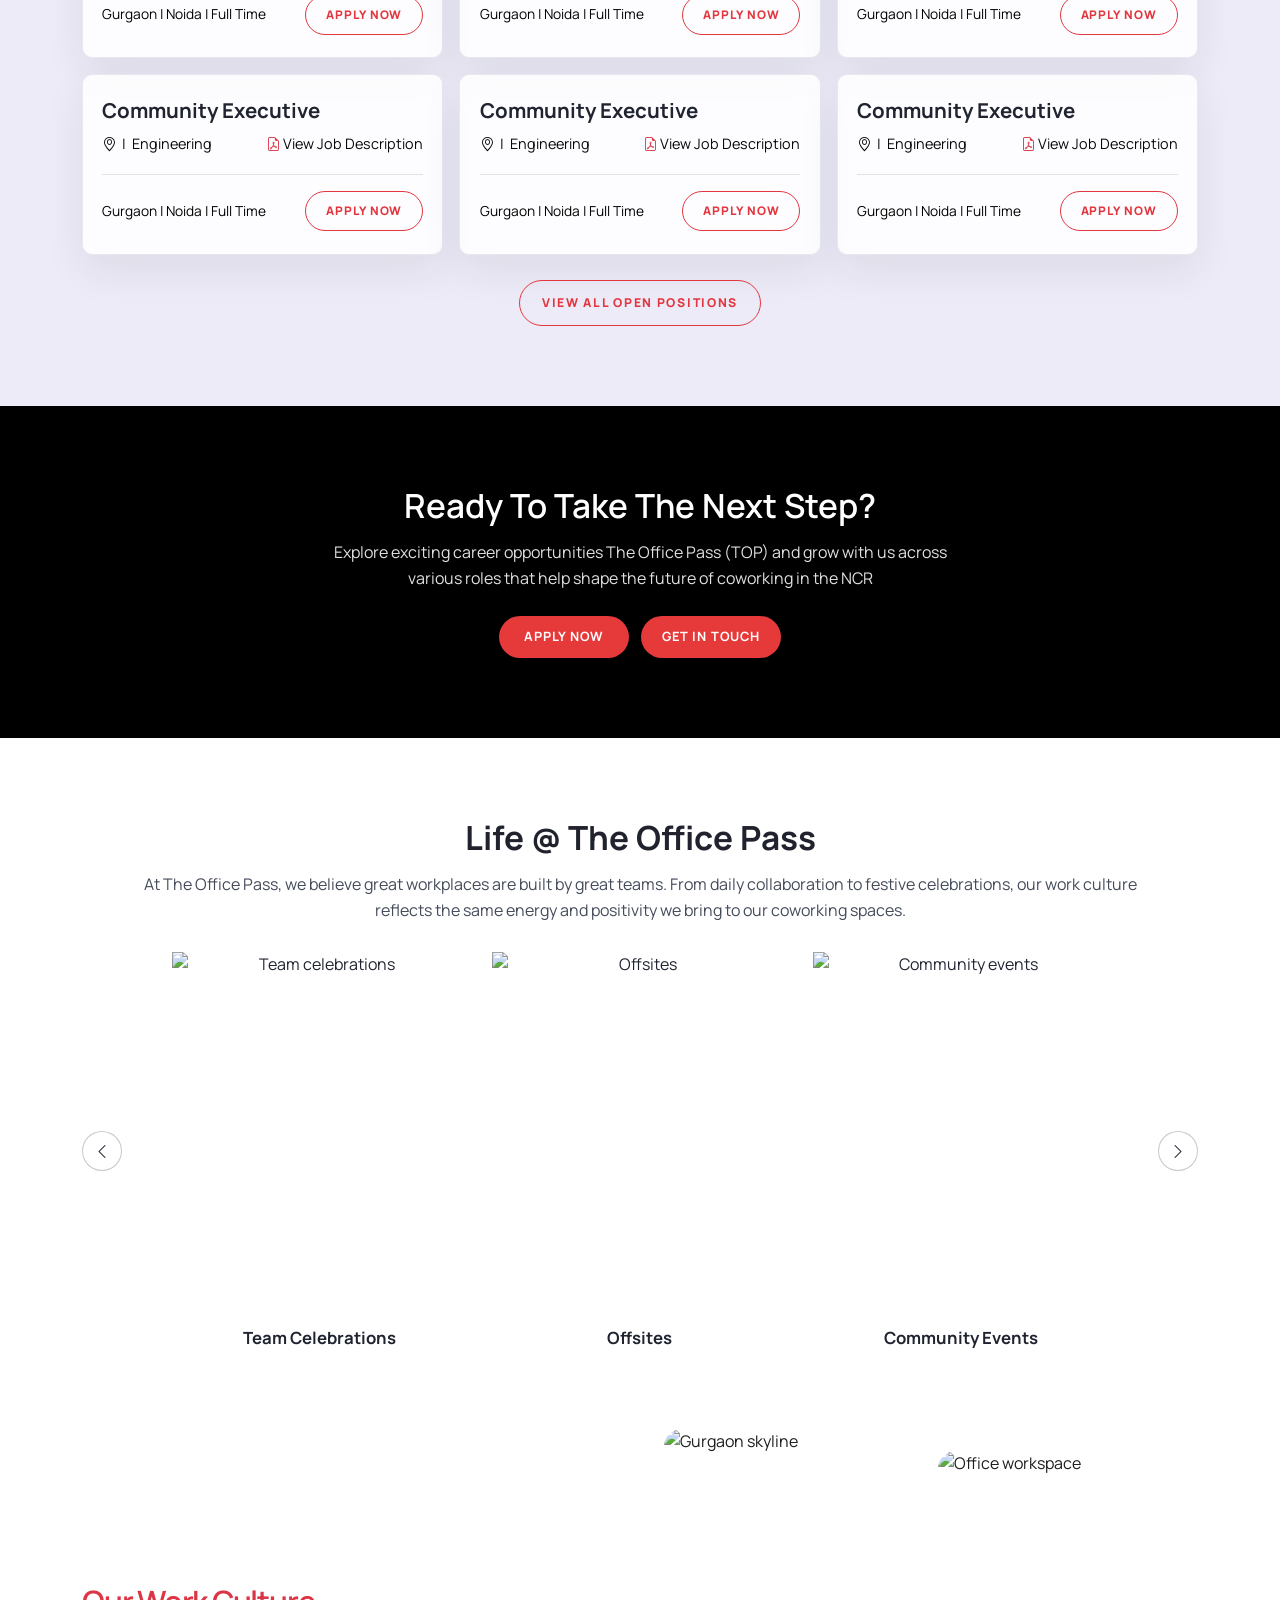
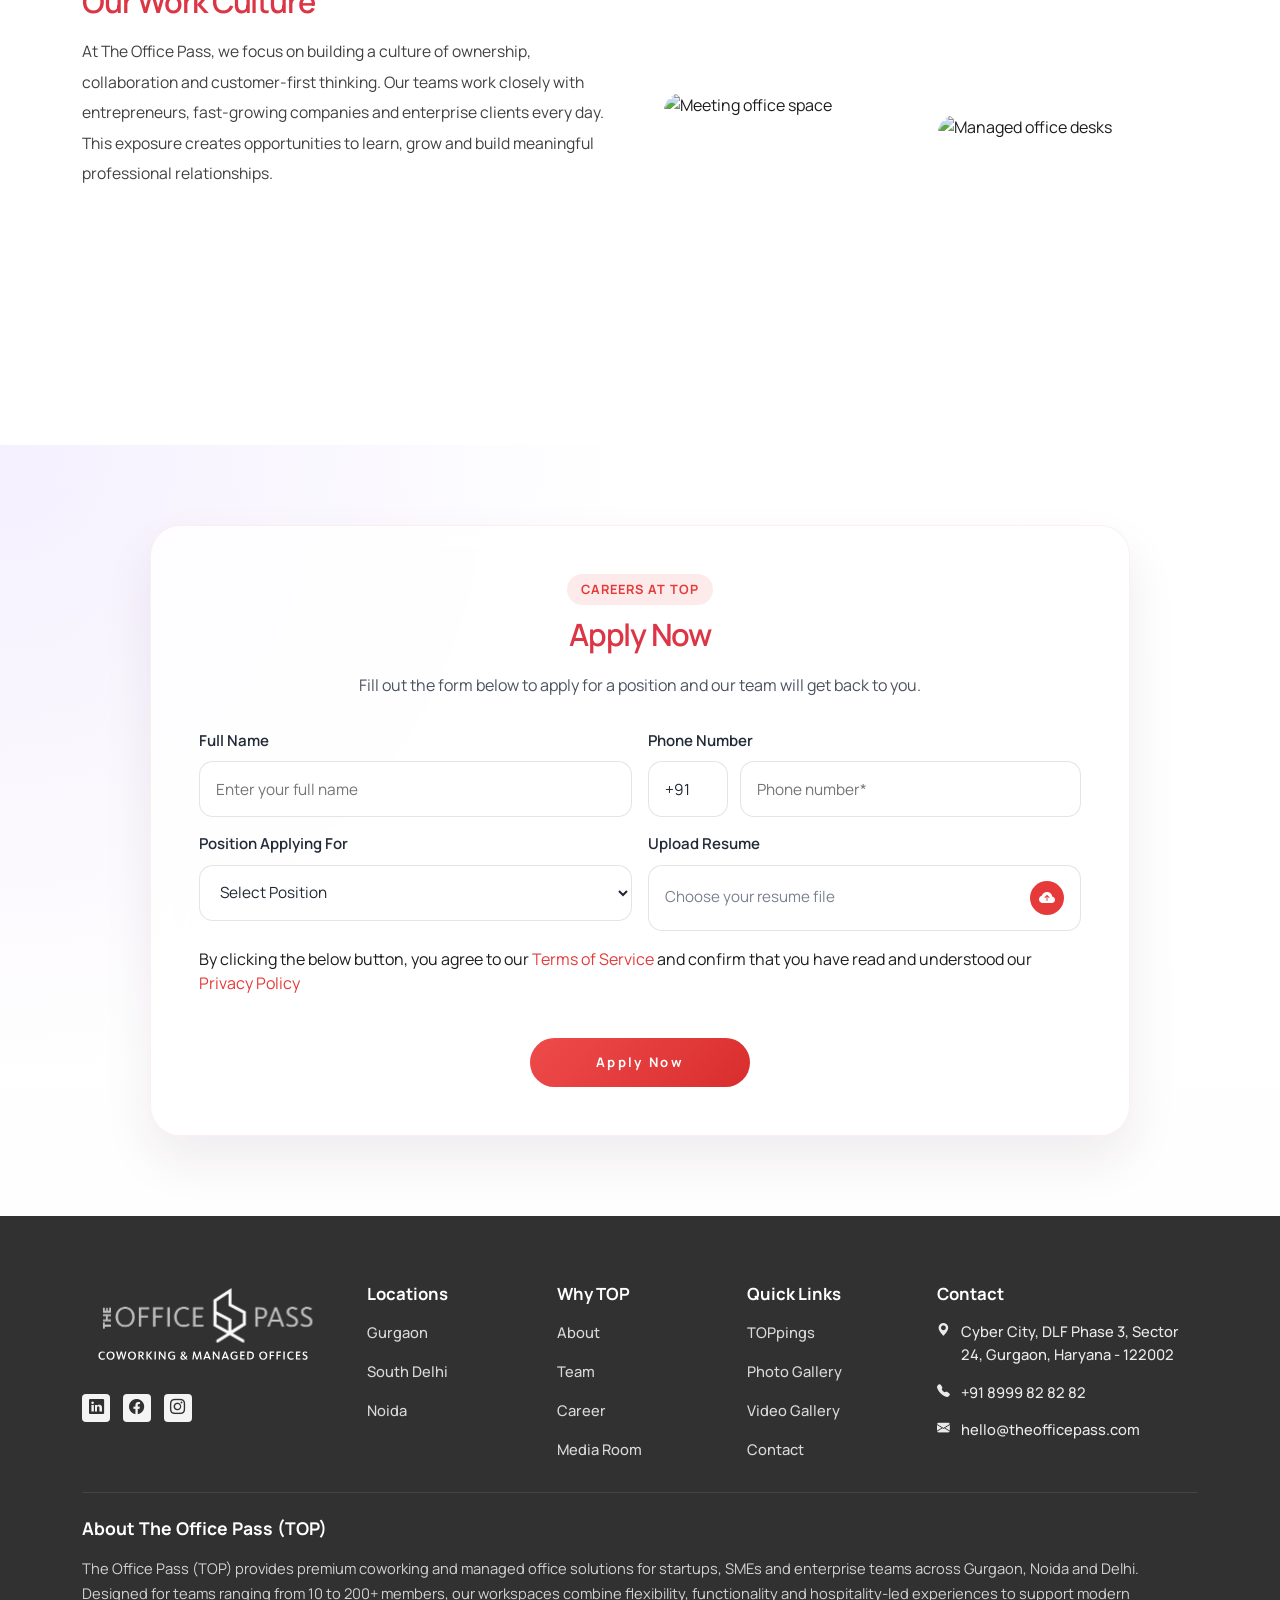
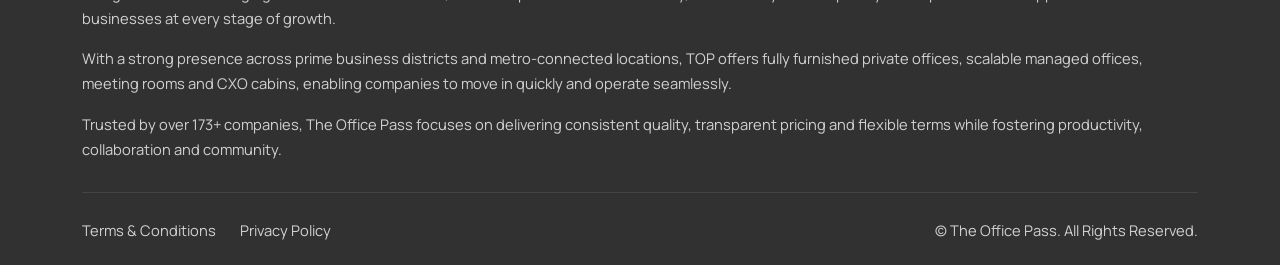
==== commit 043d251e: ""update and make some new pages"" ====
--- a/career.html
+++ b/career.html
@@ -24,26 +24,47 @@
   </head>
   <body>
     <div class="d-block d-md-none pb-1">
-      <a class="d-flex justify-content-center" href="#">
+      <a class="d-flex justify-content-center" href="/">
         <img src="assets/logo.svg" alt="The Office Pass logo">
       </a>
     </div>
     <div class="mobile-menu-overlay" id="mobileMenu" aria-hidden="true">
       <div class="mobile-menu-shell">
-        <a class="mobile-menu-brand" href="index.html">
+        <a class="mobile-menu-brand" href="#">
           <img src="assets/logo.svg" alt="The Office Pass logo">
         </a>
         <nav class="mobile-menu-links" aria-label="Mobile menu">
-          <a href="#workspaces" class="mobile-menu-card"><span>Workspaces</span><i class="bi bi-box-arrow-up-right"></i></a>
-          <a href="#why-top" class="mobile-menu-card"><span>Why TOP</span><i class="bi bi-box-arrow-up-right"></i></a>
-          <a href="#plans" class="mobile-menu-card"><span>Plans</span><i class="bi bi-box-arrow-up-right"></i></a>
-          <a href="#toppings" class="mobile-menu-card"><span>TOPpings</span><i class="bi bi-box-arrow-up-right"></i></a>
-          <a href="#gallery" class="mobile-menu-card"><span>Gallery</span><i class="bi bi-box-arrow-up-right"></i></a>
-          <a href="#contact" class="mobile-menu-card"><span>Contact</span><i class="bi bi-box-arrow-up-right"></i></a>
+          <a href="co-working.html" class="mobile-menu-card">
+            <span>Workspaces</span>
+            <i class="bi bi-box-arrow-up-right"></i>
+          </a>
+          <a href="#why-top" class="mobile-menu-card">
+            <span>Why TOP</span>
+            <i class="bi bi-box-arrow-up-right"></i>
+          </a>
+          <a href="pricing.html" class="mobile-menu-card">
+            <span>Plans</span>
+            <i class="bi bi-box-arrow-up-right"></i>
+          </a>
+          <a href="#toppings" class="mobile-menu-card">
+            <span>TOPpings</span>
+            <i class="bi bi-box-arrow-up-right"></i>
+          </a>
+          <a href="photo-video-gallery.html" class="mobile-menu-card">
+            <span>Gallery</span>
+            <i class="bi bi-box-arrow-up-right"></i>
+          </a>
+          <a href="contact.html" class="mobile-menu-card">
+            <span>Contact</span>
+            <i class="bi bi-box-arrow-up-right"></i>
+          </a>
         </nav>
-        <div class="mobile-menu-cta">
-          <a href="tel:8999828282" class="mobile-menu-phone"><i class="bi bi-telephone"></i><span>8999 828282</span></a>
-          <a href="#contact" class="mobile-menu-visit">BOOK A VISIT</a>
+        <div class="mobile-menu-cta patterned-section">
+          <a href="tel:8999828282" class="mobile-menu-phone">
+            <i class="bi bi-telephone"></i>
+            <span>8999 828282</span>
+          </a>
+          <a href="#" class="mobile-menu-visit">BOOK A VISIT</a>
         </div>
       </div>
     </div>
@@ -116,7 +137,7 @@
 
     <nav class="navbar navbar-expand-xl navbar-light top-navbar sticky-top bg-white">
       <div class="container">
-        <a class="navbar-brand brand-mark" href="index.html">
+        <a class="navbar-brand brand-mark" href="/">
           <img src="assets/logo.svg" alt="">
         </a>
         <button
@@ -132,33 +153,33 @@
         </button>
         <div class="collapse navbar-collapse" id="mainNav">
           <ul class="navbar-nav mx-auto align-items-xl-center gap-xl-3">
-            <li class="nav-item"><a class="nav-link" href="#workspaces">Workspaces</a></li>
+            <li class="nav-item"><a class="nav-link" href="co-working.html">Workspaces</a></li>
             <li class="nav-item dropdown">
-              <a class="nav-link dropdown-toggle" href="#city-locations" role="button" data-bs-toggle="dropdown" aria-expanded="false">Locations</a>
+              <a class="nav-link dropdown-toggle" href="#locations" role="button" data-bs-toggle="dropdown" aria-expanded="false">Locations</a>
               <div class="dropdown-menu location-dropdown border-0 shadow-lg p-0 py-3 overflow-hidden">
                 <div class="row g-0">
                   <div class="col-lg-3 location-city">Gurgaon</div>
                   <div class="col-lg-9">
-                    <a class="dropdown-item active" href="#city-locations">Cyber City, DLF 3</a>
-                    <a class="dropdown-item" href="#city-locations">Golf Course Road, Paras Downtown Center</a>
-                    <a class="dropdown-item" href="#city-locations">Udyog Vihar, Sector 20</a>
+                    <a class="dropdown-item active" href="#">Cyber City, DLF 3</a>
+                    <a class="dropdown-item" href="#">Golf Course Road, Paras Downtown Center</a>
+                    <a class="dropdown-item" href="#">Golf Course Road, Paras Downtown Center</a>
                   </div>
                 </div>
                 <div class="row g-0">
                   <div class="col-lg-3 location-city">Delhi</div>
-                  <div class="col-lg-9 border-top d-flex align-items-center"><a class="dropdown-item" href="index.html#locations">Mathura Road, Mohan Cooperative</a></div>
+                  <div class="col-lg-9 border-top d-flex align-items-center"><a class="dropdown-item" href="#">Mathura Road, Mohan Cooperative</a></div>
                 </div>
                 <div class="row g-0">
                   <div class="col-lg-3 location-city">Noida</div>
-                  <div class="col-lg-9 border-top d-flex align-items-center"><a class="dropdown-item" href="index.html#locations">Sector 3, Near 16 Metro Station</a></div>
+                  <div class="col-lg-9 border-top d-flex align-items-center"><a class="dropdown-item" href="#">Sector 3, Near 16 Metro Station</a></div>
                 </div>
               </div>
             </li>
             <li class="nav-item"><a class="nav-link" href="#why-top">Why TOP</a></li>
-            <li class="nav-item"><a class="nav-link" href="#plans">Plans</a></li>
+            <li class="nav-item"><a class="nav-link" href="pricing.html">Plans</a></li>
             <li class="nav-item"><a class="nav-link" href="#toppings">TOPpings</a></li>
-            <li class="nav-item"><a class="nav-link" href="#gallery">Gallery</a></li>
-            <li class="nav-item"><a class="nav-link" href="#contact">Contact</a></li>
+            <li class="nav-item"><a class="nav-link" href="photo-video-gallery.html">Gallery</a></li>
+            <li class="nav-item"><a class="nav-link" href="contact.html">Contact</a></li>
           </ul>
           <div class="d-flex flex-column flex-xl-row gap-2 ms-xl-3 pt-3 pt-xl-0">
             <a href="tel:8999828282" class="btn btn-danger rounded-pill px-4 fw-semibold">
@@ -237,26 +258,27 @@
           <div class="career-testimonials-grid">
             <article class="career-testimonial-card">
               <div class="career-testimonial-media">
-                <img src="https://images.unsplash.com/photo-1494790108377-be9c29b29330?auto=format&fit=crop&w=900&q=80" alt="Priya Singh" />
+                <img src="assets/Mask group.png" alt="Priya Singh" />
                 <a href="#" class="career-linkedin-badge" aria-label="Priya Singh LinkedIn"><i class="bi bi-linkedin"></i></a>
               </div>
               <div class="career-testimonial-copy">
                 <h3>Priya Singh</h3>
-                <span>Marketing Manager</span>
-                <small>Joined: March 2025</small>
-                <p>Lorem ipsum dolor sit amet, consectetur adipiscing elit, sed do eiusmod tempor incididunt ut labore et dolore magna aliqua. Ut enim ad minim veniam, quis nostrud exercitation ullamco laboris nisi ut aliquip.</p>
+                <span>Marketing Manager <span>( Joined: March 2025 )</span></span>
+                <p>Lorem ipsum dolor sit amet, consectetur adipiscing elit, sed do eiusmod tempor incididunt ut labore et dolore magna aliqua. Ut enim ad minim veniam, quis nostrud exercitation ullamco laboris nisi ut aliquip.Lorem ipsum dolor sit amet, consectetur adipiscing elit, sed do eiusmod tempor incididunt ut labore et dolore magna aliqua. Ut enim ad minim veniam, quis nostrud exercitation ullamco laboris nisi ut aliquip.Lorem ipsum dolor sit amet, consectetur adipiscing elit, sed do eiusmod tempor incididunt ut labore et dolore magna aliqua. Ut enim ad minim veniam, quis nostrud exercitation ullamco laboris nisi ut aliquip.</p>
               </div>
             </article>
             <article class="career-testimonial-card">
               <div class="career-testimonial-media">
-                <img src="https://images.unsplash.com/photo-1500648767791-00dcc994a43e?auto=format&fit=crop&w=900&q=80" alt="Rahul Mehta" />
+                <img src="assets/Mask group.png" alt="Rahul Mehta" />
                 <a href="#" class="career-linkedin-badge" aria-label="Rahul Mehta LinkedIn"><i class="bi bi-linkedin"></i></a>
               </div>
               <div class="career-testimonial-copy">
                 <h3>Rahul Mehta</h3>
-                <span>Operation Head</span>
-                <small>Joined: March 2025</small>
-                <p>Lorem ipsum dolor sit amet, consectetur adipiscing elit, sed do eiusmod tempor incididunt ut labore et dolore magna aliqua. Ut enim ad minim veniam, quis nostrud exercitation ullamco laboris nisi ut aliquip.</p>
+                <span>Operation Head <span>( Joined: March 2025 )</span></span>
+                <p>Lorem ipsum dolor sit amet, consectetur adipiscing elit, sed do eiusmod tempor incididunt ut labore et dolore magna aliqua. Ut enim ad minim veniam, quis nostrud exercitation ullamco laboris nisi ut aliquip.
+                  Lorem ipsum dolor sit amet, consectetur adipiscing elit, sed do eiusmod tempor incididunt ut labore et dolore magna aliqua. Ut enim ad minim veniam, quis nostrud exercitation ullamco laboris nisi ut aliquip.
+                  Lorem ipsum dolor sit amet, consectetur adipiscing elit, sed do eiusmod tempor incididunt ut labore et dolore magna aliqua. Ut enim ad minim veniam, quis nostrud exercitation ullamco laboris nisi ut aliquip.
+                </p>
               </div>
             </article>
           </div>
@@ -280,6 +302,39 @@
             </article>
             <article class="career-opening-card">
               <h3>Sales Executive</h3>
+              <div class="d-flex justify-content-between">
+                <div class="career-opening-meta"><i class="bi bi-geo-alt"></i>|<span>Engineering</span></div>
+                <div class="career-opening-meta"><a href="#"><i class="bi bi-file-earmark-pdf text-danger"></i><span> View Job Description</span></a></div>
+              </div>
+              <div class="career-opening-footer">
+                <p>Gurgaon | Noida | Full Time</p>
+                <a href="#contact" class="career-opening-btn">APPLY NOW</a>
+              </div>
+            </article>
+            <article class="career-opening-card">
+              <h3>Community Executive</h3>
+              <div class="d-flex justify-content-between">
+                <div class="career-opening-meta"><i class="bi bi-geo-alt"></i>|<span>Engineering</span></div>
+                <div class="career-opening-meta"><a href="#"><i class="bi bi-file-earmark-pdf text-danger"></i><span> View Job Description</span></a></div>
+              </div>
+              <div class="career-opening-footer">
+                <p>Gurgaon | Noida | Full Time</p>
+                <a href="#contact" class="career-opening-btn">APPLY NOW</a>
+              </div>
+            </article>
+            <article class="career-opening-card">
+              <h3>Community Executive</h3>
+              <div class="d-flex justify-content-between">
+                <div class="career-opening-meta"><i class="bi bi-geo-alt"></i>|<span>Engineering</span></div>
+                <div class="career-opening-meta"><a href="#"><i class="bi bi-file-earmark-pdf text-danger"></i><span> View Job Description</span></a></div>
+              </div>
+              <div class="career-opening-footer">
+                <p>Gurgaon | Noida | Full Time</p>
+                <a href="#contact" class="career-opening-btn">APPLY NOW</a>
+              </div>
+            </article>
+            <article class="career-opening-card">
+              <h3>Community Executive</h3>
               <div class="d-flex justify-content-between">
                 <div class="career-opening-meta"><i class="bi bi-geo-alt"></i>|<span>Engineering</span></div>
                 <div class="career-opening-meta"><a href="#"><i class="bi bi-file-earmark-pdf text-danger"></i><span> View Job Description</span></a></div>
@@ -405,26 +460,14 @@
           <form class="team-apply-form">
             <div class="row g-3">
               <div class="col-md-6">
-                <label class="team-apply-label" for="firstName">First Name</label>
-                <input class="team-apply-control" id="firstName" type="text" placeholder="Enter your first name" />
-              </div>
-              <div class="col-md-6">
-                <label class="team-apply-label" for="lastName">Last Name</label>
-                <input class="team-apply-control" id="lastName" type="text" placeholder="Enter your last name" />
-              </div>
-              <div class="col-md-6">
-                <label class="team-apply-label" for="emailAddress">Email Address</label>
-                <input class="team-apply-control" id="emailAddress" type="email" placeholder="Enter your email address" />
+                <label class="team-apply-label" for="firstName">Full Name</label>
+                <input class="team-apply-control" id="firstName" type="text" placeholder="Enter your full name" />
               </div>
               <div class="col-md-6">
                 <label class="team-apply-label" for="phoneNumber">Phone Number</label>
                 <div class="team-apply-phone">
-                  <select class="team-apply-code" aria-label="Country code">
-                    <option selected>+91</option>
-                    <option>+1</option>
-                    <option>+44</option>
-                  </select>
-                  <input class="team-apply-control" id="phoneNumber" type="tel" placeholder="Phone number*" />
+                  <input class="team-apply-code" type="text" name="" id="" value="+91" disabled>
+                  <input class="team-apply-control" id="phoneNumber" maxlength="10" type="tel" placeholder="Phone number*" />
                 </div>
               </div>
               <div class="col-md-6">
@@ -445,6 +488,7 @@
                 </label>
                 <input id="resumeUpload" class="team-upload-input" type="file" />
               </div>
+              <p class="scm-form-control-full">By clicking the below button, you agree to our <a href="#"> Terms of Service </a> and confirm that you have read and understood our <a href="#">Privacy Policy</a></p>
             </div>
 
             <div class="team-apply-actions text-center">
--- a/styles.css
+++ b/styles.css
@@ -217,6 +217,9 @@
   font-weight: 700;
   line-height: 1.15;
 }
+.city-card-badge a{
+  text-decoration: none;
+}
 
 .city-card-badge span {
   color: var(--top-red);
@@ -616,6 +619,27 @@
   font-size: 0.95rem;
 }
 
+.gallery-count-badge {
+  position: absolute;
+  top: 1rem;
+  left: 1rem;
+  z-index: 2;
+  display: inline-flex;
+  align-items: center;
+  justify-content: center;
+  min-height: 34px;
+  padding: 0.45rem 0.8rem;
+  border: 1px solid rgba(255, 255, 255, 0.18);
+  border-radius: 999px;
+  background: rgba(15, 23, 42, 0.5);
+  color: #fff;
+  font-size: 0.76rem;
+  font-weight: 700;
+  line-height: 1;
+  letter-spacing: 0.04em;
+  backdrop-filter: blur(12px);
+}
+
 .gallery-lightbox.gallery-lightbox-modern {
   padding: 1.5rem;
   background:
@@ -630,6 +654,7 @@
 }
 
 .gallery-lightbox-frame {
+  position: relative;
   overflow: hidden;
   border: 1px solid rgba(255, 255, 255, 0.12);
   border-radius: 32px;
@@ -677,6 +702,50 @@
   font-size: 1rem;
   font-weight: 600;
   line-height: 1.45;
+}
+
+.gallery-lightbox-count {
+  display: inline-flex;
+  align-items: center;
+  justify-content: center;
+  min-width: 62px;
+  min-height: 38px;
+  padding: 0.35rem 0.8rem;
+  border: 1px solid rgba(255, 255, 255, 0.14);
+  border-radius: 999px;
+  background: rgba(255, 255, 255, 0.06);
+  color: rgba(255, 255, 255, 0.82);
+  font-size: 0.84rem;
+  font-weight: 700;
+}
+
+.gallery-lightbox-nav {
+  position: absolute;
+  top: 50%;
+  z-index: 3;
+  display: inline-flex;
+  align-items: center;
+  justify-content: center;
+  width: 46px;
+  height: 46px;
+  border: 1px solid rgba(255, 255, 255, 0.14);
+  border-radius: 50%;
+  background: rgba(15, 23, 42, 0.5);
+  color: #fff;
+  transform: translateY(-50%);
+  transition: background-color 0.25s ease, transform 0.25s ease;
+}
+
+.gallery-lightbox-nav:hover {
+  background: rgba(215, 40, 47, 0.88);
+}
+
+.gallery-lightbox-prev {
+  left: 1.8rem;
+}
+
+.gallery-lightbox-next {
+  right: 1.8rem;
 }
 
 .gallery-lightbox-modern .gallery-lightbox-close {
@@ -1318,6 +1387,14 @@
   display: grid;
   grid-template-columns: repeat(2, minmax(0, 1fr));
   gap: 1rem;
+  max-height: 450px;
+  overflow: hidden;
+  overflow-y: auto;
+  padding: 0 0 0.5rem 0;
+}
+.location-landmark-grid::-webkit-scrollbar{
+  width: 0;
+  height: 0;
 }
 
 .location-landmark-card {
@@ -1325,6 +1402,8 @@
   border: 1px solid rgba(0, 0, 0, 0.08);
   border-radius: 14px;
   background: rgba(255, 255, 255, 0.96);
+  cursor: pointer;
+  transition: border-color 0.25s ease, box-shadow 0.25s ease;
 }
 
 .location-landmark-card h3 {
@@ -1333,6 +1412,15 @@
   font-size: 1.25rem;
   font-weight: 500;
   line-height: 1.3;
+}
+
+.location-landmark-card.selected {
+  border-color: var(--top-red);
+  box-shadow: 0 2px 10px rgba(215, 40, 47, 0.12);
+}
+
+.location-landmark-card.selected h3 {
+  color: var(--top-red);
 }
 
 .location-landmark-meta {
@@ -1458,6 +1546,11 @@
 .scm-form-step.is-active {
   display: block;
 }
+.scm-form-step a{
+  color: var(--top-red);
+  text-decoration: none;
+  width: 100%;
+}
 
 .scm-form-head h2 {
   margin: 0 0 0.5rem;
@@ -1472,6 +1565,14 @@
   color: #555b67;
   font-size: 0.98rem;
   line-height: 1.65;
+}
+
+.scm-form-head-compact h2 {
+  font-size: clamp(1.7rem, 2.2vw, 2.15rem);
+}
+
+.scm-form-head-compact p {
+  max-width: 560px;
 }
 
 .scm-form-grid {
@@ -1491,8 +1592,23 @@
   outline: none;
 }
 
+select.scm-form-control {
+  appearance: none;
+  background-color: #fff;
+  background-image: url("data:image/svg+xml,%3Csvg xmlns='http://www.w3.org/2000/svg' width='18' height='18' viewBox='0 0 16 16' fill='none'%3E%3Cpath d='M4 6L8 10L12 6' stroke='%23d7282f' stroke-width='1.7' stroke-linecap='round' stroke-linejoin='round'/%3E%3C/svg%3E");
+  background-repeat: no-repeat;
+  background-position: right 1rem center;
+  background-size: 16px;
+  padding-right: 2.6rem;
+}
+
 .scm-form-control-full {
   grid-column: 1 / -1;
+}
+.scm-form-control-full a{
+  color: var(--top-red) ;
+  text-decoration: none;
+  width: 100%;
 }
 
 .scm-form-control:focus {
@@ -1521,6 +1637,7 @@
   width: fit-content;
 }
 
+.scm-form-step-three,
 .scm-form-step-two {
   padding-top: 1.45rem;
   overflow-y: auto;
@@ -1693,6 +1810,91 @@
   letter-spacing: 0.08em;
   text-decoration: none;
 }
+/* SCM Footer CSS Started From Here */
+.scm-footer {
+  padding: 3.4rem 0 1.7rem;
+  background: #353535;
+  color: rgba(255, 255, 255, 0.9);
+}
+
+.scm-footer-top {
+  display: flex;
+  align-items: flex-start;
+  justify-content: space-between;
+  gap: 2rem;
+  padding-bottom: 2rem;
+  border-bottom: 1px solid rgba(255, 255, 255, 0.08);
+}
+
+.scm-footer-brand-block {
+  max-width: 700px;
+}
+
+.scm-footer-brand {
+  display: inline-block;
+}
+
+.scm-footer-brand img {
+  max-width: 180px;
+}
+
+.scm-footer-social {
+  display: flex;
+  gap: 0.75rem;
+  margin: 1rem 0 1.35rem;
+}
+
+.scm-footer-social a {
+  display: inline-flex;
+  align-items: center;
+  justify-content: center;
+  width: 26px;
+  height: 26px;
+  border-radius: 4px;
+  background: rgba(255, 255, 255, 0.96);
+  color: #353535;
+  text-decoration: none;
+  font-size: 0.92rem;
+}
+
+.scm-footer-brand-block p {
+  margin: 0;
+  color: rgba(255, 255, 255, 0.84);
+  font-size: 0.95rem;
+  line-height: 1.8;
+}
+
+.scm-footer-links {
+  display: flex;
+  flex-direction: column;
+  gap: 0.55rem;
+  min-width: 190px;
+}
+
+.scm-footer-links a,
+.scm-footer-links strong {
+  color: rgba(255, 255, 255, 0.88);
+  font-size: 0.95rem;
+  line-height: 1.5;
+  text-decoration: none;
+}
+
+.scm-footer-links strong {
+  margin-top: 0.7rem;
+  color: #fff;
+  font-weight: 700;
+}
+
+.scm-footer-bottom {
+  padding-top: 1.6rem;
+  text-align: center;
+}
+
+.scm-footer-bottom span {
+  color: rgba(255, 255, 255, 0.9);
+  font-size: 0.95rem;
+}
+/* SCM Footer CSS Ended Here */
 /* SCM CSS End Here */
 
 @media (min-width: 1200px) {
@@ -2093,12 +2295,29 @@
     padding: 0.5rem 0.7rem;
     font-size: 0.74rem;
   }
+  .gallery-count-badge {
+    top: 0.7rem;
+    left: 0.7rem;
+    min-height: 30px;
+    padding: 0.38rem 0.7rem;
+    font-size: 0.72rem;
+  }
   .gallery-lightbox.gallery-lightbox-modern { padding: 1rem; }
   .gallery-lightbox-frame { border-radius: 24px; }
   .gallery-lightbox-image-wrap { padding: 0.75rem 0.75rem 0; }
   .gallery-lightbox-modern .gallery-lightbox-image {
     max-height: 62vh;
     border-radius: 18px;
+  }
+  .gallery-lightbox-nav {
+    width: 40px;
+    height: 40px;
+  }
+  .gallery-lightbox-prev {
+    left: 1rem;
+  }
+  .gallery-lightbox-next {
+    right: 1rem;
   }
   .gallery-lightbox-meta {
     flex-direction: column;
@@ -2352,5 +2571,310 @@
   .scm-next-office-btn {
     width: 100%;
   }
+
+  /* SCM Footer CSS Started From Here */
+  .scm-footer {
+    padding: 2.6rem 0 1.35rem;
+  }
+
+  .scm-footer-top {
+    flex-direction: column;
+    gap: 1.5rem;
+    padding-bottom: 1.5rem;
+  }
+
+  .scm-footer-brand-block {
+    max-width: none;
+  }
+
+  .scm-footer-links {
+    min-width: 0;
+  }
+  /* SCM Footer CSS Ended Here */
   /* SCM Responsive CSS Ended Here */
 }
+
+/* Contact page CTA CSS Started From Here */
+.contact-visit-cta {
+  background:
+    linear-gradient(180deg, rgba(255, 255, 255, 0.88) 0%, rgba(255, 255, 255, 0.9) 100%),
+    url("https://images.unsplash.com/photo-1497366754035-f200968a6e72?auto=format&fit=crop&w=1600&q=80") center/cover no-repeat;
+}
+
+.contact-visit-cta-shell {
+  max-width: 1120px;
+  margin: 0 auto;
+}
+
+.contact-visit-cta-head {
+  margin-bottom: 1.5rem;
+}
+
+.contact-visit-cta-head h3 {
+  margin: 0 0 0.3rem;
+  color: #1f2430;
+  font-size: clamp(1.3rem, 2vw, 2rem);
+  font-weight: 600;
+  line-height: 1.08;
+  letter-spacing: -0.04em;
+  display: inline-block;
+  border: 2px dotted #4ea2ff;
+  padding: 0.15rem 0.35rem;
+}
+
+.contact-visit-cta-head p {
+  margin: 0;
+  color: #353943;
+  font-size: 1rem;
+  line-height: 1.65;
+}
+
+.contact-visit-cta-card {
+  display: grid;
+  grid-template-columns: 1.5fr 1fr 1fr;
+  gap: 1.5rem;
+  padding: 2rem 1.6rem;
+  border-radius: 12px;
+  background: rgba(255, 255, 255, 0.9);
+  box-shadow: 0 16px 40px rgba(26, 33, 52, 0.08);
+  backdrop-filter: blur(10px);
+}
+
+.contact-visit-cta-item h3 {
+  margin: 0 0 0.85rem;
+  color: #1f2430;
+  font-size: 1.05rem;
+  font-weight: 800;
+}
+
+.contact-visit-cta-meta {
+  display: flex;
+  align-items: flex-start;
+  gap: 0.75rem;
+}
+
+.contact-visit-cta-icon {
+  color: var(--top-red);
+  font-size: 1.15rem;
+  line-height: 1.2;
+  flex: 0 0 auto;
+}
+
+.contact-visit-cta-meta p {
+  margin: 0;
+  color: #2f343d;
+  font-size: 0.96rem;
+  line-height: 1.65;
+}
+.contact-visit-cta-meta p a {
+  color: #2f343d;
+  text-decoration: none;
+}
+
+@media (max-width: 991.98px) {
+  .contact-visit-cta-card {
+    grid-template-columns: 1fr;
+  }
+}
+
+@media (max-width: 767.98px) {
+  .contact-visit-cta-head h2 {
+    font-size: 1.85rem;
+  }
+
+  .contact-visit-cta-head p,
+  .contact-visit-cta-meta p {
+    font-size: 0.94rem;
+  }
+
+  .contact-visit-cta-card {
+    gap: 1.15rem;
+    padding: 1.35rem 1.15rem;
+  }
+}
+/* Contact CTA CSS Ended Here */
+
+/* Photo Video Gallery CSS Started From Here */
+.video-gallery-section {
+  padding-top: 3.8rem;
+}
+
+.video-gallery-head {
+  display: flex;
+  align-items: center;
+  gap: 1.1rem;
+  margin-bottom: 1.5rem;
+  flex-wrap: wrap;
+}
+
+.video-gallery-head h2 {
+  margin: 0;
+  color: var(--top-red);
+  font-size: clamp(1.7rem, 2.4vw, 2.35rem);
+  font-weight: 700;
+  line-height: 1.1;
+  padding: 0.25rem 0.45rem;
+}
+
+.video-gallery-head p {
+  margin: 0;
+  color: #2f343d;
+  font-size: 1rem;
+  line-height: 1.5;
+}
+
+.video-gallery-grid {
+  display: grid;
+  grid-template-columns: repeat(3, minmax(0, 1fr));
+  gap: 1rem;
+}
+
+.video-gallery-card {
+  position: relative;
+  overflow: hidden;
+  min-height: 230px;
+  border: 0;
+  border-radius: 14px;
+  background: #111;
+  cursor: pointer;
+}
+
+.video-gallery-card img {
+  width: 100%;
+  height: 100%;
+  object-fit: cover;
+  display: block;
+}
+
+.video-gallery-overlay {
+  position: absolute;
+  inset: 0;
+  background: linear-gradient(180deg, rgba(10, 12, 16, 0.04) 20%, rgba(10, 12, 16, 0.78) 100%);
+}
+
+.video-gallery-play {
+  position: absolute;
+  top: 50%;
+  left: 50%;
+  z-index: 2;
+  display: inline-flex;
+  align-items: center;
+  justify-content: center;
+  width: 56px;
+  height: 56px;
+  border: 0;
+  border-radius: 50%;
+  background: rgba(255, 255, 255, 0.92);
+  color: var(--top-red);
+  transform: translate(-50%, -50%);
+  font-size: 1.45rem;
+}
+
+.video-gallery-copy {
+  position: absolute;
+  right: 1rem;
+  bottom: 1rem;
+  left: 1rem;
+  z-index: 2;
+}
+
+.video-gallery-copy h3 {
+  margin: 0 0 0.28rem;
+  color: #fff;
+  font-size: 1.6rem;
+  font-weight: 700;
+  line-height: 1.1;
+}
+
+.video-gallery-copy p {
+  margin: 0;
+  color: rgba(255, 255, 255, 0.92);
+  font-size: 0.92rem;
+  line-height: 1.45;
+}
+
+.video-gallery-lightbox {
+  position: fixed;
+  inset: 0;
+  z-index: 1500;
+  display: flex;
+  align-items: center;
+  justify-content: center;
+  padding: 1.2rem;
+  background: rgba(10, 12, 16, 0.82);
+  opacity: 0;
+  visibility: hidden;
+  pointer-events: none;
+  transition: opacity 0.25s ease, visibility 0.25s ease;
+}
+
+.video-gallery-lightbox.is-open {
+  opacity: 1;
+  visibility: visible;
+  pointer-events: auto;
+}
+
+.video-gallery-dialog {
+  position: relative;
+  width: min(92vw, 980px);
+}
+
+.video-gallery-close {
+  position: absolute;
+  top: -3rem;
+  right: 0;
+  width: 44px;
+  height: 44px;
+  border: 0;
+  border-radius: 50%;
+  background: rgba(255, 255, 255, 0.14);
+  color: #fff;
+}
+
+.video-gallery-frame {
+  overflow: hidden;
+  border-radius: 22px;
+  background: #000;
+  box-shadow: 0 24px 60px rgba(0, 0, 0, 0.35);
+}
+
+.video-gallery-frame iframe {
+  width: 100%;
+  aspect-ratio: 16 / 9;
+  border: 0;
+  display: block;
+}
+
+@media (max-width: 991.98px) {
+  .video-gallery-grid {
+    grid-template-columns: repeat(2, minmax(0, 1fr));
+  }
+}
+
+@media (max-width: 767.98px) {
+  .video-gallery-head {
+    gap: 0.75rem;
+    margin-bottom: 1rem;
+  }
+
+  .video-gallery-head p {
+    font-size: 0.94rem;
+  }
+
+  .video-gallery-grid {
+    grid-template-columns: 1fr;
+  }
+
+  .video-gallery-card {
+    min-height: 250px;
+  }
+
+  .video-gallery-copy h3 {
+    font-size: 1.35rem;
+  }
+
+  .video-gallery-copy p {
+    font-size: 0.88rem;
+  }
+}
+/* Photo Video Gallery CSS Ended Here */
--- a/team.css
+++ b/team.css
@@ -8,6 +8,29 @@
     url("https://images.unsplash.com/photo-1497366754035-f200968a6e72?auto=format&fit=crop&w=1800&q=80") center/cover no-repeat;
 }
 
+.team-hero::before,
+.team-hero::after {
+  content: "";
+  position: absolute;
+  bottom: -1px;
+  z-index: 2;
+  height: 112px;
+  background: #FFFFFF;
+  pointer-events: none;
+}
+
+.team-hero::before {
+  left: -1%;
+  width: 70%;
+  clip-path: polygon(0 10%, 100% 100%, 0 100%);
+}
+
+.team-hero::after {
+  right: -1%;
+  width: 35%;
+  clip-path: polygon(0 100%, 100% 42%, 100% 100%);
+}
+
 .team-hero-overlay {
   position: absolute;
   inset: 0;
@@ -19,7 +42,7 @@
   position: relative;
   z-index: 1;
   max-width: 560px;
-  padding: 1.2rem 0 4rem;
+  padding: 1.2rem 0 10rem;
   color: #fff;
 }
 
@@ -103,7 +126,6 @@
 
 .team-philosophy-section {
   padding: 5rem 0;
-  background: radial-gradient(circle at left top, rgba(223, 228, 255, 0.5), rgba(255, 255, 255, 0.98) 44%);
 }
 
 .team-philosophy-copy h2 {
@@ -264,7 +286,8 @@
   line-height: 1.25;
 }
 
-.team-member-body h4 {
+.team-member-body h4 ,
+.team-moment-body h4 {
   margin: 0 0 0.45rem;
   color: #D7282F;
   font-size: 0.98rem;
@@ -534,6 +557,10 @@
   transition: border-color 0.2s ease, box-shadow 0.2s ease;
 }
 
+.team-apply-code{
+  max-width: 80px;
+}
+
 .team-apply-control:focus,
 .team-apply-code:focus {
   border-color: rgba(230, 58, 58, 0.45);
@@ -542,7 +569,7 @@
 
 .team-apply-phone {
   display: grid;
-  grid-template-columns: 104px minmax(0, 1fr);
+  grid-template-columns: 80px minmax(0, 1fr);
   gap: 0.75rem;
 }
 
@@ -655,11 +682,16 @@
 
 @media (max-width: 767.98px) {
   .team-hero {
-    padding: 2.4rem 0 0;
+    padding: 2.4rem 0 2.4rem;
     background:
       linear-gradient(180deg, rgba(36, 44, 58, 0.88) 0%, rgba(36, 44, 58, 0.74) 42%, rgba(36, 44, 58, 0.35) 100%),
       url("https://images.unsplash.com/photo-1497366754035-f200968a6e72?auto=format&fit=crop&w=1800&q=80") center/cover no-repeat;
   }
+
+  .team-hero::before,
+.team-hero::after {
+  display: none;
+}
 
   .team-hero-copy {
     text-align: left;
--- a/career.css
+++ b/career.css
@@ -3,7 +3,8 @@
 .career-hero {
   position: relative;
   overflow: hidden;
-  background:url("https://images.unsplash.com/photo-1497366754035-f200968a6e72?auto=format&fit=crop&w=1800&q=80") center/cover no-repeat;
+  background:url("assets/image.png") center/cover no-repeat;
+  background-position: top;
 }
 
 .career-hero::before,
@@ -198,14 +199,13 @@
 .career-benefit-copy h3 {
   margin: 0 0 0.45rem;
   color: #1f2430;
-  font-size: 1.1rem;
-  font-weight: 700;
+  font-size: clamp(1.1rem, 1.5vw, 1.5rem);
+  font-weight: 600;
   line-height: 1.45;
 }
 
 .career-benefit-copy p {
   margin: 0;
-  color: #666874;
   font-size: 0.92rem;
   line-height: 1.7;
 }
@@ -217,14 +217,13 @@
 }
 
 .career-testimonial-card {
-  display: grid;
-  grid-template-columns: 180px minmax(0, 1fr);
+  display: flex;
   overflow: hidden;
 }
 
 .career-testimonial-media {
   position: relative;
-  min-height: 100%;
+  width: 40%;
 }
 
 .career-testimonial-media img {
@@ -253,6 +252,7 @@
 
 .career-testimonial-copy {
   padding: 1.35rem 1.35rem 1.2rem;
+  width: 60%;
 }
 
 .career-testimonial-copy h3 {
@@ -269,20 +269,15 @@
 
 .career-testimonial-copy span {
   margin-top: 0.22rem;
-  color: #505664;
+  color: #D7282F;
   font-size: 0.92rem;
   font-weight: 600;
-}
-
-.career-testimonial-copy small {
-  width: fit-content;
-  margin-top: 0.6rem;
-  padding: 0.28rem 0.65rem;
-  border-radius: 999px;
-  background: #f4f5f8;
-  color: #7a7d88;
-  font-size: 0.73rem;
-  font-weight: 700;
+  display: flex;
+}
+.career-testimonial-copy span span{
+  margin-left: 0.5rem;
+  font-size: 0.82rem;
+  font-weight: 500;
 }
 
 .career-testimonial-copy p {
@@ -290,6 +285,26 @@
   color: #666874;
   font-size: 0.9rem;
   line-height: 1.7;
+  display: -webkit-box;
+  -webkit-box-orient: vertical;
+  -webkit-line-clamp: 4;
+  overflow: hidden;
+}
+
+.career-testimonial-copy p.is-expanded {
+  -webkit-line-clamp: unset;
+  overflow: visible;
+}
+
+.career-testimonial-toggle {
+  margin-top: 0.7rem;
+  padding: 0;
+  border: 0;
+  background: transparent;
+  color: var(--top-red);
+  font-size: 0.82rem;
+  font-weight: 700;
+  line-height: 1.2;
 }
 
 .career-openings-grid {
@@ -405,7 +420,7 @@
   }
 
   .career-testimonial-card {
-    grid-template-columns: 220px minmax(0, 1fr);
+    flex-direction: column;
   }
 }
 
@@ -466,16 +481,22 @@
   }
 
   .career-testimonial-card {
-    grid-template-columns: 1fr;
+    flex-direction: column;
+    width: 100%;
   }
 
   .career-testimonial-media {
     min-height: 220px;
+    width: 100%;
+  }
+  .career-testimonial-media img {
+    border-radius: none;
   }
 
   .career-testimonial-copy,
   .career-opening-card {
     padding: 1.15rem;
+    width: 100%;
   }
 
   .career-opening-footer {
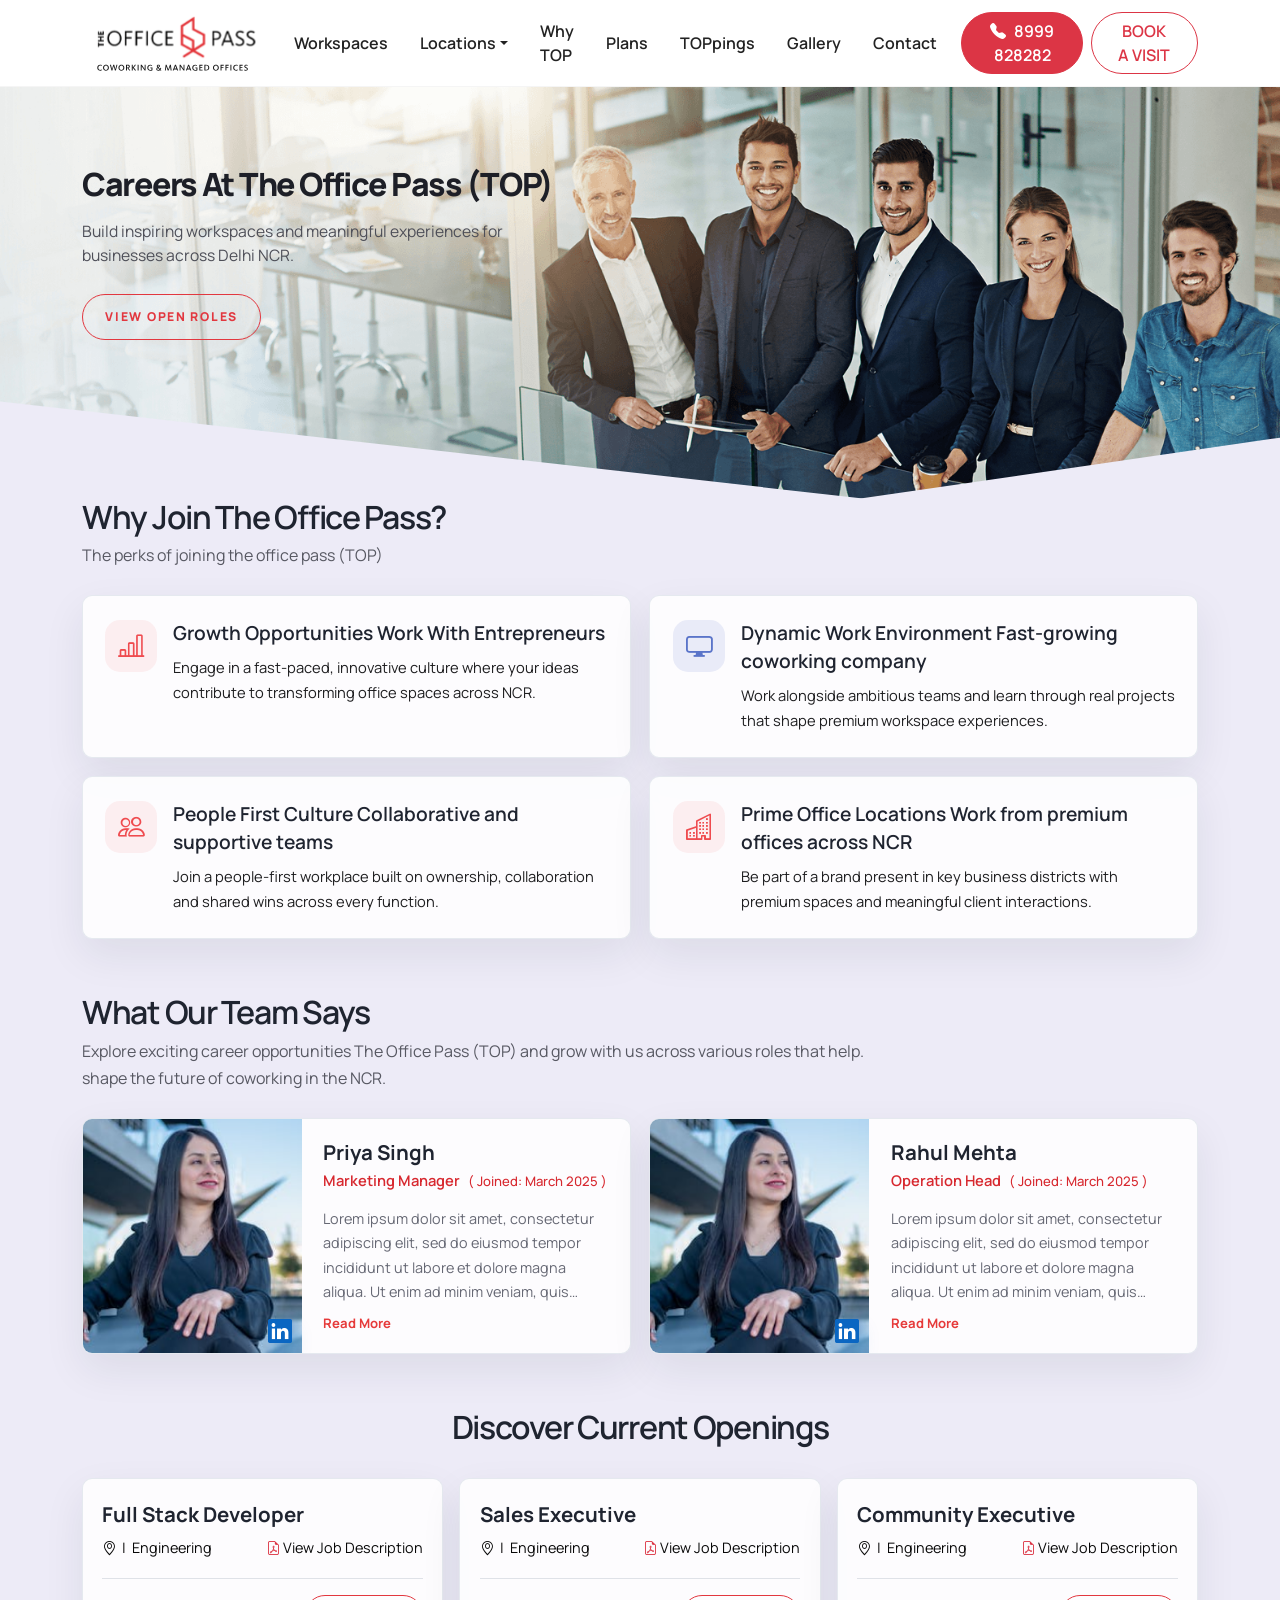
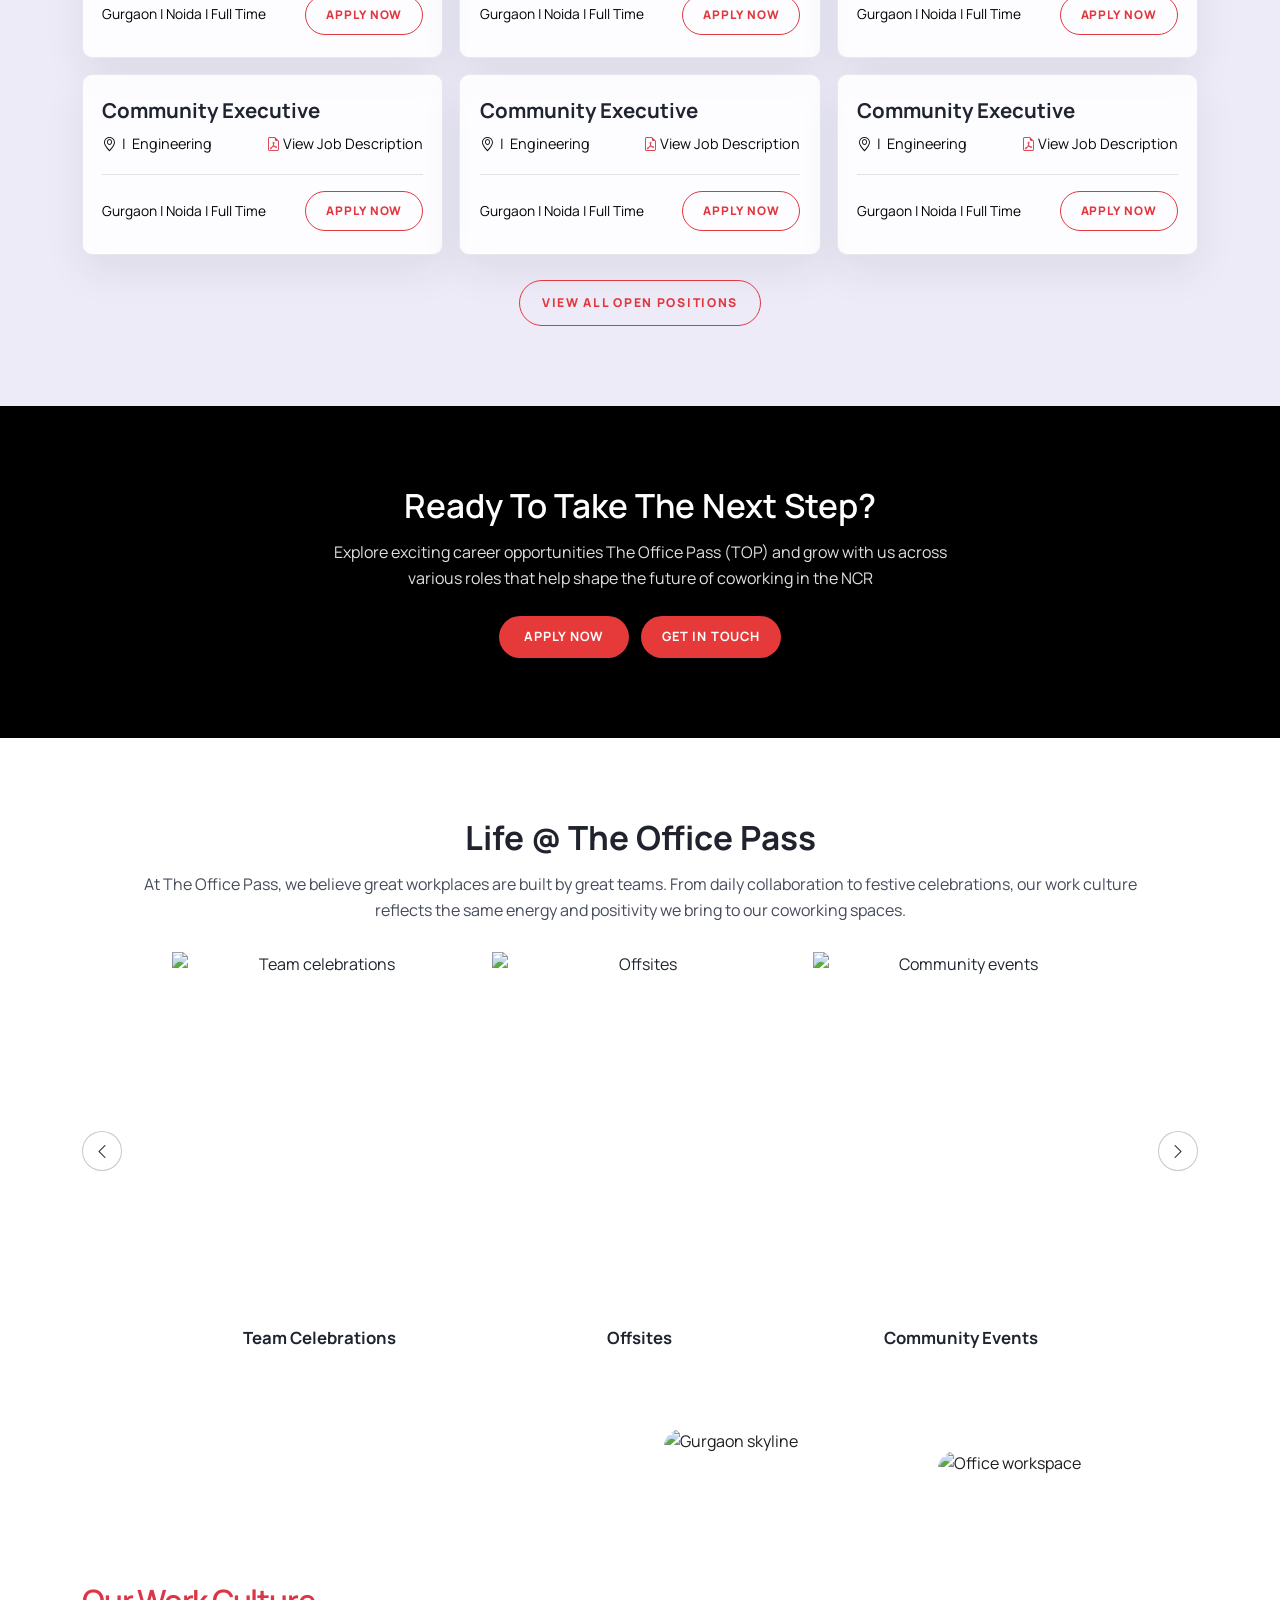
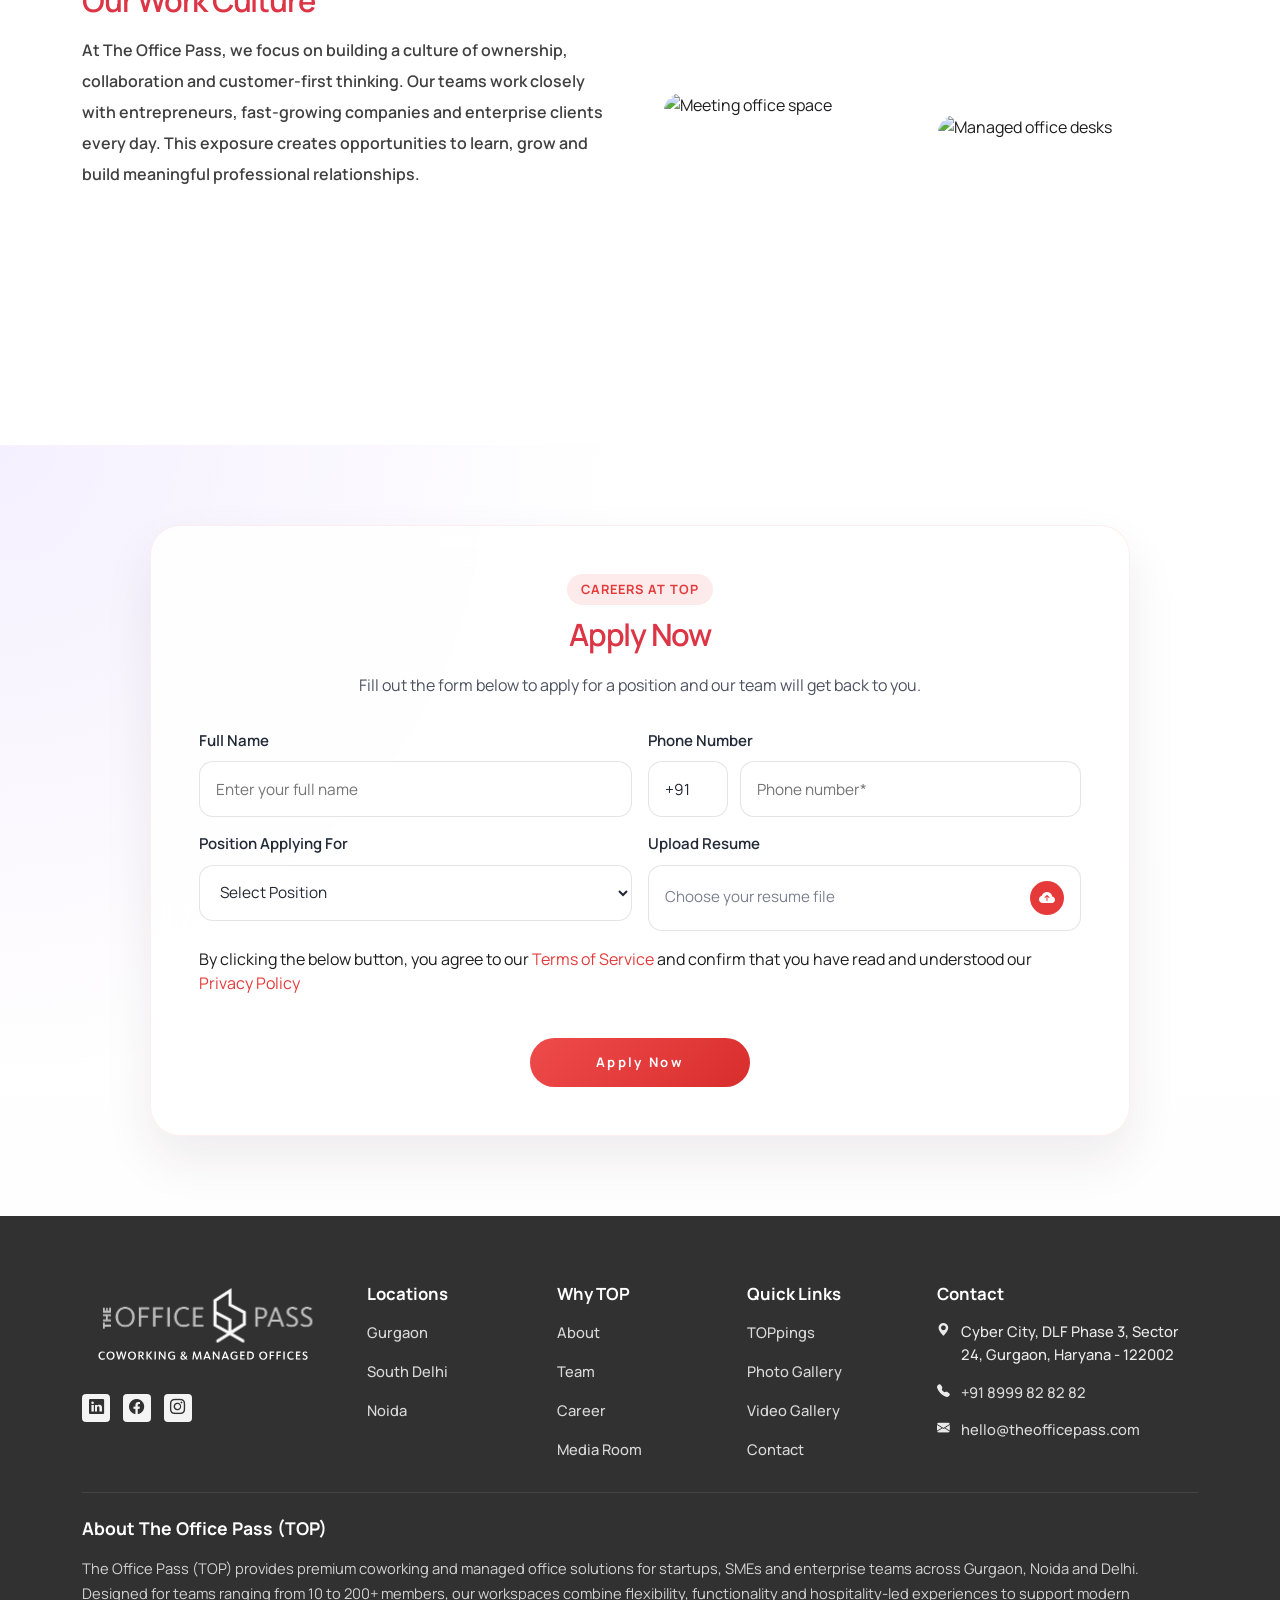
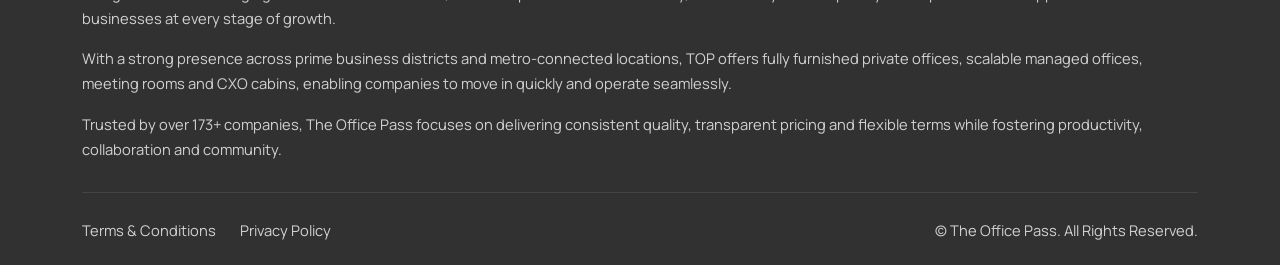
==== commit 85d69c91: ""update"" ====
--- a/career.html
+++ b/career.html
@@ -71,28 +71,28 @@
 
     <div class="mobile-menu-overlay mobile-location-overlay" id="mobileLocationMenu" aria-hidden="true">
       <div class="mobile-menu-shell">
-        <a class="mobile-menu-brand" href="#">
+        <a class="mobile-menu-brand" href="/">
           <img src="assets/logo.svg" alt="The Office Pass logo">
         </a>
         <div class="mobile-location-links" aria-label="Mobile locations menu">
           <section class="mobile-location-group">
             <div class="mobile-location-city">Gurgaon</div>
             <div class="mobile-location-items">
-              <a href="#" class="mobile-location-item">Cyber City, DLF 3</a>
-              <a href="#" class="mobile-location-item">Golf Course Road, Paras Downtown Center</a>
-              <a href="#" class="mobile-location-item">Udyog Vihar, Sector 20</a>
+              <a href="city.html" class="mobile-location-item">Cyber City, DLF 3</a>
+              <a href="city.html" class="mobile-location-item">Golf Course Road, Paras Downtown Center</a>
+              <a href="city.html" class="mobile-location-item">Udyog Vihar, Sector 20</a>
             </div>
           </section>
           <section class="mobile-location-group">
             <div class="mobile-location-city">Delhi</div>
             <div class="mobile-location-items">
-              <a href="#" class="mobile-location-item">Mathura Road, Mohan Cooperative</a>
+              <a href="city.html" class="mobile-location-item">Mathura Road, Mohan Cooperative</a>
             </div>
           </section>
           <section class="mobile-location-group">
             <div class="mobile-location-city">Noida</div>
             <div class="mobile-location-items">
-              <a href="#" class="mobile-location-item">Sector 3, Near 16 Metro Station</a>
+              <a href="city.html" class="mobile-location-item">Sector 3, Near 16 Metro Station</a>
             </div>
           </section>
         </div>
@@ -155,23 +155,23 @@
           <ul class="navbar-nav mx-auto align-items-xl-center gap-xl-3">
             <li class="nav-item"><a class="nav-link" href="co-working.html">Workspaces</a></li>
             <li class="nav-item dropdown">
-              <a class="nav-link dropdown-toggle" href="#locations" role="button" data-bs-toggle="dropdown" aria-expanded="false">Locations</a>
+              <a class="nav-link dropdown-toggle" href="location.html" role="button" data-bs-toggle="dropdown" aria-expanded="false">Locations</a>
               <div class="dropdown-menu location-dropdown border-0 shadow-lg p-0 py-3 overflow-hidden">
                 <div class="row g-0">
                   <div class="col-lg-3 location-city">Gurgaon</div>
                   <div class="col-lg-9">
-                    <a class="dropdown-item active" href="#">Cyber City, DLF 3</a>
-                    <a class="dropdown-item" href="#">Golf Course Road, Paras Downtown Center</a>
-                    <a class="dropdown-item" href="#">Golf Course Road, Paras Downtown Center</a>
+                    <a class="dropdown-item active" href="city.html">Cyber City, DLF 3</a>
+                    <a class="dropdown-item" href="city.html">Golf Course Road, Paras Downtown Center</a>
+                    <a class="dropdown-item" href="city.html">Golf Course Road, Paras Downtown Center</a>
                   </div>
                 </div>
                 <div class="row g-0">
                   <div class="col-lg-3 location-city">Delhi</div>
-                  <div class="col-lg-9 border-top d-flex align-items-center"><a class="dropdown-item" href="#">Mathura Road, Mohan Cooperative</a></div>
+                  <div class="col-lg-9 border-top d-flex align-items-center"><a class="dropdown-item" href="city.html">Mathura Road, Mohan Cooperative</a></div>
                 </div>
                 <div class="row g-0">
                   <div class="col-lg-3 location-city">Noida</div>
-                  <div class="col-lg-9 border-top d-flex align-items-center"><a class="dropdown-item" href="#">Sector 3, Near 16 Metro Station</a></div>
+                  <div class="col-lg-9 border-top d-flex align-items-center"><a class="dropdown-item" href="city.html">Sector 3, Near 16 Metro Station</a></div>
                 </div>
               </div>
             </li>
@@ -504,13 +504,13 @@
       <div class="container">
         <div class="row footer-top">
           <div class="col-lg-3 mb-5 mb-md-0">
-            <a class="footer-brand text-decoration-none" href="index.html"><img src="assets/white-logo.svg" alt=""></a>
+            <a class="footer-brand text-decoration-none" href="#"><img src="assets/white-logo.svg" alt=""></a>
             <div class="social-links mt-4"><a href="#"><i class="bi bi-linkedin"></i></a><a href="#"><i class="bi bi-facebook"></i></a><a href="#"><i class="bi bi-instagram"></i></a></div>
           </div>
-          <div class="col-12 col-md-6 col-lg-2 mb-5 mb-md-0"><h3>Locations</h3><ul class="list-unstyled"><li><a href="#">Gurgaon</a></li><li><a href="#">South Delhi</a></li><li><a href="#">Noida</a></li></ul></div>
-          <div class="col-12 col-md-6 col-lg-2 mb-5 mb-md-0"><h3>Why TOP</h3><ul class="list-unstyled"><li><a href="#">About</a></li><li><a href="#">Team</a></li><li><a href="#">Career</a></li><li><a href="#">Media Room</a></li></ul></div>
-          <div class="col-12 col-md-6 col-lg-2 mb-5 mb-md-0"><h3>Quick Links</h3><ul class="list-unstyled"><li><a href="#">TOPpings</a></li><li><a href="#">Photo Gallery</a></li><li><a href="#">Video Gallery</a></li><li><a href="#">Contact</a></li></ul></div>
-          <div class="col-12 col-md-6 col-lg-3"><h3>Contact</h3><ul class="list-unstyled contact-list"><li><i class="bi bi-geo-alt-fill"></i><span>Cyber City, DLF Phase 3, Sector 24, Gurgaon, Haryana - 122002</span></li><li><i class="bi bi-telephone-fill"></i><span>+91 8999 82 82 82</span></li><li><i class="bi bi-envelope-fill"></i><span>hello@theofficepass.com</span></li></ul></div>
+          <div class="col-12 col-md-6 col-lg-2 mb-5 mb-md-0"><h3>Locations</h3><ul class="list-unstyled"><li><a href="city.html">Gurgaon</a></li><li><a href="city.html">South Delhi</a></li><li><a href="city.html">Noida</a></li></ul></div>
+          <div class="col-12 col-md-6 col-lg-2 mb-5 mb-md-0"><h3>Why TOP</h3><ul class="list-unstyled"><li><a href="#">About</a></li><li><a href="team.html">Team</a></li><li><a href="career.html">Career</a></li><li><a href="#">Media Room</a></li></ul></div>
+          <div class="col-12 col-md-6 col-lg-2 mb-5 mb-md-0"><h3>Quick Links</h3><ul class="list-unstyled"><li><a href="#">TOPpings</a></li><li><a href="photo-video-gallery.html">Photo Gallery</a></li><li><a href="photo-video-gallery.html">Video Gallery</a></li><li><a href="contact.html">Contact</a></li></ul></div>
+          <div class="col-12 col-md-6 col-lg-3"><h3>Contact</h3><ul class="list-unstyled contact-list"><li><i class="bi bi-geo-alt-fill"></i><span>Cyber City, DLF Phase 3, Sector 24, Gurgaon, Haryana - 122002</span></li><li><i class="bi bi-telephone-fill"></i><span><a href="tel:+918999828282">+91 8999 82 82 82</a></span></li><li><i class="bi bi-envelope-fill"></i><span><a href="mailto:hello@theofficepass.com">hello@theofficepass.com</a></span></li></ul></div>
         </div>
         <div class="footer-about">
           <h3>About The Office Pass (TOP)</h3>
--- a/styles.css
+++ b/styles.css
@@ -89,12 +89,12 @@
   background: linear-gradient(180deg, rgba(0, 0, 0, 0.02) 0%, rgba(0, 0, 0, 0.6) 100%);
 }
 
-.hero-copy { position: relative; z-index: 2; padding-top: 15rem; }
+.hero-copy { position: relative; z-index: 2; padding-top: 20rem; }
 .hero-copy h1 {
   margin-bottom: 1rem;
   color: #fff;
   font-size: var(--fs-display);
-  font-weight: 700;
+  font-weight: 600;
   line-height: 1.08;
   letter-spacing: -0.04em;
 }
@@ -953,7 +953,7 @@
 
 .faq-section .accordion-button {
   position: relative;
-  background: #fff;
+  background: #efefef;
   font-size: 1rem;
   font-weight: 600;
   line-height: 1.45;
@@ -1081,7 +1081,7 @@
 .city-hero-subtitle {
   margin: 0 auto;
   color: rgba(255, 255, 255, 0.92);
-  font-size: clamp(1.15rem, 1.8vw, 1.6rem);
+  font-size: clamp(1.15rem, 1.8vw, 1.3rem);
   font-weight: 500;
   line-height: 1.45;
 }
@@ -1235,8 +1235,9 @@
 .city-why-copy p {
   margin-bottom: 1.3rem;
   color: #404040;
-  font-size: 0.98rem;
+  font-size: 1rem;
   line-height: 1.95;
+  font-weight: 600;
 }
 
 .city-why-gallery {
@@ -1482,7 +1483,7 @@
   color: #fff;
   font-size: clamp(2rem, 2.2vw, 2.6rem);
   font-weight: 800;
-  line-height: 1.08;
+  line-height: 1.3;
   letter-spacing: -0.04em;
 }
 
@@ -2289,7 +2290,6 @@
   }
   .gallery-chip {
     left: 0.7rem;
-    right: 0.7rem;
     bottom: 0.7rem;
     justify-content: center;
     padding: 0.5rem 0.7rem;
